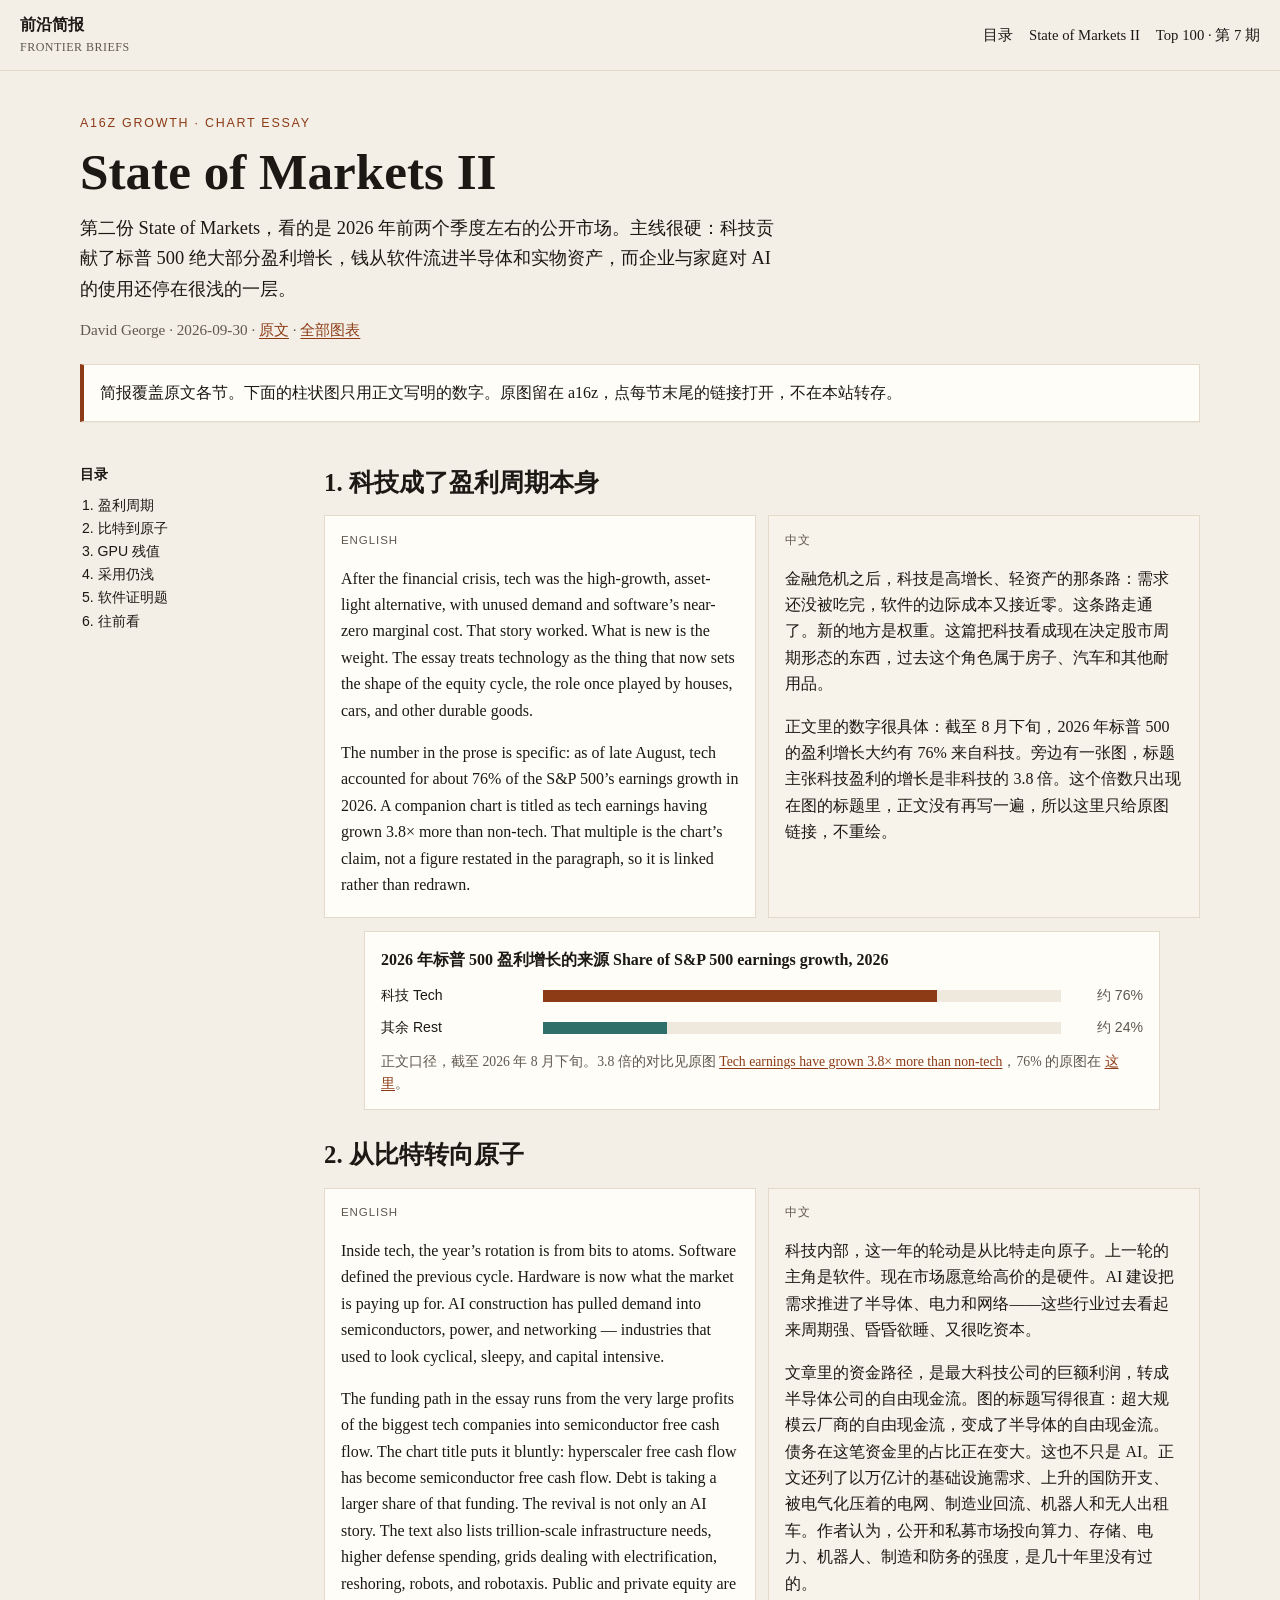
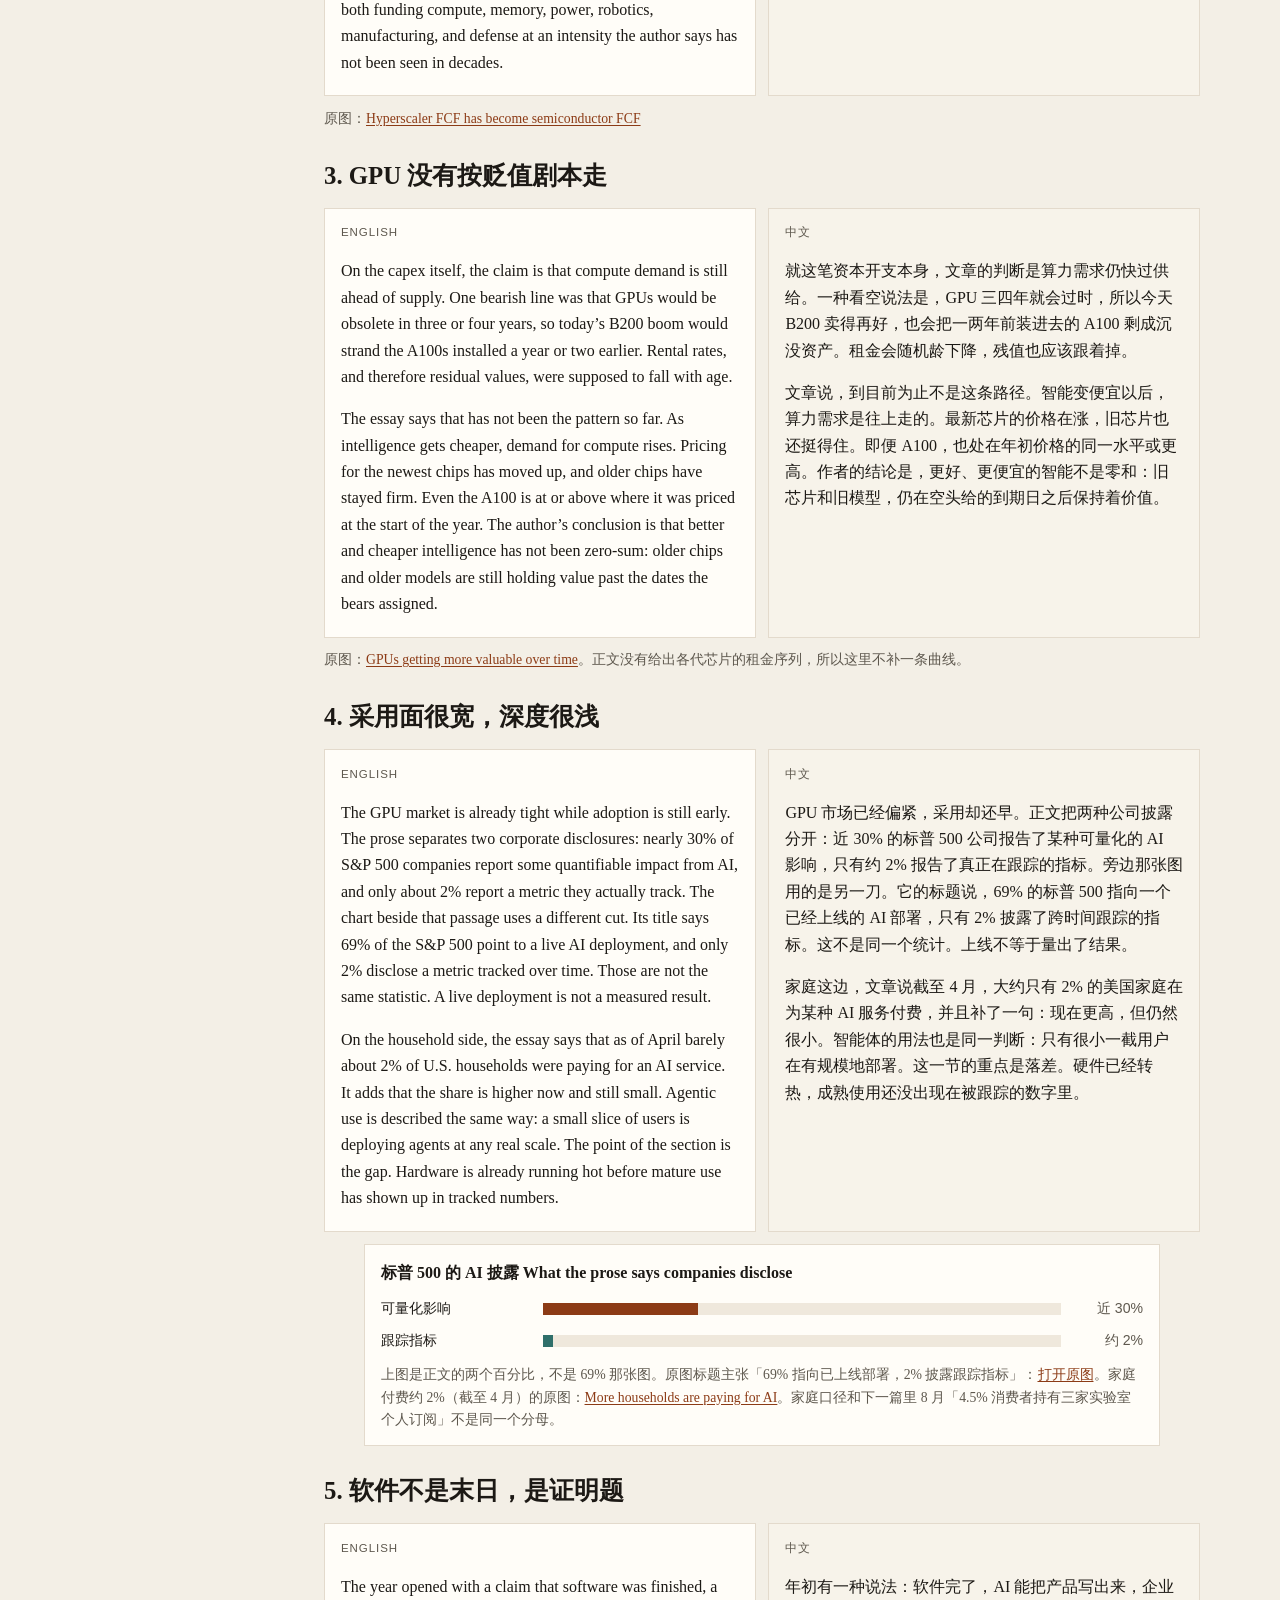
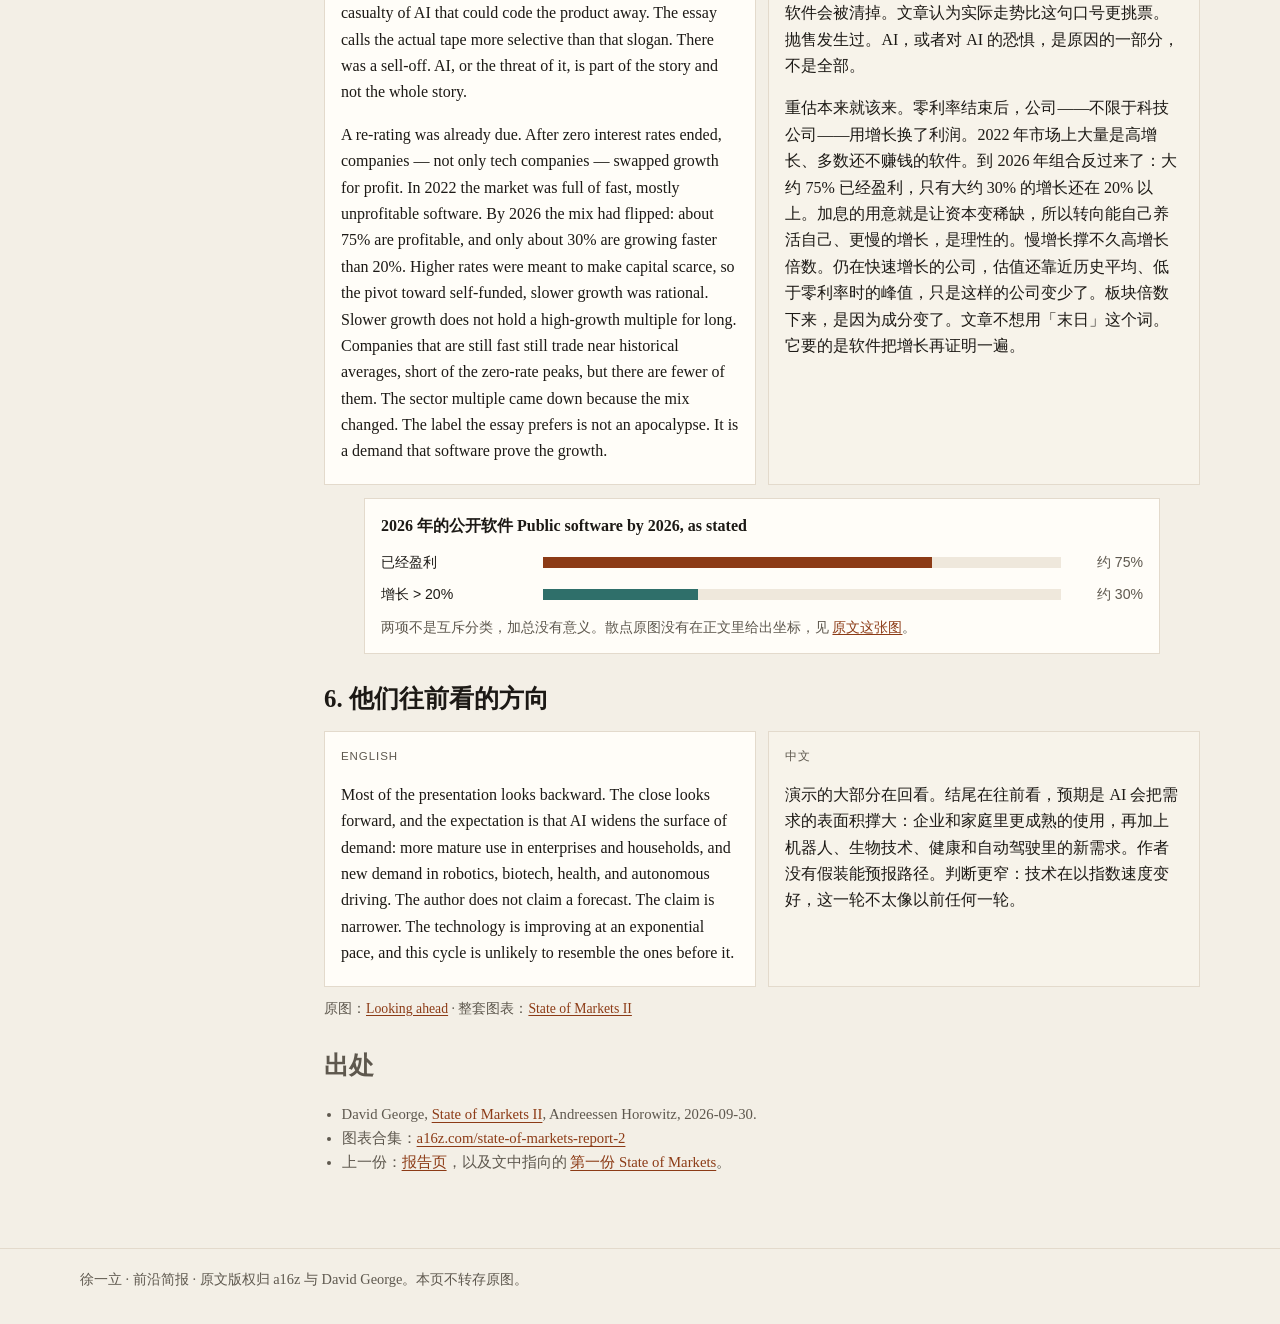
==== reports/state-of-markets-ii.html @ c262260e "Add a bilingual briefing shelf for two a16z reports. The pages summarize State of Markets II and the" ====
<!DOCTYPE html>
<html lang="zh-CN">
<head>
  <meta charset="utf-8">
  <meta name="viewport" content="width=device-width, initial-scale=1">
  <title>State of Markets II · 前沿简报</title>
  <meta name="description" content="a16z State of Markets II 的中英对照简报。David George，2026-09-30。">
  <link rel="stylesheet" href="../assets/site.css">
</head>
<body>
  <a class="skip" href="#main">跳到正文</a>
  <header class="topbar">
    <a class="brand" href="../index.html">前沿简报<small>Frontier Briefs</small></a>
    <nav class="topnav" aria-label="主要">
      <a href="../index.html">目录</a>
      <a href="state-of-markets-ii.html" aria-current="page">State of Markets II</a>
      <a href="top-100-gen-ai-apps-7.html">Top 100 · 第 7 期</a>
    </nav>
  </header>
  <main id="main" class="wrap">
    <section class="hero">
      <p class="kicker">a16z Growth · chart essay</p>
      <h1>State of Markets II</h1>
      <p class="lede">第二份 State of Markets，看的是 2026 年前两个季度左右的公开市场。主线很硬：科技贡献了标普 500 绝大部分盈利增长，钱从软件流进半导体和实物资产，而企业与家庭对 AI 的使用还停在很浅的一层。</p>
      <p class="meta">David George · 2026-09-30 · <a href="https://a16z.com/state-of-markets-ii/">原文</a> · <a href="https://a16z.com/state-of-markets-report-2">全部图表</a></p>
      <p class="note">简报覆盖原文各节。下面的柱状图只用正文写明的数字。原图留在 a16z，点每节末尾的链接打开，不在本站转存。</p>
    </section>
    <div class="layout">
      <nav class="toc" aria-label="本篇目录">
        <strong>目录</strong>
        <ol>
          <li><a href="#cycle">盈利周期</a></li>
          <li><a href="#atoms">比特到原子</a></li>
          <li><a href="#gpu">GPU 残值</a></li>
          <li><a href="#adoption">采用仍浅</a></li>
          <li><a href="#saas">软件证明题</a></li>
          <li><a href="#ahead">往前看</a></li>
        </ol>
      </nav>
      <article>
        <section id="cycle">
          <h2>1. 科技成了盈利周期本身</h2>
          <div class="pair">
            <div class="col" lang="en">
              <p class="lang">English</p>
              <p>After the financial crisis, tech was the high-growth, asset-light alternative, with unused demand and software’s near-zero marginal cost. That story worked. What is new is the weight. The essay treats technology as the thing that now sets the shape of the equity cycle, the role once played by houses, cars, and other durable goods.</p>
              <p>The number in the prose is specific: as of late August, tech accounted for about 76% of the S&amp;P 500’s earnings growth in 2026. A companion chart is titled as tech earnings having grown 3.8× more than non-tech. That multiple is the chart’s claim, not a figure restated in the paragraph, so it is linked rather than redrawn.</p>
            </div>
            <div class="col zh" lang="zh-CN">
              <p class="lang">中文</p>
              <p>金融危机之后，科技是高增长、轻资产的那条路：需求还没被吃完，软件的边际成本又接近零。这条路走通了。新的地方是权重。这篇把科技看成现在决定股市周期形态的东西，过去这个角色属于房子、汽车和其他耐用品。</p>
              <p>正文里的数字很具体：截至 8 月下旬，2026 年标普 500 的盈利增长大约有 76% 来自科技。旁边有一张图，标题主张科技盈利的增长是非科技的 3.8 倍。这个倍数只出现在图的标题里，正文没有再写一遍，所以这里只给原图链接，不重绘。</p>
            </div>
          </div>
          <figure class="figure">
            <h3>2026 年标普 500 盈利增长的来源 <span lang="en">Share of S&amp;P 500 earnings growth, 2026</span></h3>
            <div class="bars" role="img" aria-label="科技约 76%，其余约 24%。">
              <div class="bar-row">
                <span>科技 Tech</span>
                <span class="track"><span class="fill" style="width:76%"></span></span>
                <span class="num">约 76%</span>
              </div>
              <div class="bar-row">
                <span>其余 Rest</span>
                <span class="track"><span class="fill alt" style="width:24%"></span></span>
                <span class="num">约 24%</span>
              </div>
            </div>
            <p class="caption">正文口径，截至 2026 年 8 月下旬。3.8 倍的对比见原图 <a href="https://d1lamhf6l6yk6d.cloudfront.net/uploads/2026/09/Tech-Earnings-Have-Grown-3.8x-More-Than-Non-Tech.png">Tech earnings have grown 3.8× more than non-tech</a>，76% 的原图在 <a href="https://d1lamhf6l6yk6d.cloudfront.net/uploads/2026/09/Tech-Contributed-76-Of-Earnings-Growth.png">这里</a>。</p>
          </figure>
        </section>

        <section id="atoms">
          <h2>2. 从比特转向原子</h2>
          <div class="pair">
            <div class="col" lang="en">
              <p class="lang">English</p>
              <p>Inside tech, the year’s rotation is from bits to atoms. Software defined the previous cycle. Hardware is now what the market is paying up for. AI construction has pulled demand into semiconductors, power, and networking — industries that used to look cyclical, sleepy, and capital intensive.</p>
              <p>The funding path in the essay runs from the very large profits of the biggest tech companies into semiconductor free cash flow. The chart title puts it bluntly: hyperscaler free cash flow has become semiconductor free cash flow. Debt is taking a larger share of that funding. The revival is not only an AI story. The text also lists trillion-scale infrastructure needs, higher defense spending, grids dealing with electrification, reshoring, robots, and robotaxis. Public and private equity are both funding compute, memory, power, robotics, manufacturing, and defense at an intensity the author says has not been seen in decades.</p>
            </div>
            <div class="col zh" lang="zh-CN">
              <p class="lang">中文</p>
              <p>科技内部，这一年的轮动是从比特走向原子。上一轮的主角是软件。现在市场愿意给高价的是硬件。AI 建设把需求推进了半导体、电力和网络——这些行业过去看起来周期强、昏昏欲睡、又很吃资本。</p>
              <p>文章里的资金路径，是最大科技公司的巨额利润，转成半导体公司的自由现金流。图的标题写得很直：超大规模云厂商的自由现金流，变成了半导体的自由现金流。债务在这笔资金里的占比正在变大。这也不只是 AI。正文还列了以万亿计的基础设施需求、上升的国防开支、被电气化压着的电网、制造业回流、机器人和无人出租车。作者认为，公开和私募市场投向算力、存储、电力、机器人、制造和防务的强度，是几十年里没有过的。</p>
            </div>
          </div>
          <p class="caption">原图：<a href="https://d1lamhf6l6yk6d.cloudfront.net/uploads/2026/09/Hyperscaler-FCF-Has-Become-Semiconductor-FCF.png">Hyperscaler FCF has become semiconductor FCF</a></p>
        </section>

        <section id="gpu">
          <h2>3. GPU 没有按贬值剧本走</h2>
          <div class="pair">
            <div class="col" lang="en">
              <p class="lang">English</p>
              <p>On the capex itself, the claim is that compute demand is still ahead of supply. One bearish line was that GPUs would be obsolete in three or four years, so today’s B200 boom would strand the A100s installed a year or two earlier. Rental rates, and therefore residual values, were supposed to fall with age.</p>
              <p>The essay says that has not been the pattern so far. As intelligence gets cheaper, demand for compute rises. Pricing for the newest chips has moved up, and older chips have stayed firm. Even the A100 is at or above where it was priced at the start of the year. The author’s conclusion is that better and cheaper intelligence has not been zero-sum: older chips and older models are still holding value past the dates the bears assigned.</p>
            </div>
            <div class="col zh" lang="zh-CN">
              <p class="lang">中文</p>
              <p>就这笔资本开支本身，文章的判断是算力需求仍快过供给。一种看空说法是，GPU 三四年就会过时，所以今天 B200 卖得再好，也会把一两年前装进去的 A100 剩成沉没资产。租金会随机龄下降，残值也应该跟着掉。</p>
              <p>文章说，到目前为止不是这条路径。智能变便宜以后，算力需求是往上走的。最新芯片的价格在涨，旧芯片也还挺得住。即便 A100，也处在年初价格的同一水平或更高。作者的结论是，更好、更便宜的智能不是零和：旧芯片和旧模型，仍在空头给的到期日之后保持着价值。</p>
            </div>
          </div>
          <p class="caption">原图：<a href="https://d1lamhf6l6yk6d.cloudfront.net/uploads/2026/09/Reports-Of-Obsolescence-Greatly-Exaggerated_-GPUs-Getting-More-Valuable-Over-Time.png">GPUs getting more valuable over time</a>。正文没有给出各代芯片的租金序列，所以这里不补一条曲线。</p>
        </section>

        <section id="adoption">
          <h2>4. 采用面很宽，深度很浅</h2>
          <div class="pair">
            <div class="col" lang="en">
              <p class="lang">English</p>
              <p>The GPU market is already tight while adoption is still early. The prose separates two corporate disclosures: nearly 30% of S&amp;P 500 companies report some quantifiable impact from AI, and only about 2% report a metric they actually track. The chart beside that passage uses a different cut. Its title says 69% of the S&amp;P 500 point to a live AI deployment, and only 2% disclose a metric tracked over time. Those are not the same statistic. A live deployment is not a measured result.</p>
              <p>On the household side, the essay says that as of April barely about 2% of U.S. households were paying for an AI service. It adds that the share is higher now and still small. Agentic use is described the same way: a small slice of users is deploying agents at any real scale. The point of the section is the gap. Hardware is already running hot before mature use has shown up in tracked numbers.</p>
            </div>
            <div class="col zh" lang="zh-CN">
              <p class="lang">中文</p>
              <p>GPU 市场已经偏紧，采用却还早。正文把两种公司披露分开：近 30% 的标普 500 公司报告了某种可量化的 AI 影响，只有约 2% 报告了真正在跟踪的指标。旁边那张图用的是另一刀。它的标题说，69% 的标普 500 指向一个已经上线的 AI 部署，只有 2% 披露了跨时间跟踪的指标。这不是同一个统计。上线不等于量出了结果。</p>
              <p>家庭这边，文章说截至 4 月，大约只有 2% 的美国家庭在为某种 AI 服务付费，并且补了一句：现在更高，但仍然很小。智能体的用法也是同一判断：只有很小一截用户在有规模地部署。这一节的重点是落差。硬件已经转热，成熟使用还没出现在被跟踪的数字里。</p>
            </div>
          </div>
          <figure class="figure">
            <h3>标普 500 的 AI 披露 <span lang="en">What the prose says companies disclose</span></h3>
            <div class="bars" role="img" aria-label="近 30% 报告可量化影响，约 2% 报告跟踪指标。">
              <div class="bar-row">
                <span>可量化影响</span>
                <span class="track"><span class="fill" style="width:30%"></span></span>
                <span class="num">近 30%</span>
              </div>
              <div class="bar-row">
                <span>跟踪指标</span>
                <span class="track"><span class="fill alt" style="width:2%"></span></span>
                <span class="num">约 2%</span>
              </div>
            </div>
            <p class="caption">上图是正文的两个百分比，不是 69% 那张图。原图标题主张「69% 指向已上线部署，2% 披露跟踪指标」：<a href="https://d1lamhf6l6yk6d.cloudfront.net/uploads/2026/09/69-of-the-SP-500-Point-To-A-Live-AI-deployment.-Only-2-Disclose-A-Metric-They-Track-Over-Time.png">打开原图</a>。家庭付费约 2%（截至 4 月）的原图：<a href="https://d1lamhf6l6yk6d.cloudfront.net/uploads/2026/09/More-and-More-Households-are-Paying-for-AI-scaled.png">More households are paying for AI</a>。家庭口径和下一篇里 8 月「4.5% 消费者持有三家实验室个人订阅」不是同一个分母。</p>
          </figure>
        </section>

        <section id="saas">
          <h2>5. 软件不是末日，是证明题</h2>
          <div class="pair">
            <div class="col" lang="en">
              <p class="lang">English</p>
              <p>The year opened with a claim that software was finished, a casualty of AI that could code the product away. The essay calls the actual tape more selective than that slogan. There was a sell-off. AI, or the threat of it, is part of the story and not the whole story.</p>
              <p>A re-rating was already due. After zero interest rates ended, companies — not only tech companies — swapped growth for profit. In 2022 the market was full of fast, mostly unprofitable software. By 2026 the mix had flipped: about 75% are profitable, and only about 30% are growing faster than 20%. Higher rates were meant to make capital scarce, so the pivot toward self-funded, slower growth was rational. Slower growth does not hold a high-growth multiple for long. Companies that are still fast still trade near historical averages, short of the zero-rate peaks, but there are fewer of them. The sector multiple came down because the mix changed. The label the essay prefers is not an apocalypse. It is a demand that software prove the growth.</p>
            </div>
            <div class="col zh" lang="zh-CN">
              <p class="lang">中文</p>
              <p>年初有一种说法：软件完了，AI 能把产品写出来，企业软件会被清掉。文章认为实际走势比这句口号更挑票。抛售发生过。AI，或者对 AI 的恐惧，是原因的一部分，不是全部。</p>
              <p>重估本来就该来。零利率结束后，公司——不限于科技公司——用增长换了利润。2022 年市场上大量是高增长、多数还不赚钱的软件。到 2026 年组合反过来了：大约 75% 已经盈利，只有大约 30% 的增长还在 20% 以上。加息的用意就是让资本变稀缺，所以转向能自己养活自己、更慢的增长，是理性的。慢增长撑不久高增长倍数。仍在快速增长的公司，估值还靠近历史平均、低于零利率时的峰值，只是这样的公司变少了。板块倍数下来，是因为成分变了。文章不想用「末日」这个词。它要的是软件把增长再证明一遍。</p>
            </div>
          </div>
          <figure class="figure">
            <h3>2026 年的公开软件 <span lang="en">Public software by 2026, as stated</span></h3>
            <div class="bars" role="img" aria-label="约 75% 盈利，约 30% 增长超过 20%。">
              <div class="bar-row">
                <span>已经盈利</span>
                <span class="track"><span class="fill" style="width:75%"></span></span>
                <span class="num">约 75%</span>
              </div>
              <div class="bar-row">
                <span>增长 &gt; 20%</span>
                <span class="track"><span class="fill alt" style="width:30%"></span></span>
                <span class="num">约 30%</span>
              </div>
            </div>
            <p class="caption">两项不是互斥分类，加总没有意义。散点原图没有在正文里给出坐标，见 <a href="https://d1lamhf6l6yk6d.cloudfront.net/uploads/2026/09/0967b1ef-9dbd-4005-b834-d3f3c363b0de_2000x1915.png">原文这张图</a>。</p>
          </figure>
        </section>

        <section id="ahead">
          <h2>6. 他们往前看的方向</h2>
          <div class="pair">
            <div class="col" lang="en">
              <p class="lang">English</p>
              <p>Most of the presentation looks backward. The close looks forward, and the expectation is that AI widens the surface of demand: more mature use in enterprises and households, and new demand in robotics, biotech, health, and autonomous driving. The author does not claim a forecast. The claim is narrower. The technology is improving at an exponential pace, and this cycle is unlikely to resemble the ones before it.</p>
            </div>
            <div class="col zh" lang="zh-CN">
              <p class="lang">中文</p>
              <p>演示的大部分在回看。结尾在往前看，预期是 AI 会把需求的表面积撑大：企业和家庭里更成熟的使用，再加上机器人、生物技术、健康和自动驾驶里的新需求。作者没有假装能预报路径。判断更窄：技术在以指数速度变好，这一轮不太像以前任何一轮。</p>
            </div>
          </div>
          <p class="caption">原图：<a href="https://d1lamhf6l6yk6d.cloudfront.net/uploads/2026/09/Looking-Ahead-1.jpg">Looking ahead</a> · 整套图表：<a href="https://a16z.com/state-of-markets-report-2">State of Markets II</a></p>
        </section>

        <section class="sources" id="sources">
          <h2>出处</h2>
          <ul>
            <li>David George, <a href="https://a16z.com/state-of-markets-ii/">State of Markets II</a>, Andreessen Horowitz, 2026-09-30.</li>
            <li>图表合集：<a href="https://a16z.com/state-of-markets-report-2">a16z.com/state-of-markets-report-2</a></li>
            <li>上一份：<a href="https://a16z.com/state-of-markets-report-2">报告页</a>，以及文中指向的 <a href="https://www.a16z.news/p/state-of-markets">第一份 State of Markets</a>。</li>
          </ul>
        </section>
      </article>
    </div>
  </main>
  <footer>
    <div class="wrap">徐一立 · 前沿简报 · 原文版权归 a16z 与 David George。本页不转存原图。</div>
  </footer>
</body>
</html>
---- assets/site.css ----
:root {
  --bg: #f3efe6;
  --paper: #fffdf8;
  --ink: #1c1915;
  --muted: #5e584e;
  --line: #e3dacc;
  --accent: #8c3b16;
  --accent-soft: #f6e7dc;
  --zh: #f7f3ea;
  --bar: #8c3b16;
  --bar-2: #2f6f6a;
  --shadow: 0 1px 0 rgba(28, 25, 21, 0.04);
  color-scheme: light;
}

* { box-sizing: border-box; }

html { scroll-behavior: smooth; }

body {
  margin: 0;
  background: var(--bg);
  color: var(--ink);
  font-family: "Iowan Old Style", "Palatino Linotype", Palatino, "Songti SC", "Source Han Serif SC", serif;
  line-height: 1.65;
}

a { color: var(--accent); text-underline-offset: 0.18em; }

a:hover { color: #6d2c10; }

.skip {
  position: absolute;
  left: 1rem;
  top: -4rem;
  background: var(--ink);
  color: white;
  padding: 0.4rem 0.7rem;
}

.skip:focus { top: 0.6rem; }

.topbar {
  position: sticky;
  top: 0;
  z-index: 5;
  display: flex;
  justify-content: space-between;
  gap: 1rem;
  align-items: center;
  padding: 0.75rem 1.25rem;
  background: rgba(243, 239, 230, 0.92);
  border-bottom: 1px solid var(--line);
  backdrop-filter: blur(10px);
}

.brand {
  color: var(--ink);
  text-decoration: none;
  font-weight: 700;
  letter-spacing: 0.01em;
}

.brand small {
  display: block;
  font-weight: 500;
  color: var(--muted);
  font-size: 0.75rem;
  letter-spacing: 0.04em;
  text-transform: uppercase;
}

.topnav { display: flex; flex-wrap: wrap; gap: 0.8rem 1rem; font-size: 0.92rem; }

.topnav a { color: var(--ink); text-decoration: none; }

.topnav a:hover { color: var(--accent); }

.wrap { width: min(1120px, calc(100% - 2rem)); margin: 0 auto; }

.hero { padding: 2.6rem 0 1.2rem; }

.kicker {
  margin: 0 0 0.6rem;
  color: var(--accent);
  font-variant: caps;
  letter-spacing: 0.14em;
  text-transform: uppercase;
  font-size: 0.78rem;
  font-family: "Segoe UI", "PingFang SC", "Microsoft YaHei", sans-serif;
}

h1 { font-size: clamp(2rem, 4vw, 3.3rem); line-height: 1.15; margin: 0 0 0.7rem; }

.lede { font-size: 1.15rem; max-width: 44rem; margin: 0; }

.meta { color: var(--muted); font-size: 0.95rem; margin-top: 0.8rem; }

.note {
  background: var(--paper);
  border: 1px solid var(--line);
  border-left: 4px solid var(--accent);
  padding: 0.9rem 1rem;
  margin: 1.4rem 0 0;
  box-shadow: var(--shadow);
}

.catalog { display: grid; gap: 1rem; padding-bottom: 2.5rem; }

.card {
  display: block;
  background: var(--paper);
  border: 1px solid var(--line);
  padding: 1.2rem 1.25rem 1.1rem;
  text-decoration: none;
  color: inherit;
  box-shadow: var(--shadow);
}

.card:hover { border-color: #c9b7a4; }

.card h2 { margin: 0.25rem 0 0.4rem; font-size: 1.55rem; }

.card p { margin: 0.3rem 0; }

.tag {
  display: inline-block;
  font-family: "Segoe UI", "PingFang SC", sans-serif;
  font-size: 0.75rem;
  letter-spacing: 0.06em;
  text-transform: uppercase;
  color: var(--accent);
}

.layout {
  display: grid;
  grid-template-columns: 220px minmax(0, 1fr);
  gap: 1.5rem;
  padding: 1.4rem 0 3rem;
}

.toc {
  position: sticky;
  top: 4.4rem;
  align-self: start;
  font-family: "Segoe UI", "PingFang SC", "Microsoft YaHei", sans-serif;
  font-size: 0.88rem;
}

.toc strong { display: block; margin-bottom: 0.45rem; }

.toc ol { margin: 0; padding-left: 1.1rem; }

.toc a { color: var(--ink); text-decoration: none; }

.toc a:hover { color: var(--accent); }

article section { margin: 0 0 1.6rem; scroll-margin-top: 5rem; }

article h2 { font-size: 1.55rem; margin: 0 0 0.7rem; }

.pair {
  display: grid;
  grid-template-columns: 1fr 1fr;
  gap: 0.8rem;
}

.col {
  background: var(--paper);
  border: 1px solid var(--line);
  padding: 0.9rem 1rem 0.2rem;
}

.col.zh { background: var(--zh); }

.col .lang {
  font-family: "Segoe UI", "PingFang SC", sans-serif;
  font-size: 0.72rem;
  letter-spacing: 0.08em;
  text-transform: uppercase;
  color: var(--muted);
  margin: 0 0 0.35rem;
}

.figure {
  margin-top: 0.8rem;
  background: var(--paper);
  border: 1px solid var(--line);
  padding: 0.9rem 1rem 0.8rem;
}

.figure h3 { margin: 0 0 0.7rem; font-size: 1rem; }

.bars { display: grid; gap: 0.55rem; }

.bar-row { display: grid; grid-template-columns: 9.5rem 1fr auto; gap: 0.6rem; align-items: center; font-family: "Segoe UI", "PingFang SC", sans-serif; font-size: 0.88rem; }

.track { height: 0.72rem; background: #efe8dc; }

.fill { display: block; height: 100%; background: var(--bar); }

.fill.alt { background: var(--bar-2); }

.num { color: var(--muted); min-width: 4.5rem; text-align: right; }

.caption { color: var(--muted); font-size: 0.86rem; margin: 0.7rem 0 0; }

.sources { font-size: 0.92rem; color: var(--muted); }

.sources ul { padding-left: 1.1rem; }

footer {
  border-top: 1px solid var(--line);
  padding: 1.2rem 0 2rem;
  color: var(--muted);
  font-size: 0.9rem;
}

@media (max-width: 860px) {
  .layout, .pair, .bar-row { grid-template-columns: 1fr; }
  .toc { position: static; }
  .num { text-align: left; }
  .topbar { align-items: flex-start; flex-direction: column; }
}
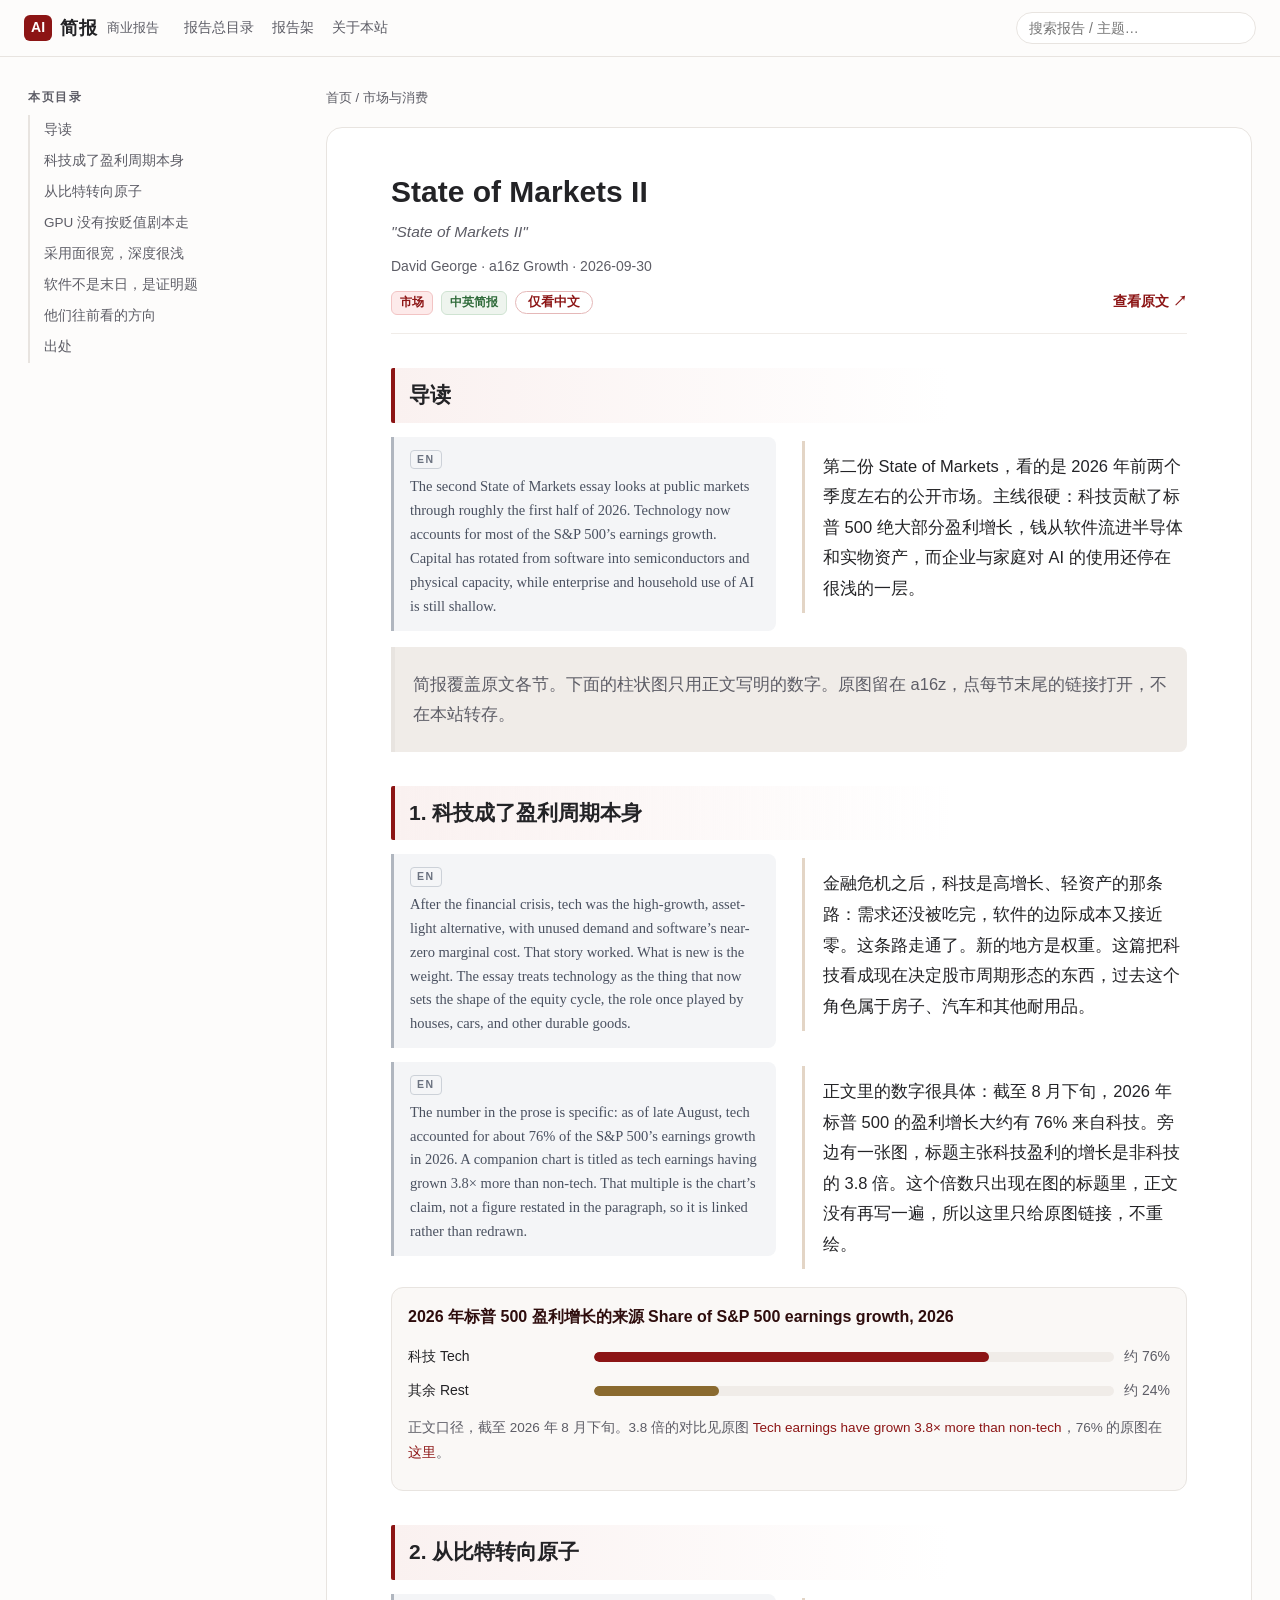
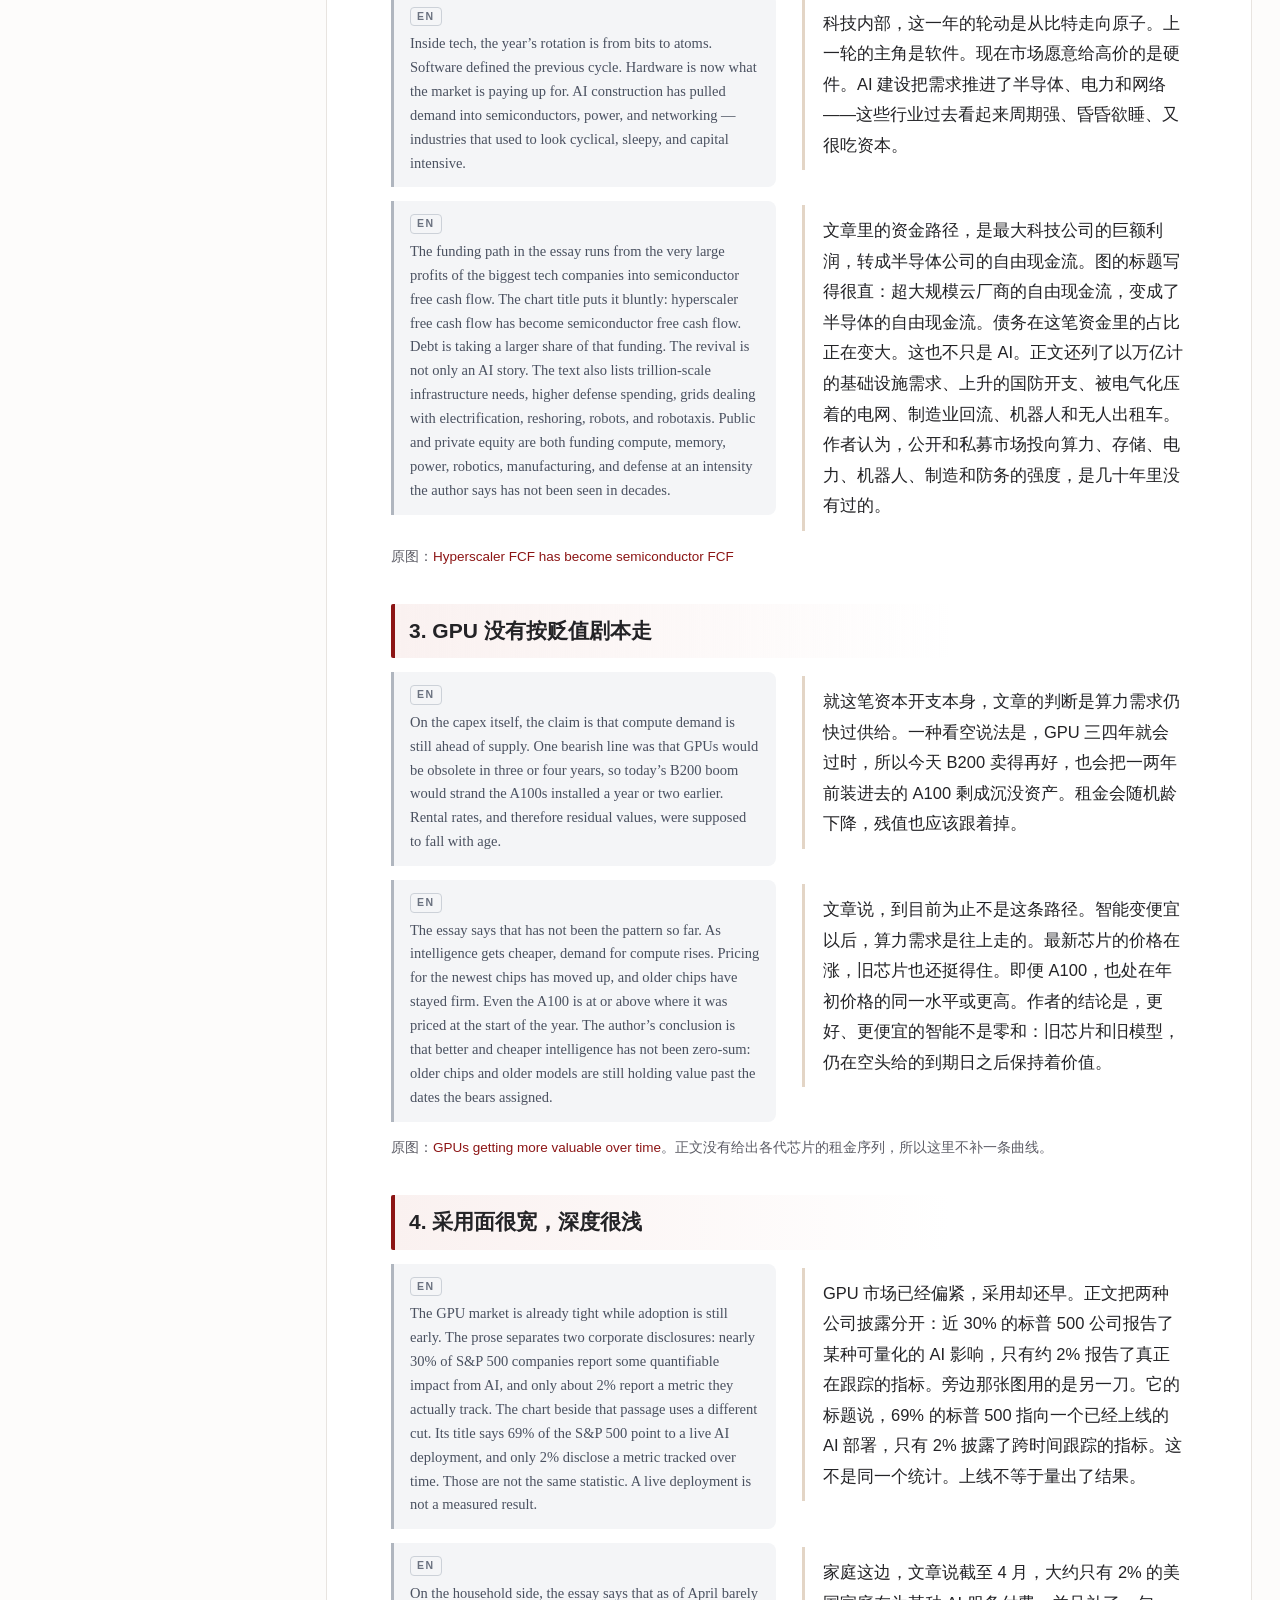
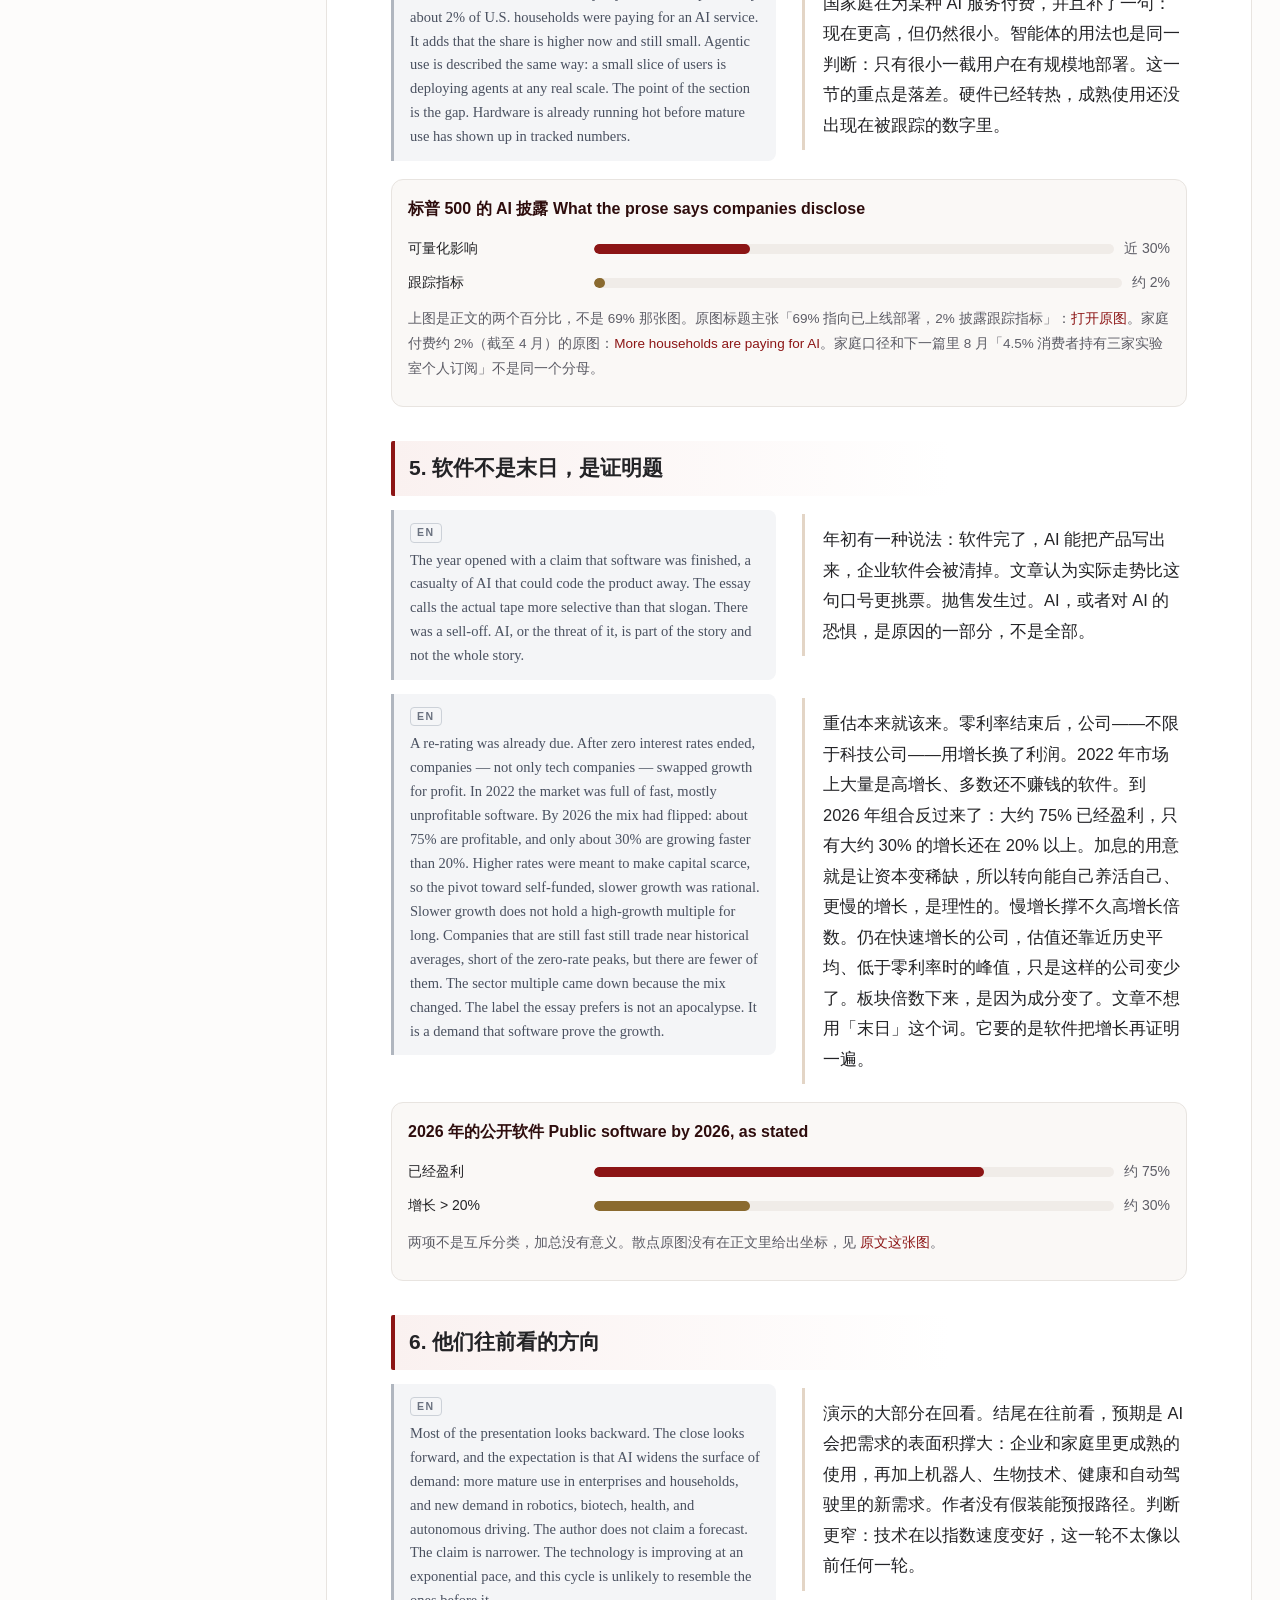
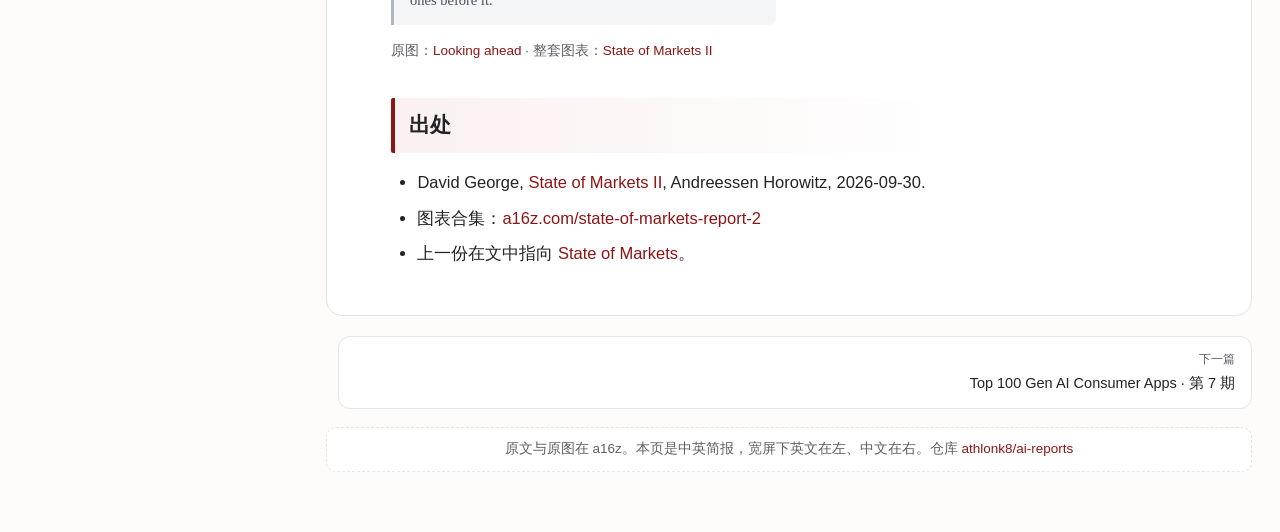
==== commit ca032a2c: "Restyle the briefing shelf to match the cs329z reading site. The catalog, report pages, search, and " ====
--- a/reports/state-of-markets-ii.html
+++ b/reports/state-of-markets-ii.html
@@ -1,58 +1,43 @@
 <!DOCTYPE html>
 <html lang="zh-CN">
 <head>
-  <meta charset="utf-8">
-  <meta name="viewport" content="width=device-width, initial-scale=1">
-  <title>State of Markets II · 前沿简报</title>
-  <meta name="description" content="a16z State of Markets II 的中英对照简报。David George，2026-09-30。">
-  <link rel="stylesheet" href="../assets/site.css">
+<meta charset="utf-8">
+<meta name="viewport" content="width=device-width, initial-scale=1">
+<title>State of Markets II · AI 简报</title>
+<link rel="stylesheet" href="../assets/style.css">
+<link rel="stylesheet" href="../assets/extra.css">
 </head>
 <body>
-  <a class="skip" href="#main">跳到正文</a>
-  <header class="topbar">
-    <a class="brand" href="../index.html">前沿简报<small>Frontier Briefs</small></a>
-    <nav class="topnav" aria-label="主要">
-      <a href="../index.html">目录</a>
-      <a href="state-of-markets-ii.html" aria-current="page">State of Markets II</a>
-      <a href="top-100-gen-ai-apps-7.html">Top 100 · 第 7 期</a>
+<header class="topbar">
+  <div class="topbar-inner">
+    <a class="brand" href="../index.html"><span class="brand-mark">AI</span>简报<span class="brand-sub">商业报告</span></a>
+    <nav class="topnav">
+      <a href="../materials.html">报告总目录</a>
+      <a href="../index.html#shelf">报告架</a>
+      <a href="../index.html#about">关于本站</a>
     </nav>
-  </header>
-  <main id="main" class="wrap">
-    <section class="hero">
-      <p class="kicker">a16z Growth · chart essay</p>
-      <h1>State of Markets II</h1>
-      <p class="lede">第二份 State of Markets，看的是 2026 年前两个季度左右的公开市场。主线很硬：科技贡献了标普 500 绝大部分盈利增长，钱从软件流进半导体和实物资产，而企业与家庭对 AI 的使用还停在很浅的一层。</p>
-      <p class="meta">David George · 2026-09-30 · <a href="https://a16z.com/state-of-markets-ii/">原文</a> · <a href="https://a16z.com/state-of-markets-report-2">全部图表</a></p>
-      <p class="note">简报覆盖原文各节。下面的柱状图只用正文写明的数字。原图留在 a16z，点每节末尾的链接打开，不在本站转存。</p>
-    </section>
-    <div class="layout">
-      <nav class="toc" aria-label="本篇目录">
-        <strong>目录</strong>
-        <ol>
-          <li><a href="#cycle">盈利周期</a></li>
-          <li><a href="#atoms">比特到原子</a></li>
-          <li><a href="#gpu">GPU 残值</a></li>
-          <li><a href="#adoption">采用仍浅</a></li>
-          <li><a href="#saas">软件证明题</a></li>
-          <li><a href="#ahead">往前看</a></li>
-        </ol>
-      </nav>
-      <article>
-        <section id="cycle">
-          <h2>1. 科技成了盈利周期本身</h2>
-          <div class="pair">
-            <div class="col" lang="en">
-              <p class="lang">English</p>
-              <p>After the financial crisis, tech was the high-growth, asset-light alternative, with unused demand and software’s near-zero marginal cost. That story worked. What is new is the weight. The essay treats technology as the thing that now sets the shape of the equity cycle, the role once played by houses, cars, and other durable goods.</p>
-              <p>The number in the prose is specific: as of late August, tech accounted for about 76% of the S&amp;P 500’s earnings growth in 2026. A companion chart is titled as tech earnings having grown 3.8× more than non-tech. That multiple is the chart’s claim, not a figure restated in the paragraph, so it is linked rather than redrawn.</p>
-            </div>
-            <div class="col zh" lang="zh-CN">
-              <p class="lang">中文</p>
-              <p>金融危机之后，科技是高增长、轻资产的那条路：需求还没被吃完，软件的边际成本又接近零。这条路走通了。新的地方是权重。这篇把科技看成现在决定股市周期形态的东西，过去这个角色属于房子、汽车和其他耐用品。</p>
-              <p>正文里的数字很具体：截至 8 月下旬，2026 年标普 500 的盈利增长大约有 76% 来自科技。旁边有一张图，标题主张科技盈利的增长是非科技的 3.8 倍。这个倍数只出现在图的标题里，正文没有再写一遍，所以这里只给原图链接，不重绘。</p>
-            </div>
-          </div>
-          <figure class="figure">
+    <div class="searchbox"><input id="search-input" type="search" placeholder="搜索报告 / 主题…" autocomplete="off"><div id="search-results" class="search-results" hidden></div></div>
+  </div>
+</header>
+<div class="read-layout">
+  <aside class="read-toc"><div class="read-toc-title">本页目录</div><ul>
+    <li><a href="#intro">导读</a></li><li><a href="#cycle">科技成了盈利周期本身</a></li><li><a href="#atoms">从比特转向原子</a></li><li><a href="#gpu">GPU 没有按贬值剧本走</a></li><li><a href="#adoption">采用面很宽，深度很浅</a></li><li><a href="#saas">软件不是末日，是证明题</a></li><li><a href="#ahead">他们往前看的方向</a></li><li><a href="#sources">出处</a></li>
+  </ul></aside>
+  <main class="read-main">
+    <div class="crumb"><a href="../index.html">首页</a> / <a href="../index.html#cat-1">市场与消费</a></div>
+    <article class="read-article">
+      <h1 class="read-title">State of Markets II</h1>
+      <p class="read-title-en">&quot;State of Markets II&quot;</p>
+      <p class="read-meta">David George · a16z Growth · 2026-09-30</p>
+      <p class="read-badges"><span class="badge badge-must">市场</span><span class="badge badge-kind">中英简报</span><button class="lang-toggle" id="lang-toggle" type="button">仅看中文</button><a class="orig-link" href="https://a16z.com/state-of-markets-ii/" target="_blank" rel="noopener">查看原文 ↗</a></p>
+      <div class="markdown-body">
+<h2 id="intro">导读</h2>
+<div class="pair"><div class="en-orig"><span class="en-tag">EN</span><p>The second State of Markets essay looks at public markets through roughly the first half of 2026. Technology now accounts for most of the S&amp;P 500’s earnings growth. Capital has rotated from software into semiconductors and physical capacity, while enterprise and household use of AI is still shallow.</p></div><p>第二份 State of Markets，看的是 2026 年前两个季度左右的公开市场。主线很硬：科技贡献了标普 500 绝大部分盈利增长，钱从软件流进半导体和实物资产，而企业与家庭对 AI 的使用还停在很浅的一层。</p></div>
+<blockquote><p>简报覆盖原文各节。下面的柱状图只用正文写明的数字。原图留在 a16z，点每节末尾的链接打开，不在本站转存。</p></blockquote>
+<h2 id="cycle">1. 科技成了盈利周期本身</h2>
+<div class="pair"><div class="en-orig"><span class="en-tag">EN</span><p>After the financial crisis, tech was the high-growth, asset-light alternative, with unused demand and software’s near-zero marginal cost. That story worked. What is new is the weight. The essay treats technology as the thing that now sets the shape of the equity cycle, the role once played by houses, cars, and other durable goods.</p></div><p>金融危机之后，科技是高增长、轻资产的那条路：需求还没被吃完，软件的边际成本又接近零。这条路走通了。新的地方是权重。这篇把科技看成现在决定股市周期形态的东西，过去这个角色属于房子、汽车和其他耐用品。</p></div>
+<div class="pair"><div class="en-orig"><span class="en-tag">EN</span><p>The number in the prose is specific: as of late August, tech accounted for about 76% of the S&amp;P 500’s earnings growth in 2026. A companion chart is titled as tech earnings having grown 3.8× more than non-tech. That multiple is the chart’s claim, not a figure restated in the paragraph, so it is linked rather than redrawn.</p></div><p>正文里的数字很具体：截至 8 月下旬，2026 年标普 500 的盈利增长大约有 76% 来自科技。旁边有一张图，标题主张科技盈利的增长是非科技的 3.8 倍。这个倍数只出现在图的标题里，正文没有再写一遍，所以这里只给原图链接，不重绘。</p></div>
+<figure class="figure">
             <h3>2026 年标普 500 盈利增长的来源 <span lang="en">Share of S&amp;P 500 earnings growth, 2026</span></h3>
             <div class="bars" role="img" aria-label="科技约 76%，其余约 24%。">
               <div class="bar-row">
@@ -68,57 +53,18 @@
             </div>
             <p class="caption">正文口径，截至 2026 年 8 月下旬。3.8 倍的对比见原图 <a href="https://d1lamhf6l6yk6d.cloudfront.net/uploads/2026/09/Tech-Earnings-Have-Grown-3.8x-More-Than-Non-Tech.png">Tech earnings have grown 3.8× more than non-tech</a>，76% 的原图在 <a href="https://d1lamhf6l6yk6d.cloudfront.net/uploads/2026/09/Tech-Contributed-76-Of-Earnings-Growth.png">这里</a>。</p>
           </figure>
-        </section>
-
-        <section id="atoms">
-          <h2>2. 从比特转向原子</h2>
-          <div class="pair">
-            <div class="col" lang="en">
-              <p class="lang">English</p>
-              <p>Inside tech, the year’s rotation is from bits to atoms. Software defined the previous cycle. Hardware is now what the market is paying up for. AI construction has pulled demand into semiconductors, power, and networking — industries that used to look cyclical, sleepy, and capital intensive.</p>
-              <p>The funding path in the essay runs from the very large profits of the biggest tech companies into semiconductor free cash flow. The chart title puts it bluntly: hyperscaler free cash flow has become semiconductor free cash flow. Debt is taking a larger share of that funding. The revival is not only an AI story. The text also lists trillion-scale infrastructure needs, higher defense spending, grids dealing with electrification, reshoring, robots, and robotaxis. Public and private equity are both funding compute, memory, power, robotics, manufacturing, and defense at an intensity the author says has not been seen in decades.</p>
-            </div>
-            <div class="col zh" lang="zh-CN">
-              <p class="lang">中文</p>
-              <p>科技内部，这一年的轮动是从比特走向原子。上一轮的主角是软件。现在市场愿意给高价的是硬件。AI 建设把需求推进了半导体、电力和网络——这些行业过去看起来周期强、昏昏欲睡、又很吃资本。</p>
-              <p>文章里的资金路径，是最大科技公司的巨额利润，转成半导体公司的自由现金流。图的标题写得很直：超大规模云厂商的自由现金流，变成了半导体的自由现金流。债务在这笔资金里的占比正在变大。这也不只是 AI。正文还列了以万亿计的基础设施需求、上升的国防开支、被电气化压着的电网、制造业回流、机器人和无人出租车。作者认为，公开和私募市场投向算力、存储、电力、机器人、制造和防务的强度，是几十年里没有过的。</p>
-            </div>
-          </div>
-          <p class="caption">原图：<a href="https://d1lamhf6l6yk6d.cloudfront.net/uploads/2026/09/Hyperscaler-FCF-Has-Become-Semiconductor-FCF.png">Hyperscaler FCF has become semiconductor FCF</a></p>
-        </section>
-
-        <section id="gpu">
-          <h2>3. GPU 没有按贬值剧本走</h2>
-          <div class="pair">
-            <div class="col" lang="en">
-              <p class="lang">English</p>
-              <p>On the capex itself, the claim is that compute demand is still ahead of supply. One bearish line was that GPUs would be obsolete in three or four years, so today’s B200 boom would strand the A100s installed a year or two earlier. Rental rates, and therefore residual values, were supposed to fall with age.</p>
-              <p>The essay says that has not been the pattern so far. As intelligence gets cheaper, demand for compute rises. Pricing for the newest chips has moved up, and older chips have stayed firm. Even the A100 is at or above where it was priced at the start of the year. The author’s conclusion is that better and cheaper intelligence has not been zero-sum: older chips and older models are still holding value past the dates the bears assigned.</p>
-            </div>
-            <div class="col zh" lang="zh-CN">
-              <p class="lang">中文</p>
-              <p>就这笔资本开支本身，文章的判断是算力需求仍快过供给。一种看空说法是，GPU 三四年就会过时，所以今天 B200 卖得再好，也会把一两年前装进去的 A100 剩成沉没资产。租金会随机龄下降，残值也应该跟着掉。</p>
-              <p>文章说，到目前为止不是这条路径。智能变便宜以后，算力需求是往上走的。最新芯片的价格在涨，旧芯片也还挺得住。即便 A100，也处在年初价格的同一水平或更高。作者的结论是，更好、更便宜的智能不是零和：旧芯片和旧模型，仍在空头给的到期日之后保持着价值。</p>
-            </div>
-          </div>
-          <p class="caption">原图：<a href="https://d1lamhf6l6yk6d.cloudfront.net/uploads/2026/09/Reports-Of-Obsolescence-Greatly-Exaggerated_-GPUs-Getting-More-Valuable-Over-Time.png">GPUs getting more valuable over time</a>。正文没有给出各代芯片的租金序列，所以这里不补一条曲线。</p>
-        </section>
-
-        <section id="adoption">
-          <h2>4. 采用面很宽，深度很浅</h2>
-          <div class="pair">
-            <div class="col" lang="en">
-              <p class="lang">English</p>
-              <p>The GPU market is already tight while adoption is still early. The prose separates two corporate disclosures: nearly 30% of S&amp;P 500 companies report some quantifiable impact from AI, and only about 2% report a metric they actually track. The chart beside that passage uses a different cut. Its title says 69% of the S&amp;P 500 point to a live AI deployment, and only 2% disclose a metric tracked over time. Those are not the same statistic. A live deployment is not a measured result.</p>
-              <p>On the household side, the essay says that as of April barely about 2% of U.S. households were paying for an AI service. It adds that the share is higher now and still small. Agentic use is described the same way: a small slice of users is deploying agents at any real scale. The point of the section is the gap. Hardware is already running hot before mature use has shown up in tracked numbers.</p>
-            </div>
-            <div class="col zh" lang="zh-CN">
-              <p class="lang">中文</p>
-              <p>GPU 市场已经偏紧，采用却还早。正文把两种公司披露分开：近 30% 的标普 500 公司报告了某种可量化的 AI 影响，只有约 2% 报告了真正在跟踪的指标。旁边那张图用的是另一刀。它的标题说，69% 的标普 500 指向一个已经上线的 AI 部署，只有 2% 披露了跨时间跟踪的指标。这不是同一个统计。上线不等于量出了结果。</p>
-              <p>家庭这边，文章说截至 4 月，大约只有 2% 的美国家庭在为某种 AI 服务付费，并且补了一句：现在更高，但仍然很小。智能体的用法也是同一判断：只有很小一截用户在有规模地部署。这一节的重点是落差。硬件已经转热，成熟使用还没出现在被跟踪的数字里。</p>
-            </div>
-          </div>
-          <figure class="figure">
+<h2 id="atoms">2. 从比特转向原子</h2>
+<div class="pair"><div class="en-orig"><span class="en-tag">EN</span><p>Inside tech, the year’s rotation is from bits to atoms. Software defined the previous cycle. Hardware is now what the market is paying up for. AI construction has pulled demand into semiconductors, power, and networking — industries that used to look cyclical, sleepy, and capital intensive.</p></div><p>科技内部，这一年的轮动是从比特走向原子。上一轮的主角是软件。现在市场愿意给高价的是硬件。AI 建设把需求推进了半导体、电力和网络——这些行业过去看起来周期强、昏昏欲睡、又很吃资本。</p></div>
+<div class="pair"><div class="en-orig"><span class="en-tag">EN</span><p>The funding path in the essay runs from the very large profits of the biggest tech companies into semiconductor free cash flow. The chart title puts it bluntly: hyperscaler free cash flow has become semiconductor free cash flow. Debt is taking a larger share of that funding. The revival is not only an AI story. The text also lists trillion-scale infrastructure needs, higher defense spending, grids dealing with electrification, reshoring, robots, and robotaxis. Public and private equity are both funding compute, memory, power, robotics, manufacturing, and defense at an intensity the author says has not been seen in decades.</p></div><p>文章里的资金路径，是最大科技公司的巨额利润，转成半导体公司的自由现金流。图的标题写得很直：超大规模云厂商的自由现金流，变成了半导体的自由现金流。债务在这笔资金里的占比正在变大。这也不只是 AI。正文还列了以万亿计的基础设施需求、上升的国防开支、被电气化压着的电网、制造业回流、机器人和无人出租车。作者认为，公开和私募市场投向算力、存储、电力、机器人、制造和防务的强度，是几十年里没有过的。</p></div>
+<p class="caption">原图：<a href="https://d1lamhf6l6yk6d.cloudfront.net/uploads/2026/09/Hyperscaler-FCF-Has-Become-Semiconductor-FCF.png">Hyperscaler FCF has become semiconductor FCF</a></p>
+<h2 id="gpu">3. GPU 没有按贬值剧本走</h2>
+<div class="pair"><div class="en-orig"><span class="en-tag">EN</span><p>On the capex itself, the claim is that compute demand is still ahead of supply. One bearish line was that GPUs would be obsolete in three or four years, so today’s B200 boom would strand the A100s installed a year or two earlier. Rental rates, and therefore residual values, were supposed to fall with age.</p></div><p>就这笔资本开支本身，文章的判断是算力需求仍快过供给。一种看空说法是，GPU 三四年就会过时，所以今天 B200 卖得再好，也会把一两年前装进去的 A100 剩成沉没资产。租金会随机龄下降，残值也应该跟着掉。</p></div>
+<div class="pair"><div class="en-orig"><span class="en-tag">EN</span><p>The essay says that has not been the pattern so far. As intelligence gets cheaper, demand for compute rises. Pricing for the newest chips has moved up, and older chips have stayed firm. Even the A100 is at or above where it was priced at the start of the year. The author’s conclusion is that better and cheaper intelligence has not been zero-sum: older chips and older models are still holding value past the dates the bears assigned.</p></div><p>文章说，到目前为止不是这条路径。智能变便宜以后，算力需求是往上走的。最新芯片的价格在涨，旧芯片也还挺得住。即便 A100，也处在年初价格的同一水平或更高。作者的结论是，更好、更便宜的智能不是零和：旧芯片和旧模型，仍在空头给的到期日之后保持着价值。</p></div>
+<p class="caption">原图：<a href="https://d1lamhf6l6yk6d.cloudfront.net/uploads/2026/09/Reports-Of-Obsolescence-Greatly-Exaggerated_-GPUs-Getting-More-Valuable-Over-Time.png">GPUs getting more valuable over time</a>。正文没有给出各代芯片的租金序列，所以这里不补一条曲线。</p>
+<h2 id="adoption">4. 采用面很宽，深度很浅</h2>
+<div class="pair"><div class="en-orig"><span class="en-tag">EN</span><p>The GPU market is already tight while adoption is still early. The prose separates two corporate disclosures: nearly 30% of S&amp;P 500 companies report some quantifiable impact from AI, and only about 2% report a metric they actually track. The chart beside that passage uses a different cut. Its title says 69% of the S&amp;P 500 point to a live AI deployment, and only 2% disclose a metric tracked over time. Those are not the same statistic. A live deployment is not a measured result.</p></div><p>GPU 市场已经偏紧，采用却还早。正文把两种公司披露分开：近 30% 的标普 500 公司报告了某种可量化的 AI 影响，只有约 2% 报告了真正在跟踪的指标。旁边那张图用的是另一刀。它的标题说，69% 的标普 500 指向一个已经上线的 AI 部署，只有 2% 披露了跨时间跟踪的指标。这不是同一个统计。上线不等于量出了结果。</p></div>
+<div class="pair"><div class="en-orig"><span class="en-tag">EN</span><p>On the household side, the essay says that as of April barely about 2% of U.S. households were paying for an AI service. It adds that the share is higher now and still small. Agentic use is described the same way: a small slice of users is deploying agents at any real scale. The point of the section is the gap. Hardware is already running hot before mature use has shown up in tracked numbers.</p></div><p>家庭这边，文章说截至 4 月，大约只有 2% 的美国家庭在为某种 AI 服务付费，并且补了一句：现在更高，但仍然很小。智能体的用法也是同一判断：只有很小一截用户在有规模地部署。这一节的重点是落差。硬件已经转热，成熟使用还没出现在被跟踪的数字里。</p></div>
+<figure class="figure">
             <h3>标普 500 的 AI 披露 <span lang="en">What the prose says companies disclose</span></h3>
             <div class="bars" role="img" aria-label="近 30% 报告可量化影响，约 2% 报告跟踪指标。">
               <div class="bar-row">
@@ -134,23 +80,10 @@
             </div>
             <p class="caption">上图是正文的两个百分比，不是 69% 那张图。原图标题主张「69% 指向已上线部署，2% 披露跟踪指标」：<a href="https://d1lamhf6l6yk6d.cloudfront.net/uploads/2026/09/69-of-the-SP-500-Point-To-A-Live-AI-deployment.-Only-2-Disclose-A-Metric-They-Track-Over-Time.png">打开原图</a>。家庭付费约 2%（截至 4 月）的原图：<a href="https://d1lamhf6l6yk6d.cloudfront.net/uploads/2026/09/More-and-More-Households-are-Paying-for-AI-scaled.png">More households are paying for AI</a>。家庭口径和下一篇里 8 月「4.5% 消费者持有三家实验室个人订阅」不是同一个分母。</p>
           </figure>
-        </section>
-
-        <section id="saas">
-          <h2>5. 软件不是末日，是证明题</h2>
-          <div class="pair">
-            <div class="col" lang="en">
-              <p class="lang">English</p>
-              <p>The year opened with a claim that software was finished, a casualty of AI that could code the product away. The essay calls the actual tape more selective than that slogan. There was a sell-off. AI, or the threat of it, is part of the story and not the whole story.</p>
-              <p>A re-rating was already due. After zero interest rates ended, companies — not only tech companies — swapped growth for profit. In 2022 the market was full of fast, mostly unprofitable software. By 2026 the mix had flipped: about 75% are profitable, and only about 30% are growing faster than 20%. Higher rates were meant to make capital scarce, so the pivot toward self-funded, slower growth was rational. Slower growth does not hold a high-growth multiple for long. Companies that are still fast still trade near historical averages, short of the zero-rate peaks, but there are fewer of them. The sector multiple came down because the mix changed. The label the essay prefers is not an apocalypse. It is a demand that software prove the growth.</p>
-            </div>
-            <div class="col zh" lang="zh-CN">
-              <p class="lang">中文</p>
-              <p>年初有一种说法：软件完了，AI 能把产品写出来，企业软件会被清掉。文章认为实际走势比这句口号更挑票。抛售发生过。AI，或者对 AI 的恐惧，是原因的一部分，不是全部。</p>
-              <p>重估本来就该来。零利率结束后，公司——不限于科技公司——用增长换了利润。2022 年市场上大量是高增长、多数还不赚钱的软件。到 2026 年组合反过来了：大约 75% 已经盈利，只有大约 30% 的增长还在 20% 以上。加息的用意就是让资本变稀缺，所以转向能自己养活自己、更慢的增长，是理性的。慢增长撑不久高增长倍数。仍在快速增长的公司，估值还靠近历史平均、低于零利率时的峰值，只是这样的公司变少了。板块倍数下来，是因为成分变了。文章不想用「末日」这个词。它要的是软件把增长再证明一遍。</p>
-            </div>
-          </div>
-          <figure class="figure">
+<h2 id="saas">5. 软件不是末日，是证明题</h2>
+<div class="pair"><div class="en-orig"><span class="en-tag">EN</span><p>The year opened with a claim that software was finished, a casualty of AI that could code the product away. The essay calls the actual tape more selective than that slogan. There was a sell-off. AI, or the threat of it, is part of the story and not the whole story.</p></div><p>年初有一种说法：软件完了，AI 能把产品写出来，企业软件会被清掉。文章认为实际走势比这句口号更挑票。抛售发生过。AI，或者对 AI 的恐惧，是原因的一部分，不是全部。</p></div>
+<div class="pair"><div class="en-orig"><span class="en-tag">EN</span><p>A re-rating was already due. After zero interest rates ended, companies — not only tech companies — swapped growth for profit. In 2022 the market was full of fast, mostly unprofitable software. By 2026 the mix had flipped: about 75% are profitable, and only about 30% are growing faster than 20%. Higher rates were meant to make capital scarce, so the pivot toward self-funded, slower growth was rational. Slower growth does not hold a high-growth multiple for long. Companies that are still fast still trade near historical averages, short of the zero-rate peaks, but there are fewer of them. The sector multiple came down because the mix changed. The label the essay prefers is not an apocalypse. It is a demand that software prove the growth.</p></div><p>重估本来就该来。零利率结束后，公司——不限于科技公司——用增长换了利润。2022 年市场上大量是高增长、多数还不赚钱的软件。到 2026 年组合反过来了：大约 75% 已经盈利，只有大约 30% 的增长还在 20% 以上。加息的用意就是让资本变稀缺，所以转向能自己养活自己、更慢的增长，是理性的。慢增长撑不久高增长倍数。仍在快速增长的公司，估值还靠近历史平均、低于零利率时的峰值，只是这样的公司变少了。板块倍数下来，是因为成分变了。文章不想用「末日」这个词。它要的是软件把增长再证明一遍。</p></div>
+<figure class="figure">
             <h3>2026 年的公开软件 <span lang="en">Public software by 2026, as stated</span></h3>
             <div class="bars" role="img" aria-label="约 75% 盈利，约 30% 增长超过 20%。">
               <div class="bar-row">
@@ -166,36 +99,21 @@
             </div>
             <p class="caption">两项不是互斥分类，加总没有意义。散点原图没有在正文里给出坐标，见 <a href="https://d1lamhf6l6yk6d.cloudfront.net/uploads/2026/09/0967b1ef-9dbd-4005-b834-d3f3c363b0de_2000x1915.png">原文这张图</a>。</p>
           </figure>
-        </section>
-
-        <section id="ahead">
-          <h2>6. 他们往前看的方向</h2>
-          <div class="pair">
-            <div class="col" lang="en">
-              <p class="lang">English</p>
-              <p>Most of the presentation looks backward. The close looks forward, and the expectation is that AI widens the surface of demand: more mature use in enterprises and households, and new demand in robotics, biotech, health, and autonomous driving. The author does not claim a forecast. The claim is narrower. The technology is improving at an exponential pace, and this cycle is unlikely to resemble the ones before it.</p>
-            </div>
-            <div class="col zh" lang="zh-CN">
-              <p class="lang">中文</p>
-              <p>演示的大部分在回看。结尾在往前看，预期是 AI 会把需求的表面积撑大：企业和家庭里更成熟的使用，再加上机器人、生物技术、健康和自动驾驶里的新需求。作者没有假装能预报路径。判断更窄：技术在以指数速度变好，这一轮不太像以前任何一轮。</p>
-            </div>
-          </div>
-          <p class="caption">原图：<a href="https://d1lamhf6l6yk6d.cloudfront.net/uploads/2026/09/Looking-Ahead-1.jpg">Looking ahead</a> · 整套图表：<a href="https://a16z.com/state-of-markets-report-2">State of Markets II</a></p>
-        </section>
-
-        <section class="sources" id="sources">
-          <h2>出处</h2>
-          <ul>
-            <li>David George, <a href="https://a16z.com/state-of-markets-ii/">State of Markets II</a>, Andreessen Horowitz, 2026-09-30.</li>
-            <li>图表合集：<a href="https://a16z.com/state-of-markets-report-2">a16z.com/state-of-markets-report-2</a></li>
-            <li>上一份：<a href="https://a16z.com/state-of-markets-report-2">报告页</a>，以及文中指向的 <a href="https://www.a16z.news/p/state-of-markets">第一份 State of Markets</a>。</li>
-          </ul>
-        </section>
-      </article>
-    </div>
+<h2 id="ahead">6. 他们往前看的方向</h2>
+<div class="pair"><div class="en-orig"><span class="en-tag">EN</span><p>Most of the presentation looks backward. The close looks forward, and the expectation is that AI widens the surface of demand: more mature use in enterprises and households, and new demand in robotics, biotech, health, and autonomous driving. The author does not claim a forecast. The claim is narrower. The technology is improving at an exponential pace, and this cycle is unlikely to resemble the ones before it.</p></div><p>演示的大部分在回看。结尾在往前看，预期是 AI 会把需求的表面积撑大：企业和家庭里更成熟的使用，再加上机器人、生物技术、健康和自动驾驶里的新需求。作者没有假装能预报路径。判断更窄：技术在以指数速度变好，这一轮不太像以前任何一轮。</p></div>
+<p class="caption">原图：<a href="https://d1lamhf6l6yk6d.cloudfront.net/uploads/2026/09/Looking-Ahead-1.jpg">Looking ahead</a> · 整套图表：<a href="https://a16z.com/state-of-markets-report-2">State of Markets II</a></p>
+<h2 id="sources">出处</h2>
+<ul>
+<li>David George, <a href="https://a16z.com/state-of-markets-ii/">State of Markets II</a>, Andreessen Horowitz, 2026-09-30.</li>
+<li>图表合集：<a href="https://a16z.com/state-of-markets-report-2">a16z.com/state-of-markets-report-2</a></li>
+<li>上一份在文中指向 <a href="https://www.a16z.news/p/state-of-markets">State of Markets</a>。</li>
+</ul>
+      </div>
+    </article>
+    <nav class="pager"><span></span><a class="pager-next" href="top-100-gen-ai-apps-7.html"><span>下一篇</span>Top 100 Gen AI Consumer Apps · 第 7 期</a></nav>
+    <div class="read-star">原文与原图在 a16z。本页是中英简报，宽屏下英文在左、中文在右。仓库 <a href="https://github.com/athlonk8/ai-reports" target="_blank" rel="noopener">athlonk8/ai-reports</a></div>
   </main>
-  <footer>
-    <div class="wrap">徐一立 · 前沿简报 · 原文版权归 a16z 与 David George。本页不转存原图。</div>
-  </footer>
+</div>
+<script src="../assets/site.js"></script>
 </body>
 </html>
--- a/assets/style.css
+++ b/assets/style.css
@@ -0,0 +1,329 @@
+/* AI 简报 · 阅读站版式与 cs329z 相同 */
+:root {
+  --cardinal: #8c1515;
+  --cardinal-dark: #6b1010;
+  --cardinal-ink: #2e0d0d;
+  --ink: #232326;
+  --ink-soft: #5d5d66;
+  --paper: #fdfcfb;
+  --card: #ffffff;
+  --line: #e8e4e0;
+  --line-soft: #f0ece8;
+  --amber: #b45309;
+  --amber-bg: #fef3c7;
+  --gray: #6b7280;
+  --gray-bg: #f3f4f6;
+  --must-bg: #fdeaea;
+  --serif: "Songti SC", "Noto Serif SC", "Source Han Serif SC", serif;
+  --sans: -apple-system, BlinkMacSystemFont, "PingFang SC", "Hiragino Sans GB", "Noto Sans SC", "Microsoft YaHei", "Segoe UI", sans-serif;
+  --mono: "SF Mono", "JetBrains Mono", "Fira Code", Menlo, Consolas, monospace;
+}
+* { box-sizing: border-box; }
+html { scroll-behavior: smooth; }
+body {
+  margin: 0; font-family: var(--sans); color: var(--ink);
+  background: var(--paper); line-height: 1.7; font-size: 16px;
+  -webkit-font-smoothing: antialiased; text-rendering: optimizeLegibility;
+}
+a { color: var(--cardinal); text-decoration: none; }
+a:hover { text-decoration: underline; }
+
+/* ---------- topbar ---------- */
+.topbar {
+  position: sticky; top: 0; z-index: 50; background: rgba(253, 252, 251, 0.92);
+  backdrop-filter: blur(10px); border-bottom: 1px solid var(--line);
+}
+.topbar-inner {
+  max-width: 1640px; margin: 0 auto; padding: 0 24px; height: 56px;
+  display: flex; align-items: center; gap: 24px;
+}
+.brand {
+  font-weight: 800; font-size: 18px; color: var(--ink); letter-spacing: 0.2px;
+  display: flex; align-items: center; gap: 6px; white-space: nowrap;
+}
+.brand:hover { text-decoration: none; }
+.brand-mark {
+  background: var(--cardinal); color: #fff; border-radius: 6px;
+  padding: 1px 7px; font-size: 14px; margin-right: 2px;
+}
+.brand-sub { color: var(--ink-soft); font-weight: 500; font-size: 13px; margin-left: 4px; }
+.topnav { display: flex; gap: 18px; font-size: 14px; color: var(--ink-soft); }
+.topnav a { color: var(--ink-soft); }
+.topnav a:hover { color: var(--cardinal); }
+.searchbox { margin-left: auto; position: relative; }
+.searchbox input {
+  width: 240px; padding: 7px 12px; border: 1px solid var(--line); border-radius: 999px;
+  background: #fff; font-size: 14px; font-family: var(--sans); outline: none;
+  transition: width 0.2s, border-color 0.2s;
+}
+.searchbox input:focus { width: 300px; border-color: var(--cardinal); }
+.search-results {
+  position: absolute; top: 44px; right: 0; width: 380px; max-height: 60vh; overflow: auto;
+  background: #fff; border: 1px solid var(--line); border-radius: 12px;
+  box-shadow: 0 12px 32px rgba(0,0,0,0.12); padding: 6px;
+}
+.search-results a {
+  display: block; padding: 8px 12px; border-radius: 8px; color: var(--ink); font-size: 14px;
+}
+.search-results a:hover { background: var(--line-soft); text-decoration: none; }
+.search-results .sr-week { color: var(--ink-soft); font-size: 12px; }
+.search-results .sr-empty { padding: 10px 12px; color: var(--ink-soft); font-size: 14px; }
+
+/* ---------- hero ---------- */
+.hero {
+  background:
+    radial-gradient(1100px 400px at 85% -80px, rgba(255,255,255,0.14), transparent 60%),
+    linear-gradient(135deg, var(--cardinal) 0%, var(--cardinal-dark) 55%, #4a0c0c 100%);
+  color: #fff; padding: 64px 20px 56px;
+}
+.hero-inner { max-width: 1500px; margin: 0 auto; }
+.hero-kicker {
+  font-size: 13px; letter-spacing: 1.5px; text-transform: uppercase;
+  color: rgba(255,255,255,0.75); margin: 0 0 14px; font-weight: 600;
+}
+.hero h1 {
+  margin: 0 0 8px; font-size: 46px; line-height: 1.15; font-weight: 800; letter-spacing: 0.3px;
+}
+.hero-cn { font-size: 24px; font-weight: 600; color: rgba(255,255,255,0.92); }
+.hero-desc {
+  max-width: 760px; color: rgba(255,255,255,0.88); font-size: 16px; margin: 18px 0 28px;
+}
+.hero-desc b { color: #ffd9d9; }
+.hero-stats { display: flex; gap: 14px; flex-wrap: wrap; }
+.stat {
+  background: rgba(255,255,255,0.1); border: 1px solid rgba(255,255,255,0.22);
+  border-radius: 12px; padding: 12px 22px; text-align: center; min-width: 110px;
+}
+.stat b { display: block; font-size: 26px; line-height: 1.2; }
+.stat span { font-size: 13px; color: rgba(255,255,255,0.8); }
+
+/* ---------- index main ---------- */
+.index-main { max-width: 1500px; margin: 0 auto; padding: 44px 24px 60px; }
+.sec-title {
+  font-size: 26px; margin: 10px 0 22px; padding-bottom: 10px;
+  border-bottom: 3px solid var(--cardinal); display: inline-block;
+}
+.topic { margin: 0 0 34px; }
+.topic-head { display: flex; align-items: baseline; gap: 14px; flex-wrap: wrap; margin-bottom: 6px; }
+.topic-date {
+  background: var(--cardinal); color: #fff; font-size: 13px; font-weight: 700;
+  border-radius: 8px; padding: 3px 10px; letter-spacing: 0.5px; align-self: center;
+}
+.topic-head h2 { margin: 0; font-size: 22px; }
+.topic-week { color: var(--ink-soft); font-size: 15px; font-weight: 500; margin-left: 6px; }
+.topic-count { color: var(--ink-soft); font-size: 13px; margin-left: auto; }
+.mat-list { list-style: none; margin: 0; padding: 0; }
+.mat-row {
+  background: var(--card); border: 1px solid var(--line); border-radius: 12px;
+  padding: 14px 18px; margin-bottom: 10px; transition: box-shadow 0.15s, transform 0.15s;
+}
+.mat-row:hover { box-shadow: 0 6px 18px rgba(140, 21, 21, 0.08); }
+.mat-link { color: var(--ink); display: flex; align-items: center; gap: 8px; flex-wrap: wrap; }
+.mat-link:hover { text-decoration: none; }
+.mat-link:hover .mat-title { color: var(--cardinal); }
+.mat-title { font-size: 16.5px; font-weight: 650; }
+.mat-sub { color: var(--ink-soft); font-size: 13px; margin-top: 3px; font-style: italic; }
+.mat-summary { color: var(--ink-soft); font-size: 14px; margin-top: 5px; }
+
+/* ---------- badges ---------- */
+.badge {
+  display: inline-block; font-size: 12px; font-weight: 700; border-radius: 6px;
+  padding: 1.5px 8px; white-space: nowrap; line-height: 1.6;
+}
+.badge-must { background: var(--must-bg); color: var(--cardinal); border: 1px solid #f2c4c4; }
+.badge-recommended { background: var(--amber-bg); color: var(--amber); border: 1px solid #f3d9a4; }
+.badge-supplementary { background: var(--gray-bg); color: var(--gray); border: 1px solid #e2e4e7; }
+.badge-kind { background: #eef4ee; color: #2f6b3a; border: 1px solid #cfe3d2; }
+
+/* ---------- dates & about ---------- */
+.dates, .about { margin-top: 48px; }
+.dates-table { border-collapse: collapse; width: 100%; background: var(--card); border: 1px solid var(--line); border-radius: 12px; overflow: hidden; font-size: 15px; }
+.dates-table th, .dates-table td { padding: 10px 16px; border-bottom: 1px solid var(--line-soft); text-align: left; }
+.dates-table th { background: var(--line-soft); color: var(--ink-soft); font-size: 13px; letter-spacing: 1px; }
+.dates-table tr:last-child td { border-bottom: none; }
+.d-week { color: var(--cardinal); font-weight: 700; white-space: nowrap; }
+.d-date { white-space: nowrap; color: var(--ink-soft); }
+.lecture-note { font-size: 14px; color: var(--ink-soft); margin: -6px 0 14px; line-height: 1.7; }
+.lecture-note b { color: var(--cardinal); }
+.lecture-table td { vertical-align: top; }
+.lecture-links a.slide-dl { font-weight: 700; white-space: nowrap; }
+.footer {
+  border-top: 1px solid var(--line); color: var(--ink-soft); font-size: 13px;
+  text-align: center; padding: 26px 20px; background: #faf8f6;
+}
+
+/* ---------- reading page ---------- */
+.read-layout {
+  max-width: 1720px; margin: 0 auto; padding: 30px 28px 60px;
+  display: grid; grid-template-columns: 250px minmax(0, 1fr); gap: 48px;
+}
+.read-toc { position: sticky; top: 76px; align-self: start; max-height: calc(100vh - 100px); overflow: auto; font-size: 13.5px; }
+.read-toc-title { font-weight: 700; color: var(--ink-soft); font-size: 12px; letter-spacing: 1.5px; margin-bottom: 8px; }
+.read-toc ul { list-style: none; margin: 0; padding: 0; border-left: 2px solid var(--line); }
+.read-toc li { margin: 0; }
+.read-toc a { display: block; padding: 4px 0 4px 14px; color: var(--ink-soft); border-left: 2px solid transparent; margin-left: -2px; }
+.read-toc ul ul a { padding-left: 28px; font-size: 12.5px; }
+.read-toc a:hover { color: var(--cardinal); text-decoration: none; }
+.crumb { font-size: 13px; color: var(--ink-soft); margin-bottom: 18px; }
+.crumb a { color: var(--ink-soft); }
+.read-article { background: var(--card); border: 1px solid var(--line); border-radius: 16px; padding: 44px 56px 34px; }
+.read-title { font-size: 30px; line-height: 1.35; margin: 0 0 6px; }
+.read-title-en { color: var(--ink-soft); font-size: 15.5px; font-style: italic; margin: 0 0 10px; }
+.read-meta { color: var(--ink-soft); font-size: 14px; margin: 0 0 12px; }
+.read-badges { display: flex; align-items: center; gap: 8px; margin: 0 0 8px; padding-bottom: 18px; border-bottom: 1px solid var(--line-soft); flex-wrap: wrap; }
+.orig-link { font-size: 13.5px; margin-left: auto; font-weight: 600; }
+
+.pager { display: flex; gap: 12px; margin-top: 20px; }
+.pager a {
+  flex: 1; background: var(--card); border: 1px solid var(--line); border-radius: 12px;
+  padding: 12px 16px; color: var(--ink); font-size: 14.5px;
+}
+.pager a:hover { border-color: var(--cardinal); text-decoration: none; }
+.pager a span { display: block; font-size: 12px; color: var(--ink-soft); margin-bottom: 2px; }
+.pager-next { text-align: right; }
+
+/* ---------- markdown body ---------- */
+.markdown-body { font-size: 16px; line-height: 1.85; }
+.markdown-body h2 {
+  font-size: 21px; margin: 34px 0 14px; padding: 8px 0 8px 14px;
+  border-left: 4px solid var(--cardinal); background: linear-gradient(90deg, #faf1f0, transparent 70%);
+  border-radius: 2px;
+}
+.markdown-body h3 { font-size: 17.5px; margin: 26px 0 10px; color: var(--cardinal-ink); }
+.markdown-body h4 { font-size: 16px; margin: 20px 0 8px; }
+.markdown-body p { margin: 12px 0; }
+.markdown-body ul, .markdown-body ol { padding-left: 1.6em; margin: 12px 0; }
+.markdown-body li { margin: 5px 0; }
+.markdown-body blockquote {
+  margin: 16px 0; padding: 10px 18px; border-left: 4px solid var(--line);
+  background: var(--line-soft); border-radius: 0 8px 8px 0; color: var(--ink-soft);
+}
+.markdown-body code {
+  font-family: var(--mono); font-size: 0.88em; background: var(--gray-bg);
+  border-radius: 5px; padding: 1.5px 6px; color: #b3403f;
+}
+.markdown-body pre {
+  background: #23272e; color: #e6edf3; border-radius: 12px; padding: 18px 20px;
+  overflow-x: auto; line-height: 1.6; font-size: 13.5px; margin: 16px 0;
+}
+.markdown-body pre code { background: none; padding: 0; color: inherit; font-size: inherit; }
+.markdown-body table { border-collapse: collapse; width: 100%; margin: 16px 0; font-size: 14.5px; display: block; overflow-x: auto; }
+.markdown-body th, .markdown-body td { border: 1px solid var(--line); padding: 8px 12px; text-align: left; }
+.markdown-body th { background: var(--line-soft); }
+.markdown-body hr { border: none; border-top: 1px solid var(--line); margin: 28px 0; }
+.markdown-body strong { color: var(--cardinal-ink); }
+
+/* ---------- responsive ---------- */
+@media (max-width: 960px) {
+  .read-layout { grid-template-columns: 1fr; gap: 0; }
+  .read-toc { display: none; }
+  .hero h1 { font-size: 34px; }
+  .hero-cn { font-size: 19px; }
+  .searchbox input { width: 150px; }
+  .searchbox input:focus { width: 190px; }
+  .read-article { padding: 26px 22px; }
+  .topnav { display: none; }
+}
+@media print {
+  .topbar, .read-toc, .pager, .searchbox { display: none !important; }
+  .read-article { border: none; padding: 0; }
+  .read-layout { display: block; }
+}
+
+/* ---------- 中英对照 ---------- */
+.en-orig {
+  background: #f4f5f7; border-left: 3px solid #b0b6bf; border-radius: 0 8px 8px 0;
+  padding: 10px 16px 12px; margin: 16px 0 4px; color: #4a5160;
+  font-family: Georgia, "Times New Roman", "Source Serif 4", serif;
+  font-size: 14.5px; line-height: 1.65;
+}
+.en-orig .en-tag {
+  display: inline-block; font-size: 10.5px; font-weight: 700; color: #6b7280;
+  border: 1px solid #ccd1d8; border-radius: 4px; padding: 0 6px;
+  letter-spacing: 1.5px; margin-bottom: 4px; font-family: var(--sans);
+}
+.en-orig p { margin: 2px 0 0; }
+.markdown-body .en-orig + p { margin-top: 4px; font-weight: 500; }
+body.zh-only .en-orig { display: none; }
+.lang-toggle {
+  font-size: 12.5px; font-weight: 600; color: var(--cardinal); background: #fff;
+  border: 1px solid #e5b8b8; border-radius: 999px; padding: 2px 12px; cursor: pointer;
+  font-family: var(--sans); transition: background 0.15s;
+}
+.lang-toggle:hover { background: var(--must-bg); }
+
+/* 全译进度提示 */
+.bi-progress {
+  background: #eef4ee; border: 1px solid #cfe3d2; border-radius: 10px;
+  padding: 10px 16px; font-size: 14px; color: #33503a; margin: 0 0 26px;
+}
+.bi-progress b { font-size: 16px; }
+
+/* 数学公式 */
+.math-display { text-align: center; margin: 14px 0; overflow-x: auto; }
+.math-inline code, .math-inline { white-space: normal; }
+
+/* ---------- 中英对照:宽屏左右分栏 ---------- */
+@media (min-width: 1240px) {
+  .pair {
+    display: grid; grid-template-columns: minmax(0, 1fr) minmax(0, 1fr);
+    gap: 26px; align-items: start; margin: 14px 0;
+  }
+  .pair .en-orig { margin: 0; }
+  .pair > p {
+    margin: 0; padding: 10px 2px 10px 18px; font-weight: 500;
+    border-left: 3px solid #e3d5c6; border-radius: 0 2px 2px 0;
+  }
+  .read-article { padding: 44px 64px 34px; }
+  .markdown-body { font-size: 16.5px; }
+}
+
+/* ---------- 主题大类导航与分组 ---------- */
+.cat-nav { position: sticky; top: 56px; z-index: 40; background: rgba(253,252,251,0.95); backdrop-filter: blur(8px); border-bottom: 1px solid var(--line); }
+.cat-nav-inner { max-width: 1500px; margin: 0 auto; padding: 10px 24px; display: flex; flex-wrap: wrap; gap: 8px; }
+.cat-nav a { font-size: 13.5px; color: var(--ink-soft); background: #fff; border: 1px solid var(--line); border-radius: 999px; padding: 3px 14px; white-space: nowrap; }
+.cat-nav a:hover { color: var(--cardinal); border-color: var(--cardinal); text-decoration: none; }
+.cat-section { margin: 40px 0 10px; }
+.cat-head { display: flex; gap: 16px; align-items: center; padding: 14px 18px; background: linear-gradient(90deg, #faf1f0, #fbf8f5 70%); border: 1px solid #efdcdc; border-radius: 14px; margin-bottom: 16px; }
+.cat-no { font-size: 22px; font-weight: 800; color: var(--cardinal); opacity: .55; font-variant-numeric: tabular-nums; }
+.cat-title { margin: 0; font-size: 22px; }
+.cat-desc { margin: 2px 0 0; color: var(--ink-soft); font-size: 13.5px; }
+.all-mats { font-size: 14px; font-weight: 600; margin-left: 18px; vertical-align: middle; }
+
+/* ---------- 材料总目录页 ---------- */
+.hero-compact { padding: 40px 20px 36px; }
+.materials-main { max-width: 1500px; margin: 0 auto; padding: 26px 24px 60px; }
+.filter-bar { background: #fff; border-bottom: 1px solid var(--line); }
+.filter-bar > div { max-width: 1500px; margin: 0 auto; padding: 10px 24px; display: flex; align-items: center; gap: 8px; flex-wrap: wrap; }
+.fb-group b { font-size: 13px; color: var(--ink-soft); margin-right: 4px; }
+.filter-bar button { font-size: 13px; font-family: var(--sans); border: 1px solid var(--line); background: #fff; color: var(--ink-soft); border-radius: 999px; padding: 3px 14px; cursor: pointer; }
+.filter-bar button.on { background: var(--cardinal); border-color: var(--cardinal); color: #fff; }
+.mat-cat { margin: 28px 0; }
+.mat-cat-title { font-size: 19px; margin: 0 0 10px; display: flex; align-items: center; gap: 10px; }
+.mat-cat-count { font-size: 13px; color: var(--ink-soft); font-weight: 400; }
+.mat-table { width: 100%; border-collapse: collapse; background: var(--card); border: 1px solid var(--line); border-radius: 12px; overflow: hidden; font-size: 14.5px; }
+.mat-table th { text-align: left; background: var(--line-soft); color: var(--ink-soft); font-size: 12.5px; letter-spacing: 1px; padding: 8px 14px; }
+.mat-table td { padding: 9px 14px; border-top: 1px solid var(--line-soft); vertical-align: top; }
+.mat-table a { font-weight: 600; }
+.mt-sub { color: var(--ink-soft); font-size: 12.5px; font-style: italic; margin-top: 2px; }
+.mt-week { color: var(--ink-soft); font-size: 13px; white-space: nowrap; }
+
+/* 说明横幅与 Star 按钮 */
+.star-banner {
+  max-width: 1500px; margin: 18px auto 0; padding: 14px 22px;
+  background: #fffbea; border: 1px solid #eadfb8; border-radius: 12px;
+  display: flex; align-items: center; gap: 20px; flex-wrap: wrap;
+}
+.star-banner-text { flex: 1 1 480px; font-size: 14.5px; color: #5a5240; line-height: 1.7; }
+.star-banner-text b { color: #3d3628; }
+.star-btn {
+  flex-shrink: 0; background: #24292f; color: #fff; font-weight: 700; font-size: 15px;
+  border-radius: 10px; padding: 10px 22px; white-space: nowrap;
+  border: 1px solid #24292f; transition: transform .12s, box-shadow .12s;
+}
+.star-btn:hover { text-decoration: none; transform: translateY(-1px); box-shadow: 0 6px 16px rgba(36,41,47,.25); }
+.read-star {
+  margin-top: 18px; text-align: center; font-size: 13.5px; color: var(--ink-soft);
+  background: var(--card); border: 1px dashed var(--line); border-radius: 10px; padding: 10px;
+}
+.read-star b { color: var(--cardinal); }
--- a/assets/extra.css
+++ b/assets/extra.css
@@ -0,0 +1,25 @@
+.figure {
+  margin: 18px 0;
+  padding: 14px 16px 12px;
+  background: #faf8f6;
+  border: 1px solid var(--line);
+  border-radius: 12px;
+}
+.figure h3 { margin: 0 0 12px; font-size: 16px; }
+.bars { display: grid; gap: 8px; }
+.bar-row {
+  display: grid;
+  grid-template-columns: 11rem minmax(0, 1fr) auto;
+  gap: 10px;
+  align-items: center;
+  font-size: 14px;
+}
+.track { height: 10px; background: #f0ece8; border-radius: 99px; overflow: hidden; }
+.fill { display: block; height: 100%; background: var(--cardinal); border-radius: 99px; }
+.fill.alt { background: #8a6a2f; }
+.num { color: var(--ink-soft); font-variant-numeric: tabular-nums; white-space: nowrap; }
+.caption { color: var(--ink-soft); font-size: 13.5px; margin: 10px 0 0; }
+@media (max-width: 700px) {
+  .bar-row { grid-template-columns: 1fr auto; }
+  .track { grid-column: 1 / -1; }
+}
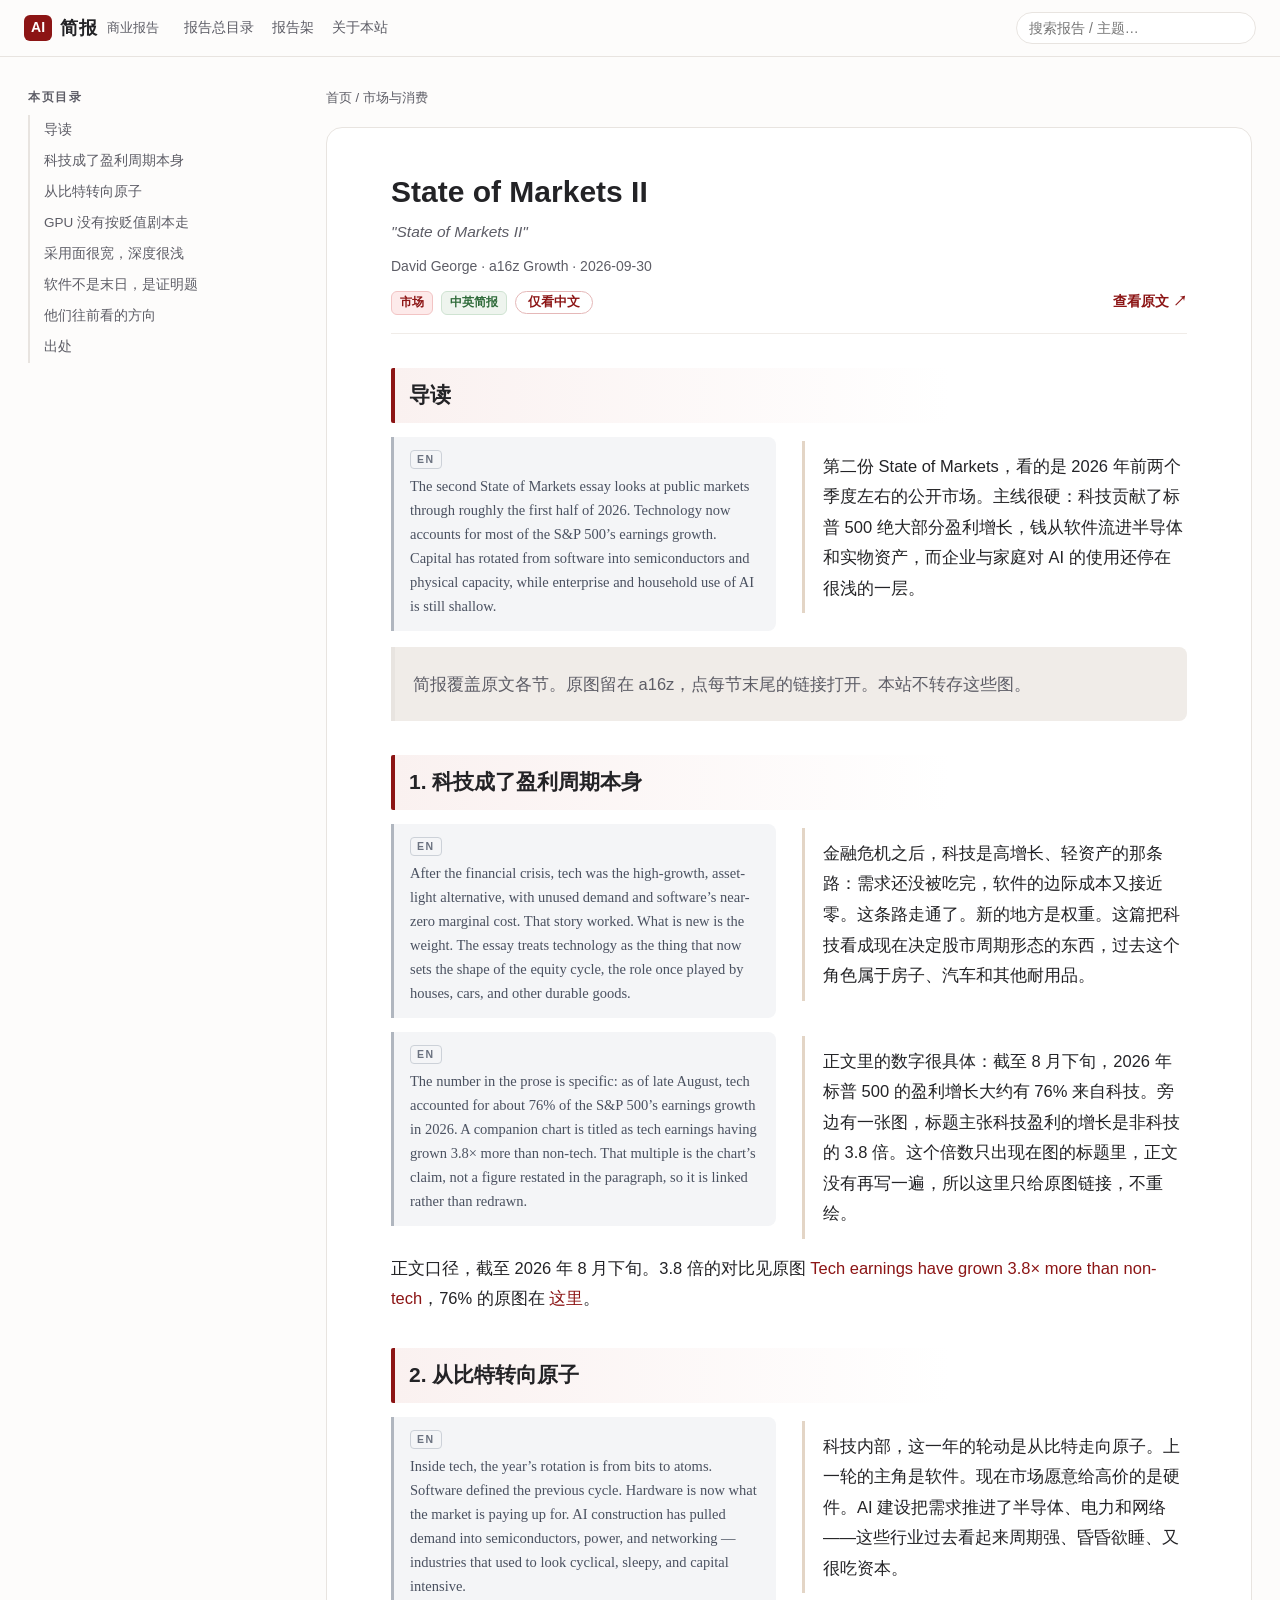
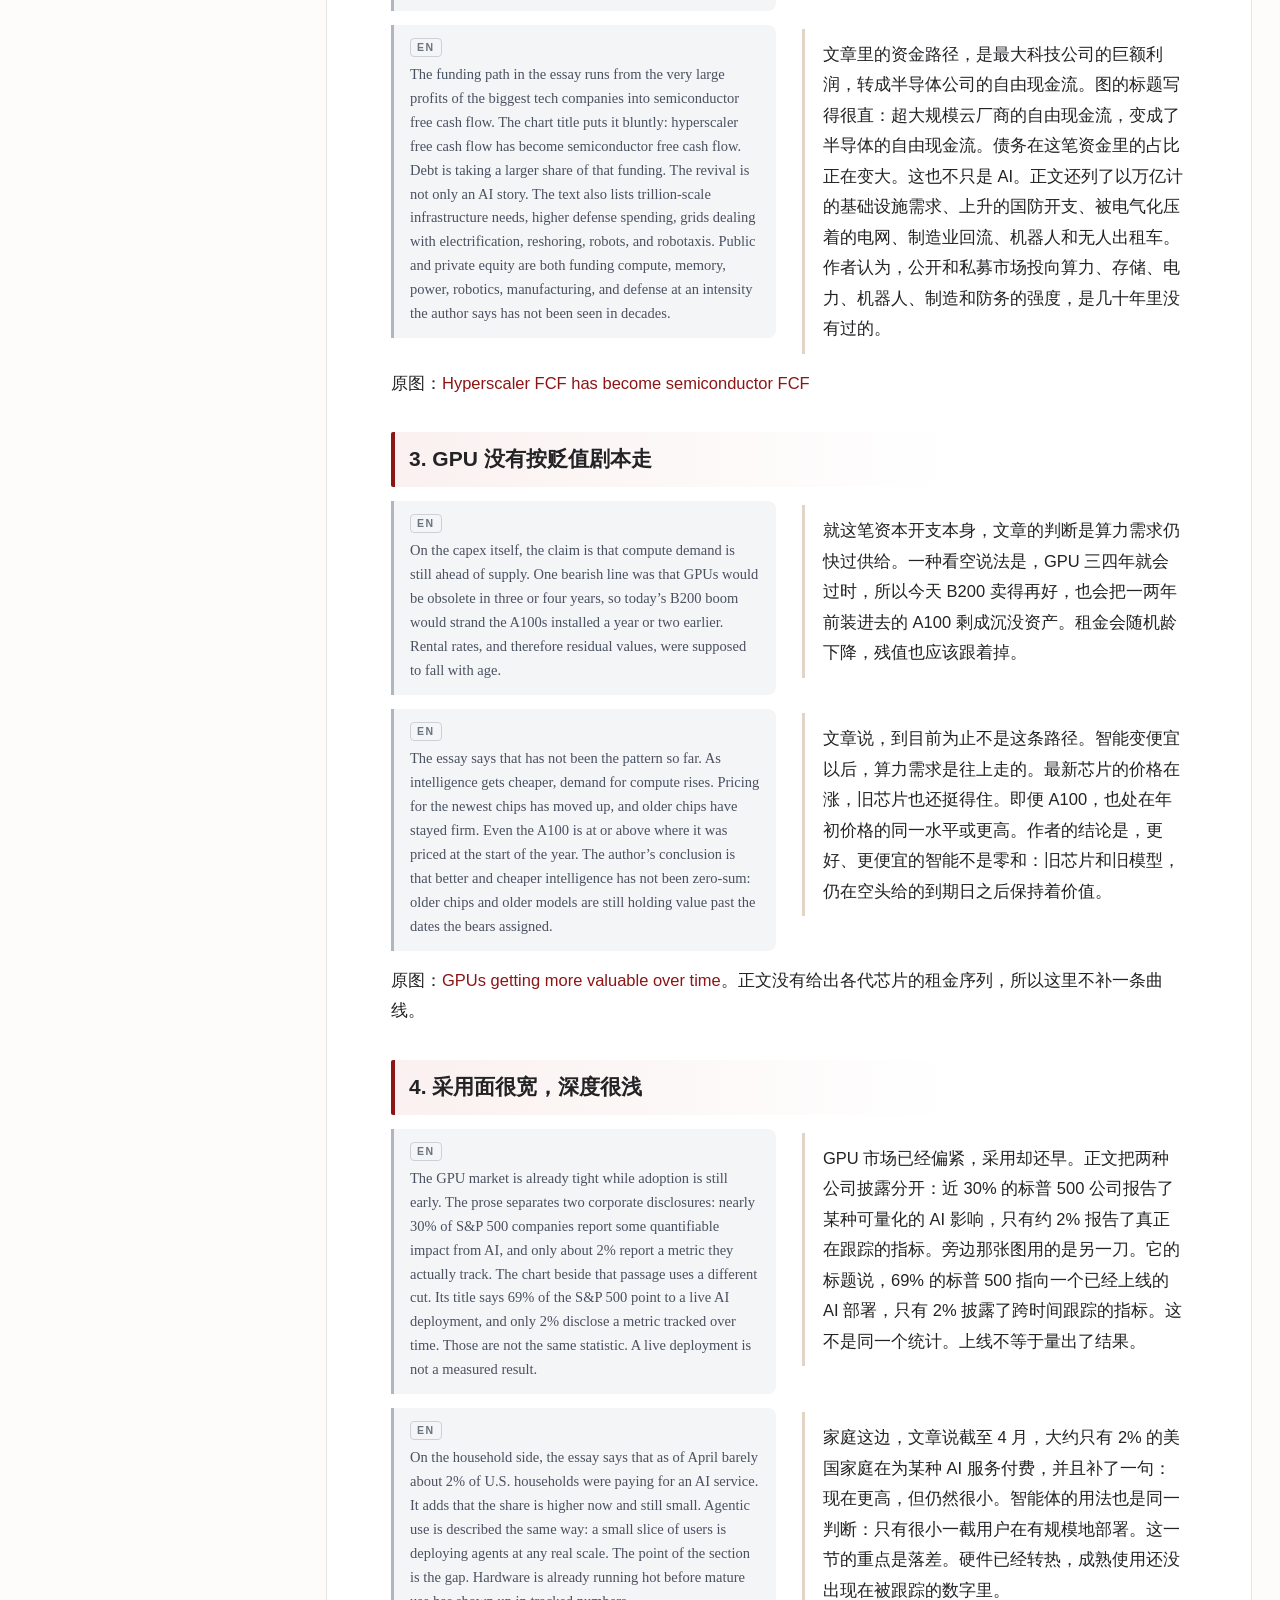
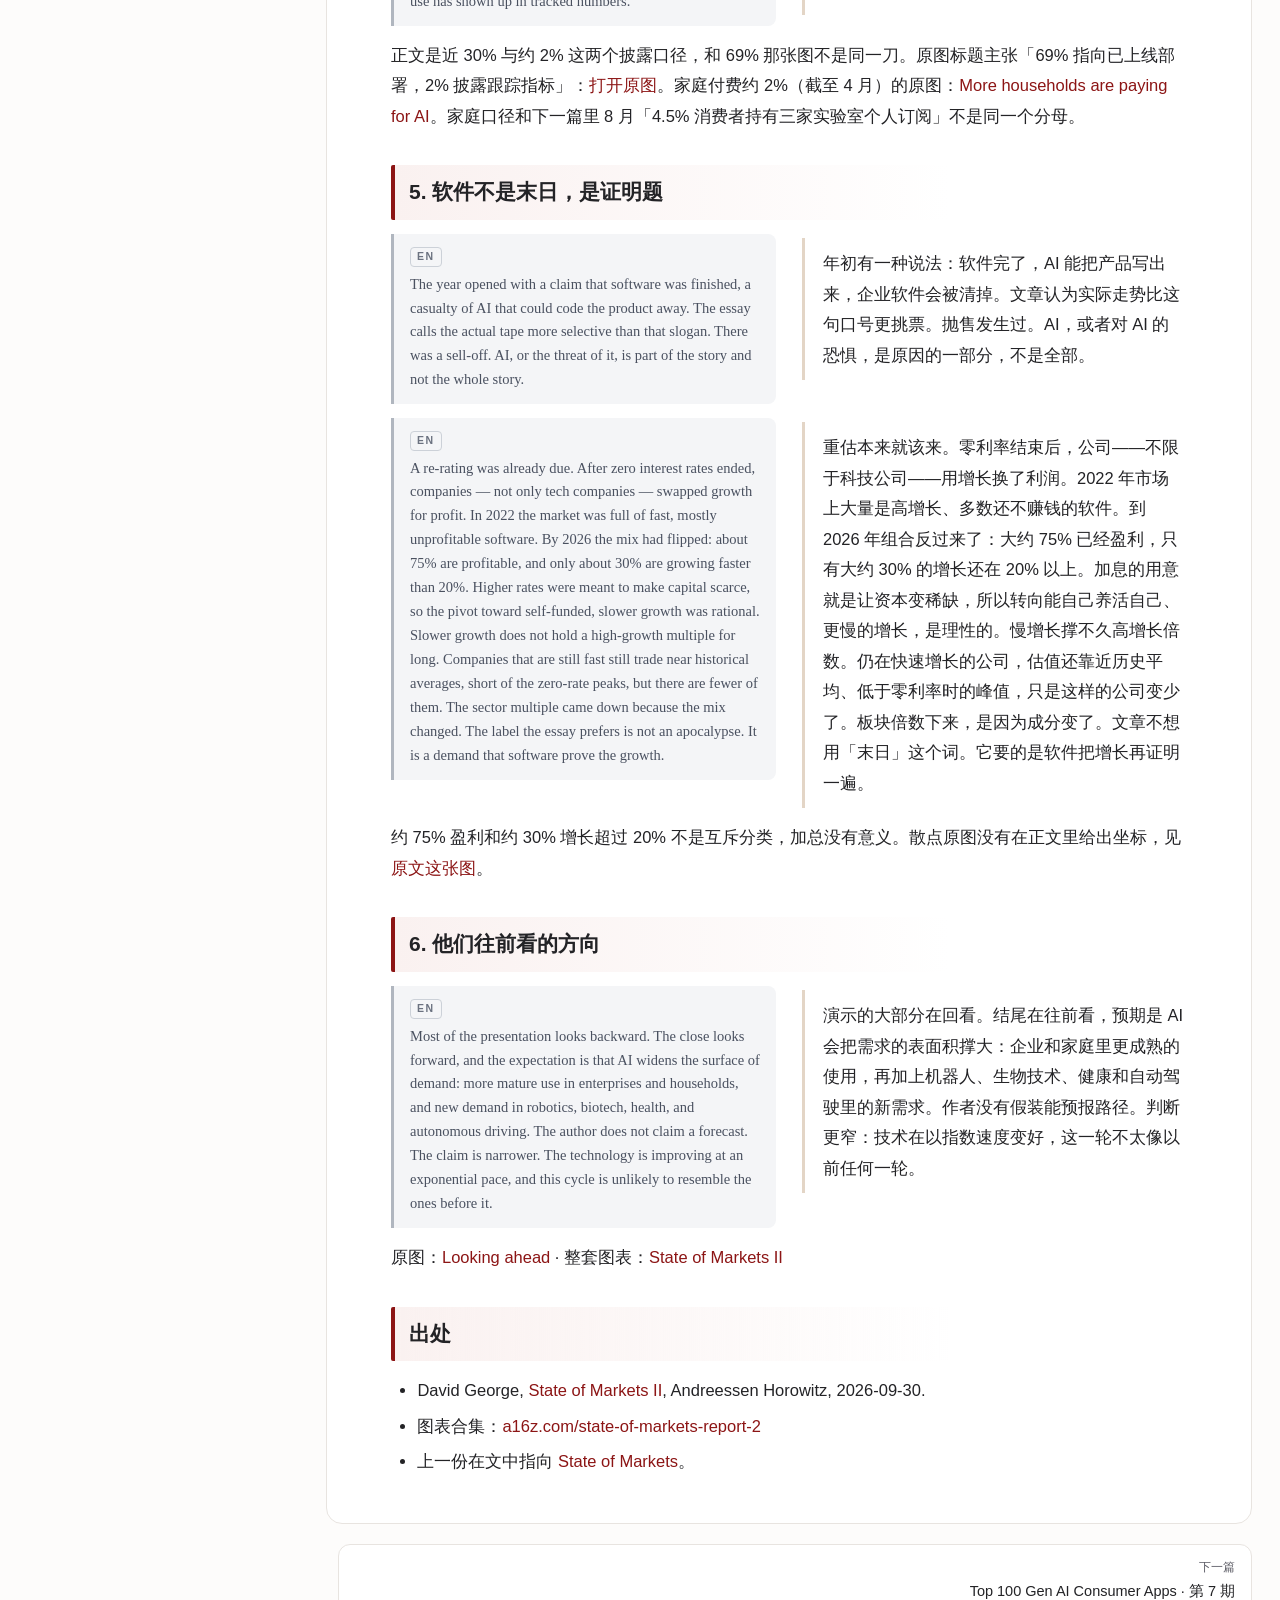
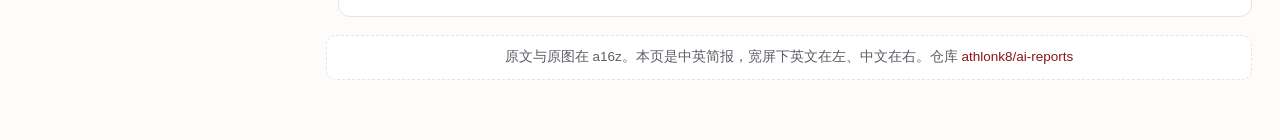
==== commit d490ab27: "Remove the redrawn bar charts from the briefings." ====
--- a/reports/state-of-markets-ii.html
+++ b/reports/state-of-markets-ii.html
@@ -5,7 +5,6 @@
 <meta name="viewport" content="width=device-width, initial-scale=1">
 <title>State of Markets II · AI 简报</title>
 <link rel="stylesheet" href="../assets/style.css">
-<link rel="stylesheet" href="../assets/extra.css">
 </head>
 <body>
 <header class="topbar">
@@ -33,26 +32,11 @@
       <div class="markdown-body">
 <h2 id="intro">导读</h2>
 <div class="pair"><div class="en-orig"><span class="en-tag">EN</span><p>The second State of Markets essay looks at public markets through roughly the first half of 2026. Technology now accounts for most of the S&amp;P 500’s earnings growth. Capital has rotated from software into semiconductors and physical capacity, while enterprise and household use of AI is still shallow.</p></div><p>第二份 State of Markets，看的是 2026 年前两个季度左右的公开市场。主线很硬：科技贡献了标普 500 绝大部分盈利增长，钱从软件流进半导体和实物资产，而企业与家庭对 AI 的使用还停在很浅的一层。</p></div>
-<blockquote><p>简报覆盖原文各节。下面的柱状图只用正文写明的数字。原图留在 a16z，点每节末尾的链接打开，不在本站转存。</p></blockquote>
+<blockquote><p>简报覆盖原文各节。原图留在 a16z，点每节末尾的链接打开。本站不转存这些图。</p></blockquote>
 <h2 id="cycle">1. 科技成了盈利周期本身</h2>
 <div class="pair"><div class="en-orig"><span class="en-tag">EN</span><p>After the financial crisis, tech was the high-growth, asset-light alternative, with unused demand and software’s near-zero marginal cost. That story worked. What is new is the weight. The essay treats technology as the thing that now sets the shape of the equity cycle, the role once played by houses, cars, and other durable goods.</p></div><p>金融危机之后，科技是高增长、轻资产的那条路：需求还没被吃完，软件的边际成本又接近零。这条路走通了。新的地方是权重。这篇把科技看成现在决定股市周期形态的东西，过去这个角色属于房子、汽车和其他耐用品。</p></div>
 <div class="pair"><div class="en-orig"><span class="en-tag">EN</span><p>The number in the prose is specific: as of late August, tech accounted for about 76% of the S&amp;P 500’s earnings growth in 2026. A companion chart is titled as tech earnings having grown 3.8× more than non-tech. That multiple is the chart’s claim, not a figure restated in the paragraph, so it is linked rather than redrawn.</p></div><p>正文里的数字很具体：截至 8 月下旬，2026 年标普 500 的盈利增长大约有 76% 来自科技。旁边有一张图，标题主张科技盈利的增长是非科技的 3.8 倍。这个倍数只出现在图的标题里，正文没有再写一遍，所以这里只给原图链接，不重绘。</p></div>
-<figure class="figure">
-            <h3>2026 年标普 500 盈利增长的来源 <span lang="en">Share of S&amp;P 500 earnings growth, 2026</span></h3>
-            <div class="bars" role="img" aria-label="科技约 76%，其余约 24%。">
-              <div class="bar-row">
-                <span>科技 Tech</span>
-                <span class="track"><span class="fill" style="width:76%"></span></span>
-                <span class="num">约 76%</span>
-              </div>
-              <div class="bar-row">
-                <span>其余 Rest</span>
-                <span class="track"><span class="fill alt" style="width:24%"></span></span>
-                <span class="num">约 24%</span>
-              </div>
-            </div>
-            <p class="caption">正文口径，截至 2026 年 8 月下旬。3.8 倍的对比见原图 <a href="https://d1lamhf6l6yk6d.cloudfront.net/uploads/2026/09/Tech-Earnings-Have-Grown-3.8x-More-Than-Non-Tech.png">Tech earnings have grown 3.8× more than non-tech</a>，76% 的原图在 <a href="https://d1lamhf6l6yk6d.cloudfront.net/uploads/2026/09/Tech-Contributed-76-Of-Earnings-Growth.png">这里</a>。</p>
-          </figure>
+<p class="caption">正文口径，截至 2026 年 8 月下旬。3.8 倍的对比见原图 <a href="https://d1lamhf6l6yk6d.cloudfront.net/uploads/2026/09/Tech-Earnings-Have-Grown-3.8x-More-Than-Non-Tech.png">Tech earnings have grown 3.8× more than non-tech</a>，76% 的原图在 <a href="https://d1lamhf6l6yk6d.cloudfront.net/uploads/2026/09/Tech-Contributed-76-Of-Earnings-Growth.png">这里</a>。</p>
 <h2 id="atoms">2. 从比特转向原子</h2>
 <div class="pair"><div class="en-orig"><span class="en-tag">EN</span><p>Inside tech, the year’s rotation is from bits to atoms. Software defined the previous cycle. Hardware is now what the market is paying up for. AI construction has pulled demand into semiconductors, power, and networking — industries that used to look cyclical, sleepy, and capital intensive.</p></div><p>科技内部，这一年的轮动是从比特走向原子。上一轮的主角是软件。现在市场愿意给高价的是硬件。AI 建设把需求推进了半导体、电力和网络——这些行业过去看起来周期强、昏昏欲睡、又很吃资本。</p></div>
 <div class="pair"><div class="en-orig"><span class="en-tag">EN</span><p>The funding path in the essay runs from the very large profits of the biggest tech companies into semiconductor free cash flow. The chart title puts it bluntly: hyperscaler free cash flow has become semiconductor free cash flow. Debt is taking a larger share of that funding. The revival is not only an AI story. The text also lists trillion-scale infrastructure needs, higher defense spending, grids dealing with electrification, reshoring, robots, and robotaxis. Public and private equity are both funding compute, memory, power, robotics, manufacturing, and defense at an intensity the author says has not been seen in decades.</p></div><p>文章里的资金路径，是最大科技公司的巨额利润，转成半导体公司的自由现金流。图的标题写得很直：超大规模云厂商的自由现金流，变成了半导体的自由现金流。债务在这笔资金里的占比正在变大。这也不只是 AI。正文还列了以万亿计的基础设施需求、上升的国防开支、被电气化压着的电网、制造业回流、机器人和无人出租车。作者认为，公开和私募市场投向算力、存储、电力、机器人、制造和防务的强度，是几十年里没有过的。</p></div>
@@ -64,41 +48,11 @@
 <h2 id="adoption">4. 采用面很宽，深度很浅</h2>
 <div class="pair"><div class="en-orig"><span class="en-tag">EN</span><p>The GPU market is already tight while adoption is still early. The prose separates two corporate disclosures: nearly 30% of S&amp;P 500 companies report some quantifiable impact from AI, and only about 2% report a metric they actually track. The chart beside that passage uses a different cut. Its title says 69% of the S&amp;P 500 point to a live AI deployment, and only 2% disclose a metric tracked over time. Those are not the same statistic. A live deployment is not a measured result.</p></div><p>GPU 市场已经偏紧，采用却还早。正文把两种公司披露分开：近 30% 的标普 500 公司报告了某种可量化的 AI 影响，只有约 2% 报告了真正在跟踪的指标。旁边那张图用的是另一刀。它的标题说，69% 的标普 500 指向一个已经上线的 AI 部署，只有 2% 披露了跨时间跟踪的指标。这不是同一个统计。上线不等于量出了结果。</p></div>
 <div class="pair"><div class="en-orig"><span class="en-tag">EN</span><p>On the household side, the essay says that as of April barely about 2% of U.S. households were paying for an AI service. It adds that the share is higher now and still small. Agentic use is described the same way: a small slice of users is deploying agents at any real scale. The point of the section is the gap. Hardware is already running hot before mature use has shown up in tracked numbers.</p></div><p>家庭这边，文章说截至 4 月，大约只有 2% 的美国家庭在为某种 AI 服务付费，并且补了一句：现在更高，但仍然很小。智能体的用法也是同一判断：只有很小一截用户在有规模地部署。这一节的重点是落差。硬件已经转热，成熟使用还没出现在被跟踪的数字里。</p></div>
-<figure class="figure">
-            <h3>标普 500 的 AI 披露 <span lang="en">What the prose says companies disclose</span></h3>
-            <div class="bars" role="img" aria-label="近 30% 报告可量化影响，约 2% 报告跟踪指标。">
-              <div class="bar-row">
-                <span>可量化影响</span>
-                <span class="track"><span class="fill" style="width:30%"></span></span>
-                <span class="num">近 30%</span>
-              </div>
-              <div class="bar-row">
-                <span>跟踪指标</span>
-                <span class="track"><span class="fill alt" style="width:2%"></span></span>
-                <span class="num">约 2%</span>
-              </div>
-            </div>
-            <p class="caption">上图是正文的两个百分比，不是 69% 那张图。原图标题主张「69% 指向已上线部署，2% 披露跟踪指标」：<a href="https://d1lamhf6l6yk6d.cloudfront.net/uploads/2026/09/69-of-the-SP-500-Point-To-A-Live-AI-deployment.-Only-2-Disclose-A-Metric-They-Track-Over-Time.png">打开原图</a>。家庭付费约 2%（截至 4 月）的原图：<a href="https://d1lamhf6l6yk6d.cloudfront.net/uploads/2026/09/More-and-More-Households-are-Paying-for-AI-scaled.png">More households are paying for AI</a>。家庭口径和下一篇里 8 月「4.5% 消费者持有三家实验室个人订阅」不是同一个分母。</p>
-          </figure>
+<p class="caption">正文是近 30% 与约 2% 这两个披露口径，和 69% 那张图不是同一刀。原图标题主张「69% 指向已上线部署，2% 披露跟踪指标」：<a href="https://d1lamhf6l6yk6d.cloudfront.net/uploads/2026/09/69-of-the-SP-500-Point-To-A-Live-AI-deployment.-Only-2-Disclose-A-Metric-They-Track-Over-Time.png">打开原图</a>。家庭付费约 2%（截至 4 月）的原图：<a href="https://d1lamhf6l6yk6d.cloudfront.net/uploads/2026/09/More-and-More-Households-are-Paying-for-AI-scaled.png">More households are paying for AI</a>。家庭口径和下一篇里 8 月「4.5% 消费者持有三家实验室个人订阅」不是同一个分母。</p>
 <h2 id="saas">5. 软件不是末日，是证明题</h2>
 <div class="pair"><div class="en-orig"><span class="en-tag">EN</span><p>The year opened with a claim that software was finished, a casualty of AI that could code the product away. The essay calls the actual tape more selective than that slogan. There was a sell-off. AI, or the threat of it, is part of the story and not the whole story.</p></div><p>年初有一种说法：软件完了，AI 能把产品写出来，企业软件会被清掉。文章认为实际走势比这句口号更挑票。抛售发生过。AI，或者对 AI 的恐惧，是原因的一部分，不是全部。</p></div>
 <div class="pair"><div class="en-orig"><span class="en-tag">EN</span><p>A re-rating was already due. After zero interest rates ended, companies — not only tech companies — swapped growth for profit. In 2022 the market was full of fast, mostly unprofitable software. By 2026 the mix had flipped: about 75% are profitable, and only about 30% are growing faster than 20%. Higher rates were meant to make capital scarce, so the pivot toward self-funded, slower growth was rational. Slower growth does not hold a high-growth multiple for long. Companies that are still fast still trade near historical averages, short of the zero-rate peaks, but there are fewer of them. The sector multiple came down because the mix changed. The label the essay prefers is not an apocalypse. It is a demand that software prove the growth.</p></div><p>重估本来就该来。零利率结束后，公司——不限于科技公司——用增长换了利润。2022 年市场上大量是高增长、多数还不赚钱的软件。到 2026 年组合反过来了：大约 75% 已经盈利，只有大约 30% 的增长还在 20% 以上。加息的用意就是让资本变稀缺，所以转向能自己养活自己、更慢的增长，是理性的。慢增长撑不久高增长倍数。仍在快速增长的公司，估值还靠近历史平均、低于零利率时的峰值，只是这样的公司变少了。板块倍数下来，是因为成分变了。文章不想用「末日」这个词。它要的是软件把增长再证明一遍。</p></div>
-<figure class="figure">
-            <h3>2026 年的公开软件 <span lang="en">Public software by 2026, as stated</span></h3>
-            <div class="bars" role="img" aria-label="约 75% 盈利，约 30% 增长超过 20%。">
-              <div class="bar-row">
-                <span>已经盈利</span>
-                <span class="track"><span class="fill" style="width:75%"></span></span>
-                <span class="num">约 75%</span>
-              </div>
-              <div class="bar-row">
-                <span>增长 &gt; 20%</span>
-                <span class="track"><span class="fill alt" style="width:30%"></span></span>
-                <span class="num">约 30%</span>
-              </div>
-            </div>
-            <p class="caption">两项不是互斥分类，加总没有意义。散点原图没有在正文里给出坐标，见 <a href="https://d1lamhf6l6yk6d.cloudfront.net/uploads/2026/09/0967b1ef-9dbd-4005-b834-d3f3c363b0de_2000x1915.png">原文这张图</a>。</p>
-          </figure>
+<p class="caption">约 75% 盈利和约 30% 增长超过 20% 不是互斥分类，加总没有意义。散点原图没有在正文里给出坐标，见 <a href="https://d1lamhf6l6yk6d.cloudfront.net/uploads/2026/09/0967b1ef-9dbd-4005-b834-d3f3c363b0de_2000x1915.png">原文这张图</a>。</p>
 <h2 id="ahead">6. 他们往前看的方向</h2>
 <div class="pair"><div class="en-orig"><span class="en-tag">EN</span><p>Most of the presentation looks backward. The close looks forward, and the expectation is that AI widens the surface of demand: more mature use in enterprises and households, and new demand in robotics, biotech, health, and autonomous driving. The author does not claim a forecast. The claim is narrower. The technology is improving at an exponential pace, and this cycle is unlikely to resemble the ones before it.</p></div><p>演示的大部分在回看。结尾在往前看，预期是 AI 会把需求的表面积撑大：企业和家庭里更成熟的使用，再加上机器人、生物技术、健康和自动驾驶里的新需求。作者没有假装能预报路径。判断更窄：技术在以指数速度变好，这一轮不太像以前任何一轮。</p></div>
 <p class="caption">原图：<a href="https://d1lamhf6l6yk6d.cloudfront.net/uploads/2026/09/Looking-Ahead-1.jpg">Looking ahead</a> · 整套图表：<a href="https://a16z.com/state-of-markets-report-2">State of Markets II</a></p>
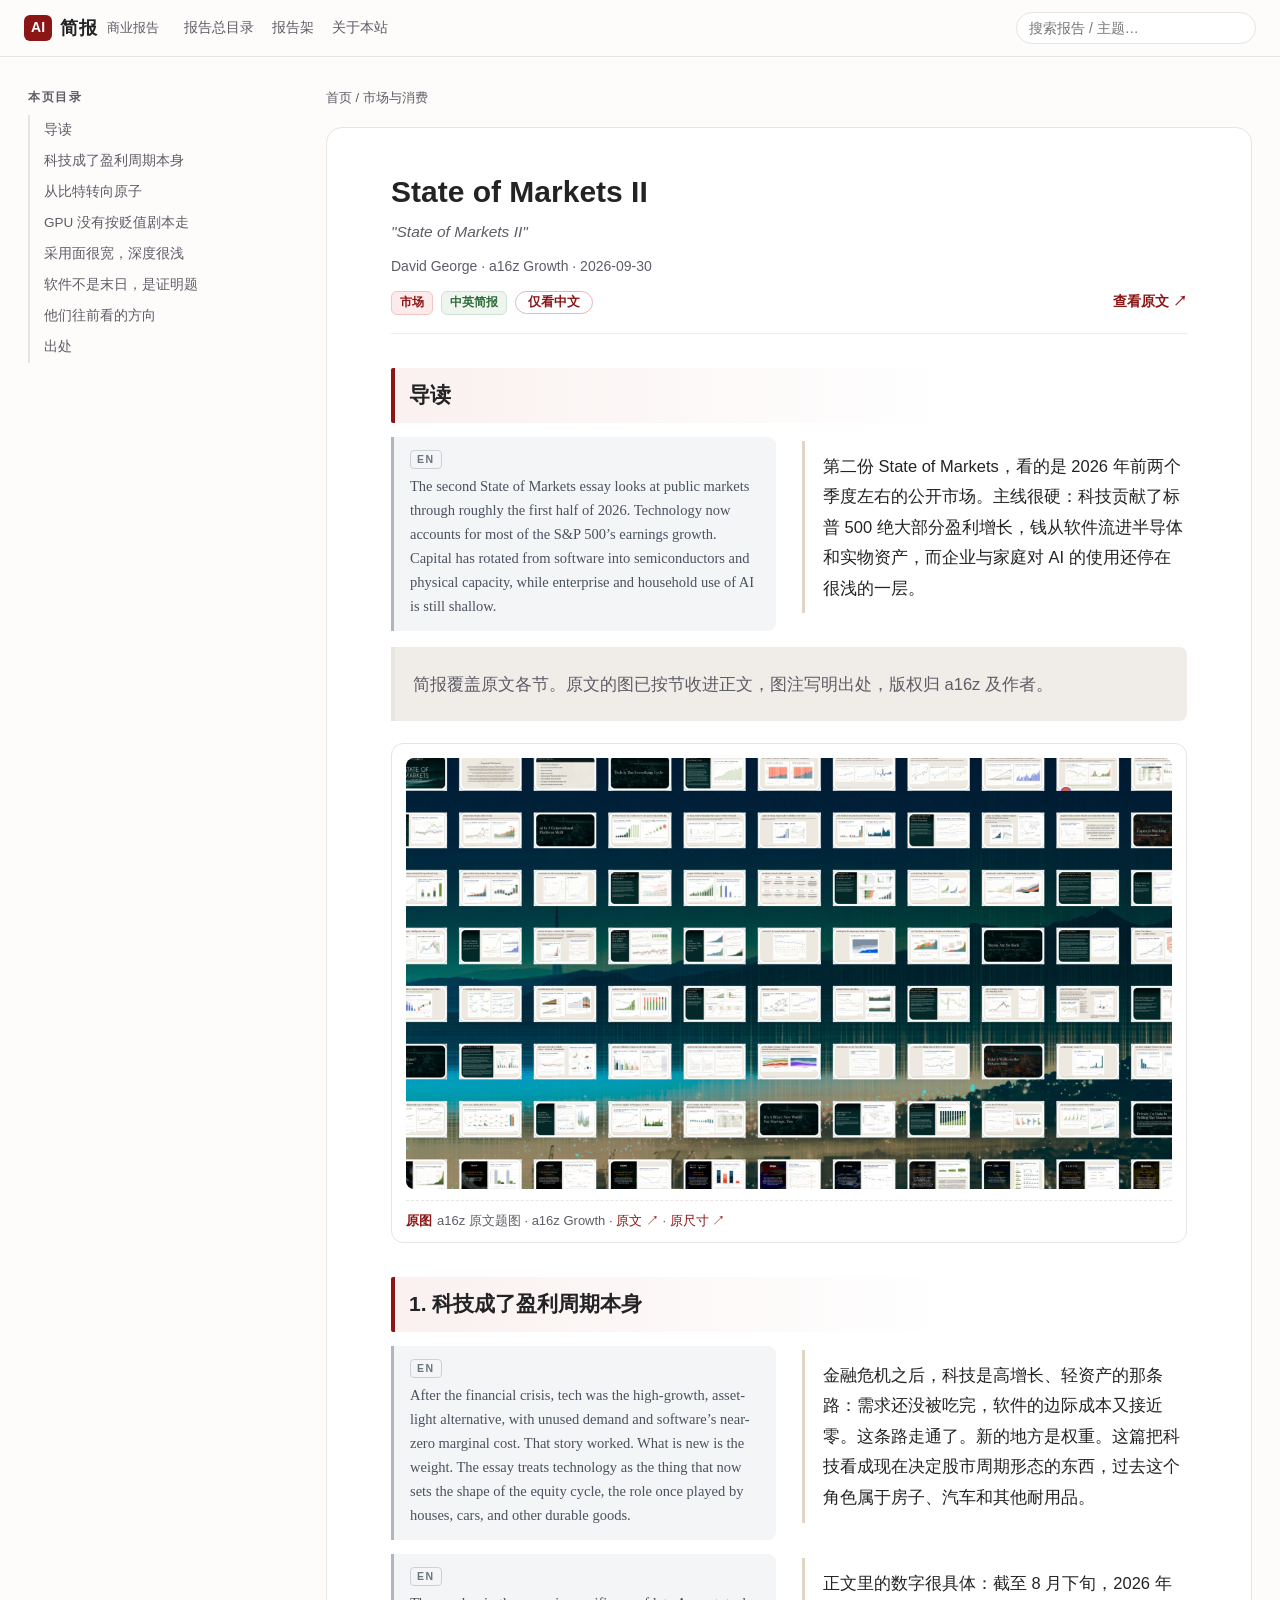
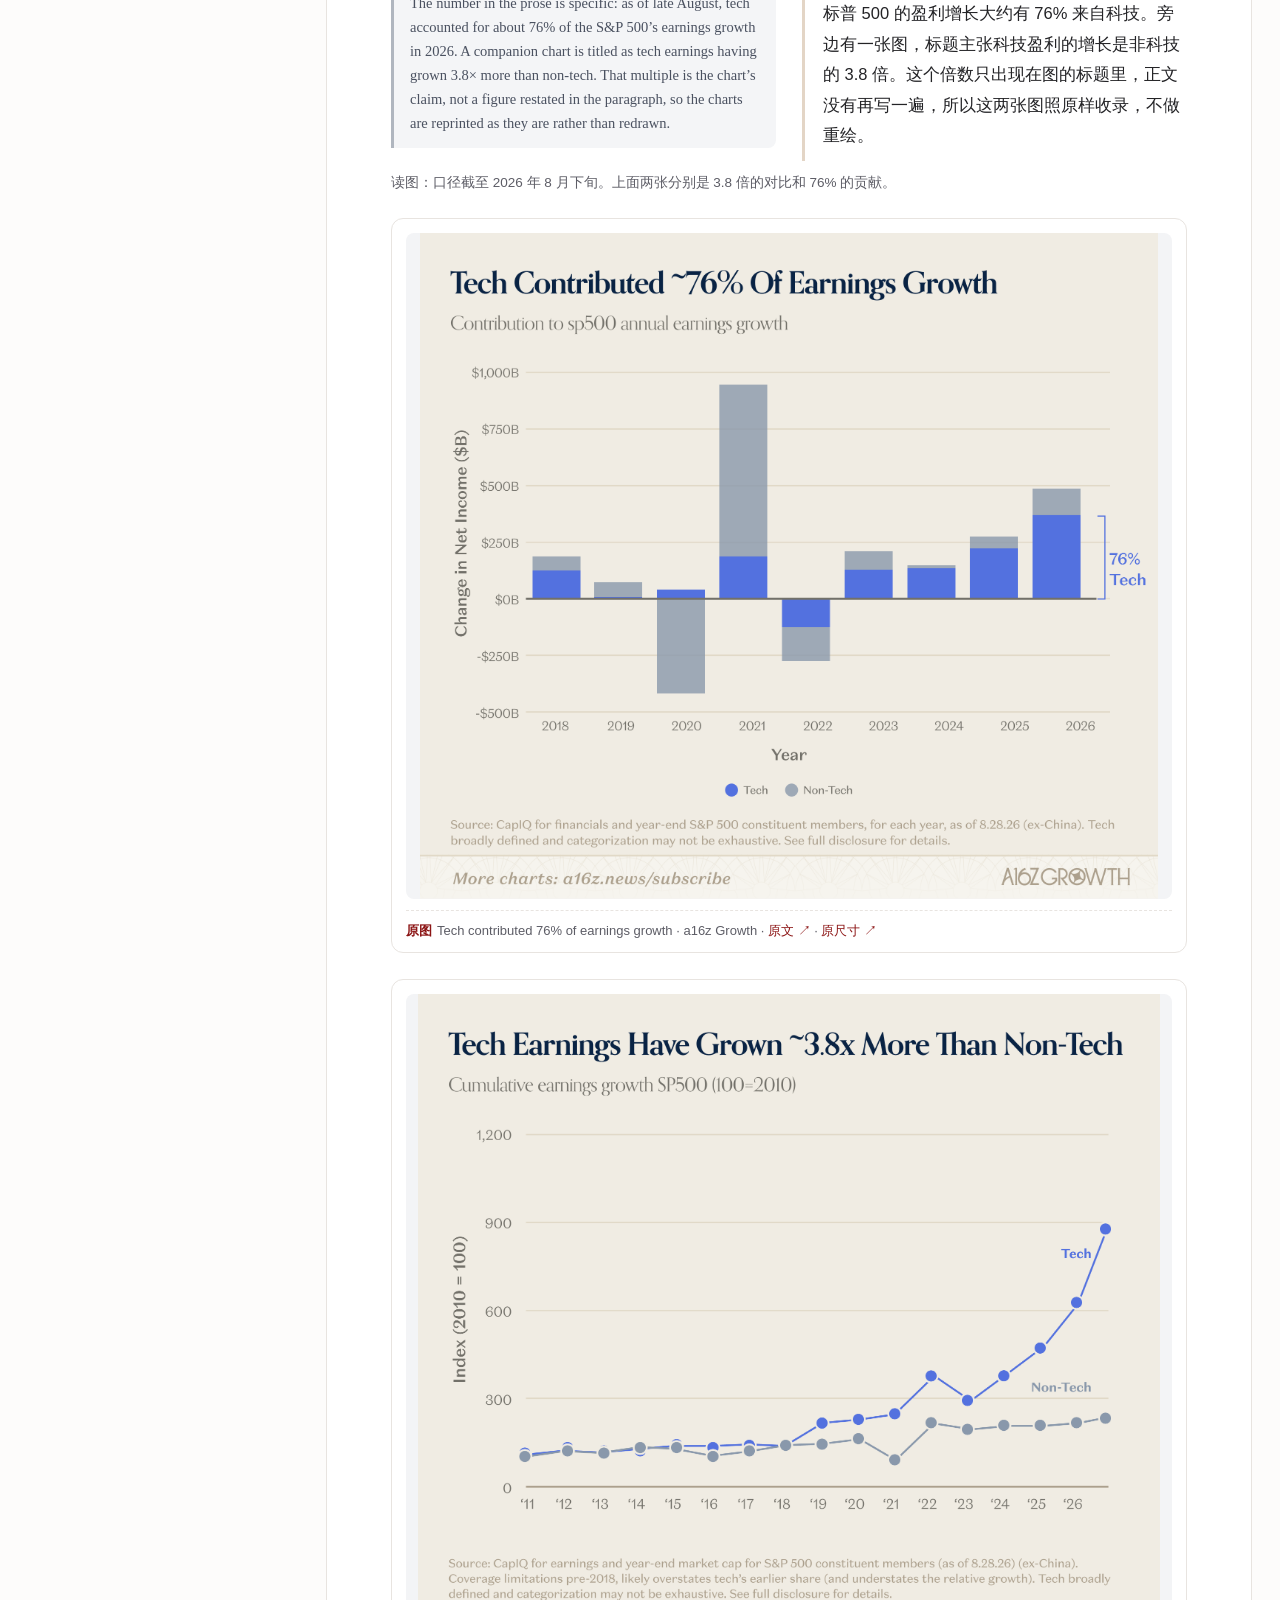
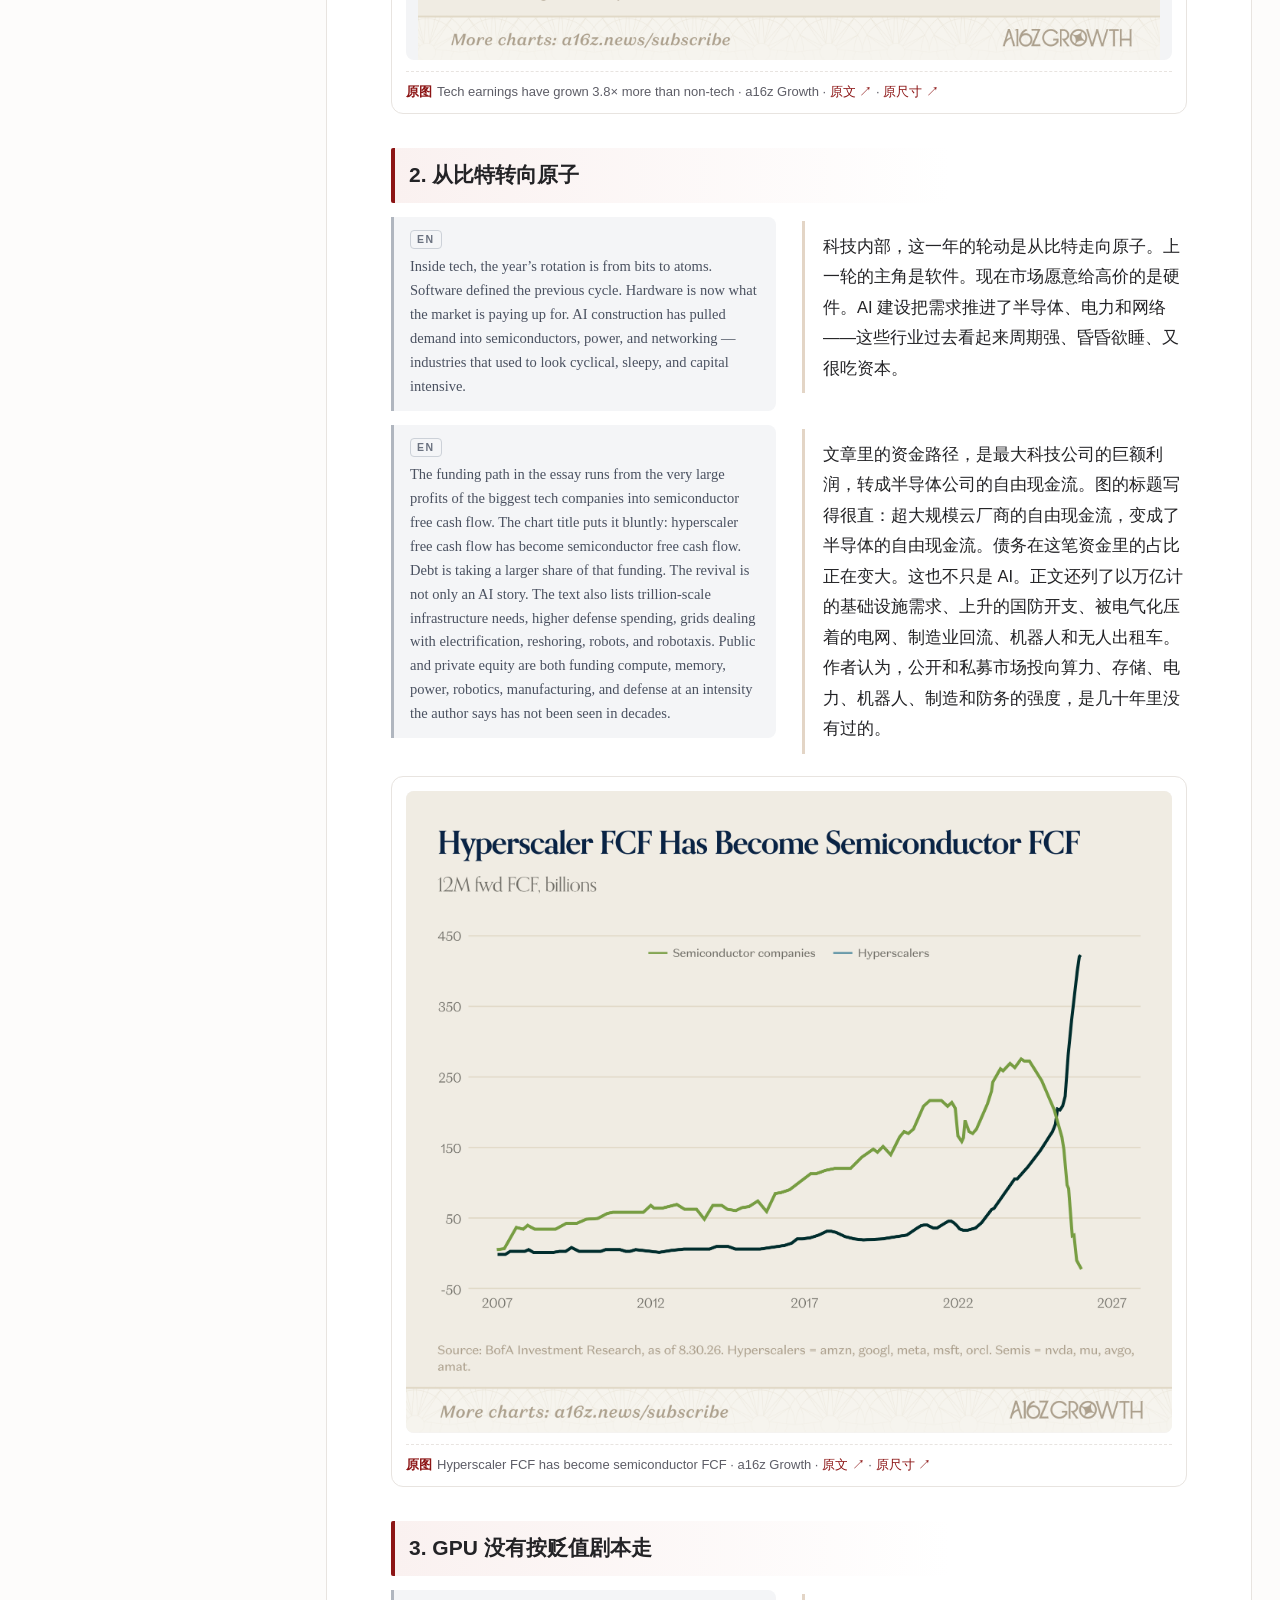
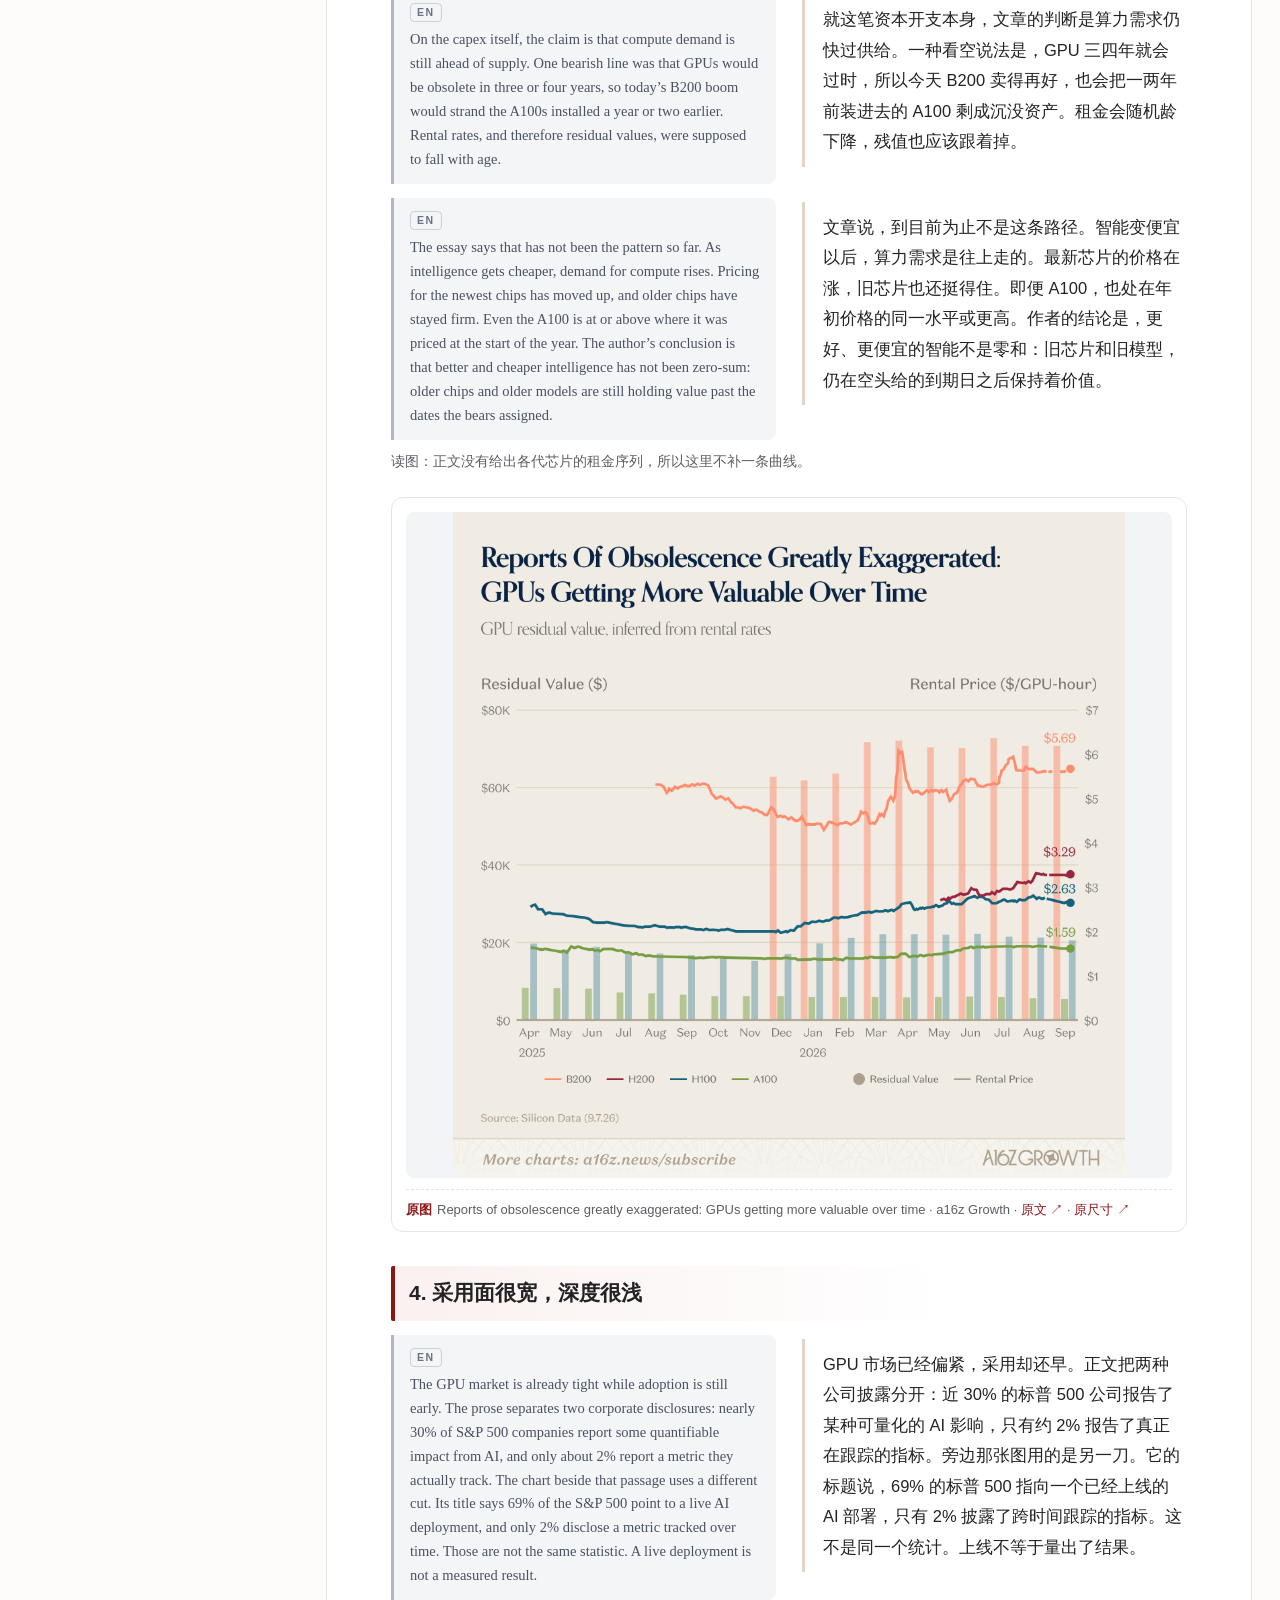
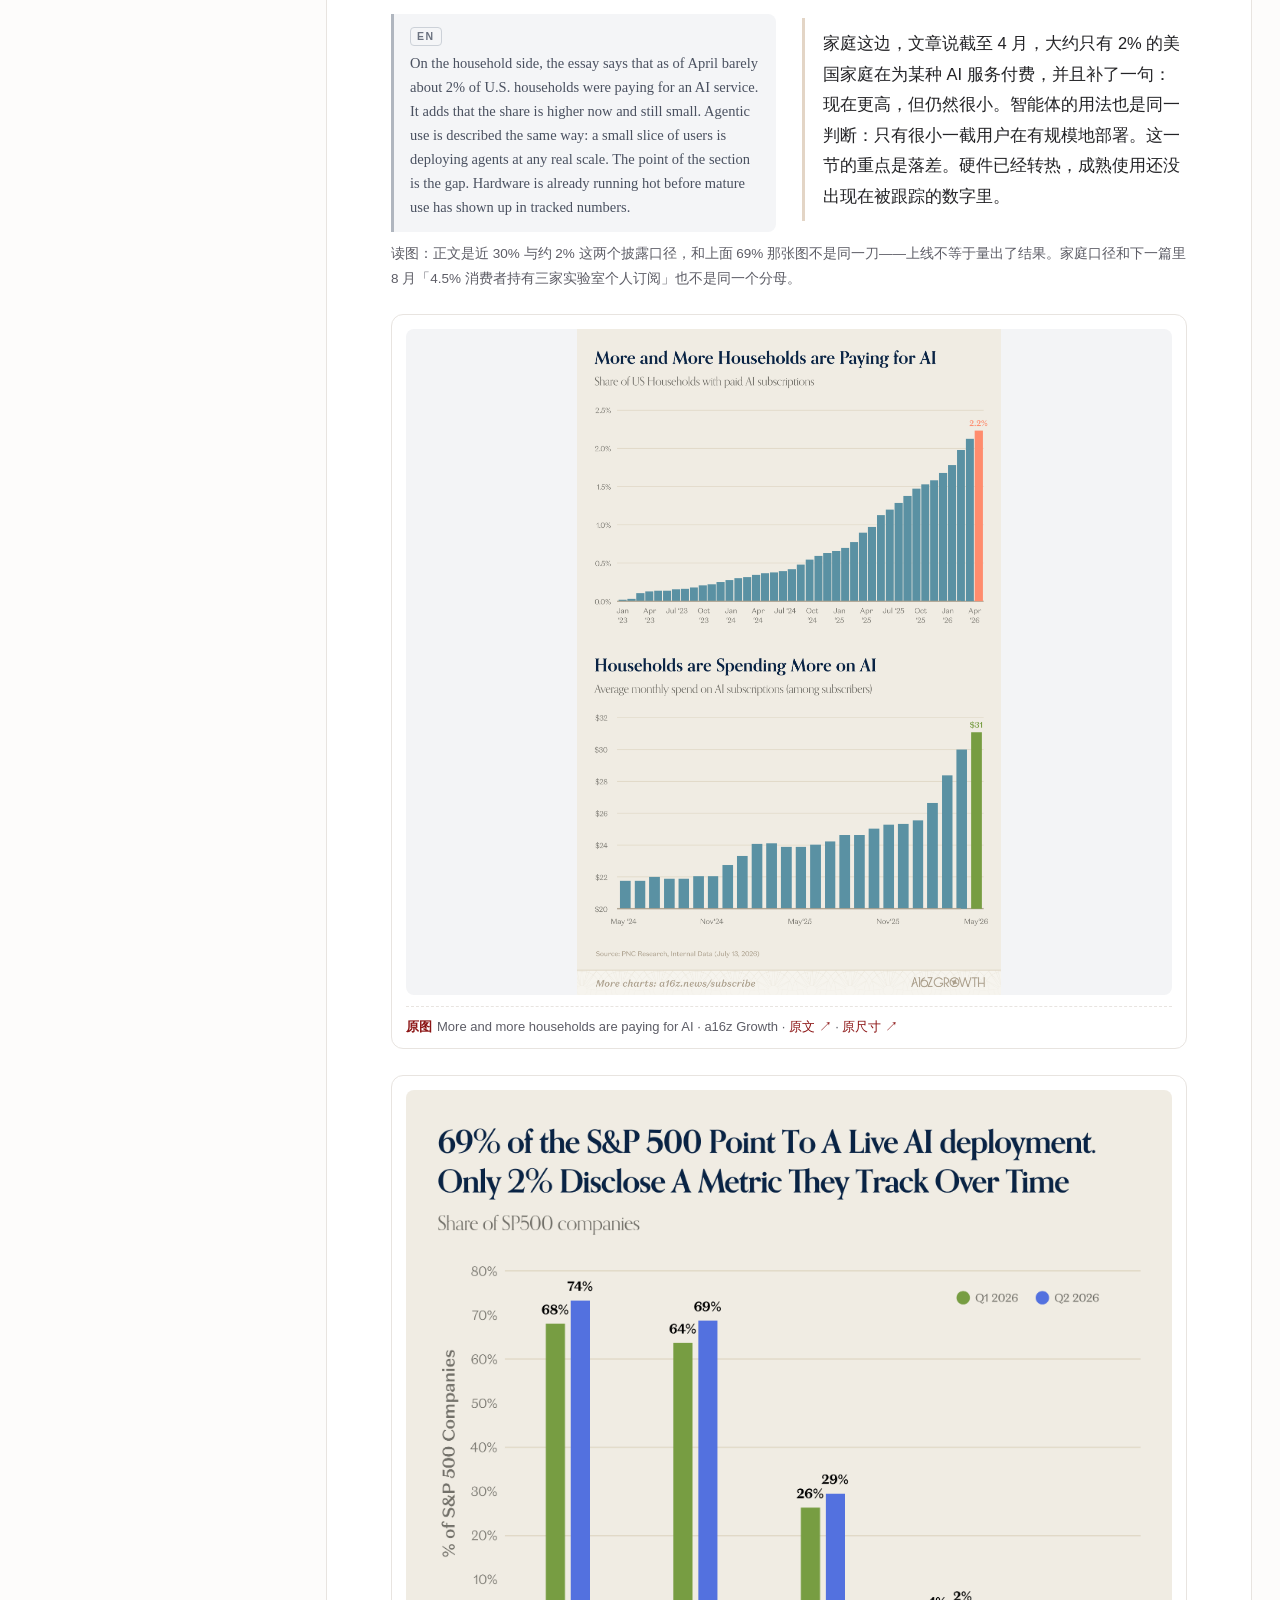
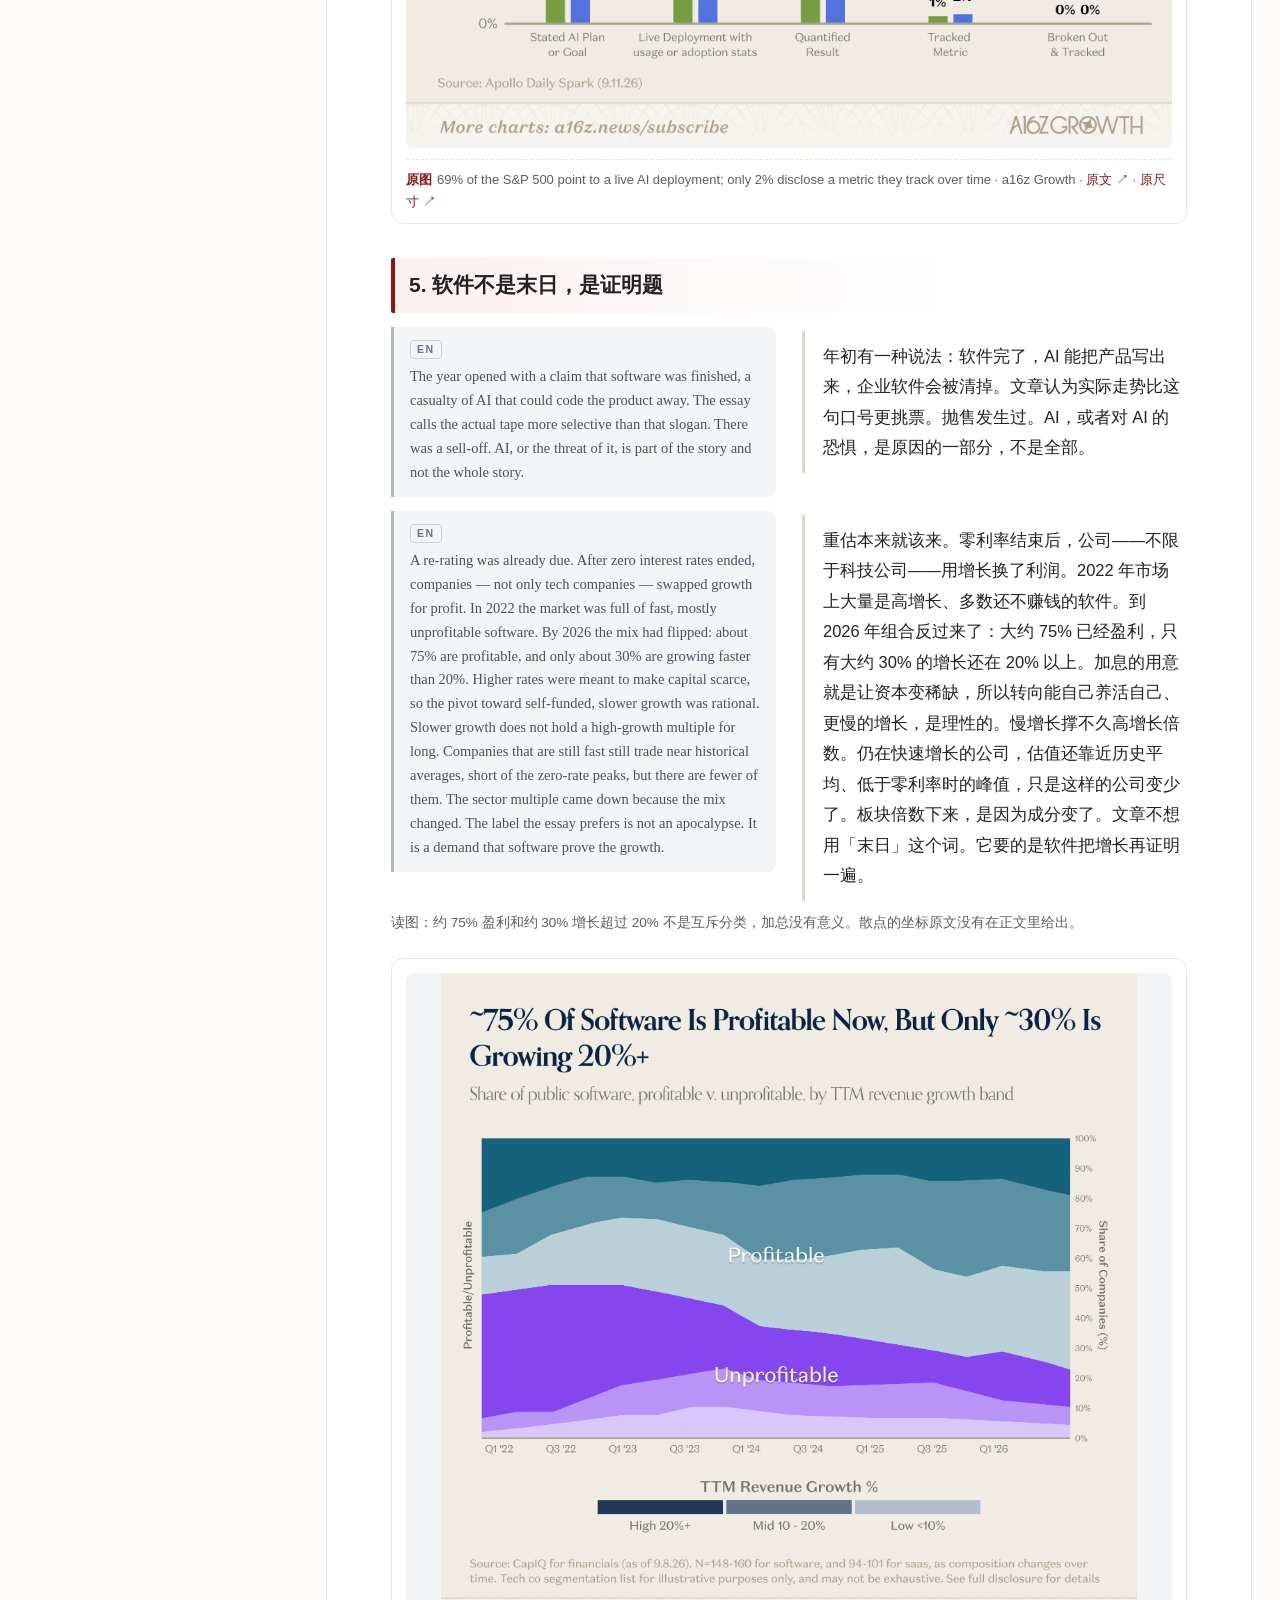
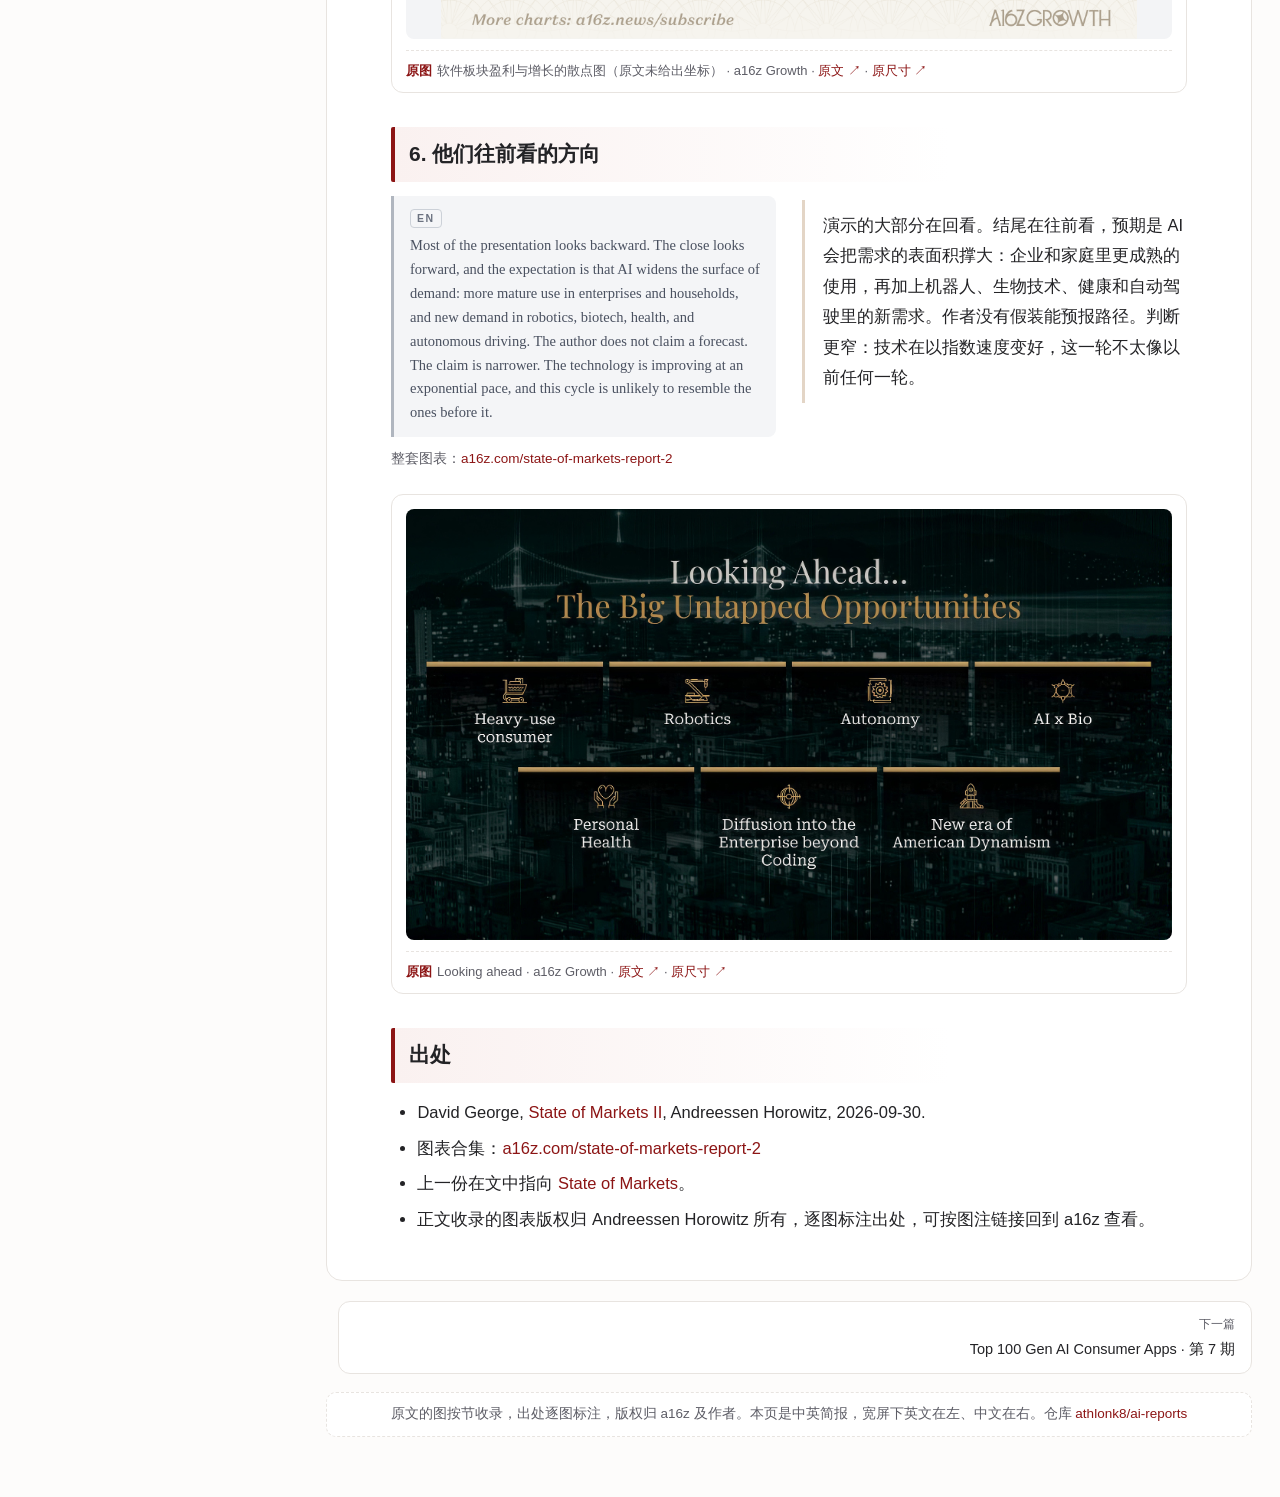
==== commit c0dc779c: "Rehost the original a16z charts inside both briefings. The two briefings previously linked out to th" ====
--- a/reports/state-of-markets-ii.html
+++ b/reports/state-of-markets-ii.html
@@ -32,40 +32,65 @@
       <div class="markdown-body">
 <h2 id="intro">导读</h2>
 <div class="pair"><div class="en-orig"><span class="en-tag">EN</span><p>The second State of Markets essay looks at public markets through roughly the first half of 2026. Technology now accounts for most of the S&amp;P 500’s earnings growth. Capital has rotated from software into semiconductors and physical capacity, while enterprise and household use of AI is still shallow.</p></div><p>第二份 State of Markets，看的是 2026 年前两个季度左右的公开市场。主线很硬：科技贡献了标普 500 绝大部分盈利增长，钱从软件流进半导体和实物资产，而企业与家庭对 AI 的使用还停在很浅的一层。</p></div>
-<blockquote><p>简报覆盖原文各节。原图留在 a16z，点每节末尾的链接打开。本站不转存这些图。</p></blockquote>
+<blockquote><p>简报覆盖原文各节。原文的图已按节收进正文，图注写明出处，版权归 a16z 及作者。</p></blockquote>
+
+<figure class="fig"><a class="fig-link" href="../assets/img/state-of-markets-ii/hero-cover.jpg" target="_blank" rel="noopener" aria-label="打开原尺寸原图：a16z 原文题图"><img src="../assets/img/state-of-markets-ii/hero-cover.jpg" width="2560" height="1440" loading="lazy" decoding="async" alt="原图：a16z 原文题图"></a><figcaption><span class="fig-label">原图</span>a16z 原文题图 · a16z Growth · <a href="https://a16z.com/state-of-markets-ii/" target="_blank" rel="noopener">原文 ↗</a> · <a href="../assets/img/state-of-markets-ii/hero-cover.jpg" target="_blank" rel="noopener">原尺寸 ↗</a></figcaption></figure>
+
 <h2 id="cycle">1. 科技成了盈利周期本身</h2>
 <div class="pair"><div class="en-orig"><span class="en-tag">EN</span><p>After the financial crisis, tech was the high-growth, asset-light alternative, with unused demand and software’s near-zero marginal cost. That story worked. What is new is the weight. The essay treats technology as the thing that now sets the shape of the equity cycle, the role once played by houses, cars, and other durable goods.</p></div><p>金融危机之后，科技是高增长、轻资产的那条路：需求还没被吃完，软件的边际成本又接近零。这条路走通了。新的地方是权重。这篇把科技看成现在决定股市周期形态的东西，过去这个角色属于房子、汽车和其他耐用品。</p></div>
-<div class="pair"><div class="en-orig"><span class="en-tag">EN</span><p>The number in the prose is specific: as of late August, tech accounted for about 76% of the S&amp;P 500’s earnings growth in 2026. A companion chart is titled as tech earnings having grown 3.8× more than non-tech. That multiple is the chart’s claim, not a figure restated in the paragraph, so it is linked rather than redrawn.</p></div><p>正文里的数字很具体：截至 8 月下旬，2026 年标普 500 的盈利增长大约有 76% 来自科技。旁边有一张图，标题主张科技盈利的增长是非科技的 3.8 倍。这个倍数只出现在图的标题里，正文没有再写一遍，所以这里只给原图链接，不重绘。</p></div>
-<p class="caption">正文口径，截至 2026 年 8 月下旬。3.8 倍的对比见原图 <a href="https://d1lamhf6l6yk6d.cloudfront.net/uploads/2026/09/Tech-Earnings-Have-Grown-3.8x-More-Than-Non-Tech.png">Tech earnings have grown 3.8× more than non-tech</a>，76% 的原图在 <a href="https://d1lamhf6l6yk6d.cloudfront.net/uploads/2026/09/Tech-Contributed-76-Of-Earnings-Growth.png">这里</a>。</p>
+<div class="pair"><div class="en-orig"><span class="en-tag">EN</span><p>The number in the prose is specific: as of late August, tech accounted for about 76% of the S&amp;P 500’s earnings growth in 2026. A companion chart is titled as tech earnings having grown 3.8× more than non-tech. That multiple is the chart’s claim, not a figure restated in the paragraph, so the charts are reprinted as they are rather than redrawn.</p></div><p>正文里的数字很具体：截至 8 月下旬，2026 年标普 500 的盈利增长大约有 76% 来自科技。旁边有一张图，标题主张科技盈利的增长是非科技的 3.8 倍。这个倍数只出现在图的标题里，正文没有再写一遍，所以这两张图照原样收录，不做重绘。</p></div>
+<p class="fig-note">读图：口径截至 2026 年 8 月下旬。上面两张分别是 3.8 倍的对比和 76% 的贡献。</p>
+
+<figure class="fig"><a class="fig-link" href="../assets/img/state-of-markets-ii/tech-contributed-76pct-earnings-growth.png" target="_blank" rel="noopener" aria-label="打开原尺寸原图：Tech contributed 76% of earnings growth"><img src="../assets/img/state-of-markets-ii/tech-contributed-76pct-earnings-growth.png" width="2000" height="1807" loading="lazy" decoding="async" alt="原图：Tech contributed 76% of earnings growth"></a><figcaption><span class="fig-label">原图</span>Tech contributed 76% of earnings growth · a16z Growth · <a href="https://a16z.com/state-of-markets-ii/" target="_blank" rel="noopener">原文 ↗</a> · <a href="../assets/img/state-of-markets-ii/tech-contributed-76pct-earnings-growth.png" target="_blank" rel="noopener">原尺寸 ↗</a></figcaption></figure>
+
+<figure class="fig"><a class="fig-link" href="../assets/img/state-of-markets-ii/tech-earnings-3.8x-non-tech.png" target="_blank" rel="noopener" aria-label="打开原尺寸原图：Tech earnings have grown 3.8× more than non-tech"><img src="../assets/img/state-of-markets-ii/tech-earnings-3.8x-non-tech.png" width="2000" height="1795" loading="lazy" decoding="async" alt="原图：Tech earnings have grown 3.8× more than non-tech"></a><figcaption><span class="fig-label">原图</span>Tech earnings have grown 3.8× more than non-tech · a16z Growth · <a href="https://a16z.com/state-of-markets-ii/" target="_blank" rel="noopener">原文 ↗</a> · <a href="../assets/img/state-of-markets-ii/tech-earnings-3.8x-non-tech.png" target="_blank" rel="noopener">原尺寸 ↗</a></figcaption></figure>
+
 <h2 id="atoms">2. 从比特转向原子</h2>
 <div class="pair"><div class="en-orig"><span class="en-tag">EN</span><p>Inside tech, the year’s rotation is from bits to atoms. Software defined the previous cycle. Hardware is now what the market is paying up for. AI construction has pulled demand into semiconductors, power, and networking — industries that used to look cyclical, sleepy, and capital intensive.</p></div><p>科技内部，这一年的轮动是从比特走向原子。上一轮的主角是软件。现在市场愿意给高价的是硬件。AI 建设把需求推进了半导体、电力和网络——这些行业过去看起来周期强、昏昏欲睡、又很吃资本。</p></div>
 <div class="pair"><div class="en-orig"><span class="en-tag">EN</span><p>The funding path in the essay runs from the very large profits of the biggest tech companies into semiconductor free cash flow. The chart title puts it bluntly: hyperscaler free cash flow has become semiconductor free cash flow. Debt is taking a larger share of that funding. The revival is not only an AI story. The text also lists trillion-scale infrastructure needs, higher defense spending, grids dealing with electrification, reshoring, robots, and robotaxis. Public and private equity are both funding compute, memory, power, robotics, manufacturing, and defense at an intensity the author says has not been seen in decades.</p></div><p>文章里的资金路径，是最大科技公司的巨额利润，转成半导体公司的自由现金流。图的标题写得很直：超大规模云厂商的自由现金流，变成了半导体的自由现金流。债务在这笔资金里的占比正在变大。这也不只是 AI。正文还列了以万亿计的基础设施需求、上升的国防开支、被电气化压着的电网、制造业回流、机器人和无人出租车。作者认为，公开和私募市场投向算力、存储、电力、机器人、制造和防务的强度，是几十年里没有过的。</p></div>
-<p class="caption">原图：<a href="https://d1lamhf6l6yk6d.cloudfront.net/uploads/2026/09/Hyperscaler-FCF-Has-Become-Semiconductor-FCF.png">Hyperscaler FCF has become semiconductor FCF</a></p>
+
+<figure class="fig"><a class="fig-link" href="../assets/img/state-of-markets-ii/hyperscaler-fcf-semiconductor-fcf.png" target="_blank" rel="noopener" aria-label="打开原尺寸原图：Hyperscaler FCF has become semiconductor FCF"><img src="../assets/img/state-of-markets-ii/hyperscaler-fcf-semiconductor-fcf.png" width="2000" height="1677" loading="lazy" decoding="async" alt="原图：Hyperscaler FCF has become semiconductor FCF"></a><figcaption><span class="fig-label">原图</span>Hyperscaler FCF has become semiconductor FCF · a16z Growth · <a href="https://a16z.com/state-of-markets-ii/" target="_blank" rel="noopener">原文 ↗</a> · <a href="../assets/img/state-of-markets-ii/hyperscaler-fcf-semiconductor-fcf.png" target="_blank" rel="noopener">原尺寸 ↗</a></figcaption></figure>
+
 <h2 id="gpu">3. GPU 没有按贬值剧本走</h2>
 <div class="pair"><div class="en-orig"><span class="en-tag">EN</span><p>On the capex itself, the claim is that compute demand is still ahead of supply. One bearish line was that GPUs would be obsolete in three or four years, so today’s B200 boom would strand the A100s installed a year or two earlier. Rental rates, and therefore residual values, were supposed to fall with age.</p></div><p>就这笔资本开支本身，文章的判断是算力需求仍快过供给。一种看空说法是，GPU 三四年就会过时，所以今天 B200 卖得再好，也会把一两年前装进去的 A100 剩成沉没资产。租金会随机龄下降，残值也应该跟着掉。</p></div>
 <div class="pair"><div class="en-orig"><span class="en-tag">EN</span><p>The essay says that has not been the pattern so far. As intelligence gets cheaper, demand for compute rises. Pricing for the newest chips has moved up, and older chips have stayed firm. Even the A100 is at or above where it was priced at the start of the year. The author’s conclusion is that better and cheaper intelligence has not been zero-sum: older chips and older models are still holding value past the dates the bears assigned.</p></div><p>文章说，到目前为止不是这条路径。智能变便宜以后，算力需求是往上走的。最新芯片的价格在涨，旧芯片也还挺得住。即便 A100，也处在年初价格的同一水平或更高。作者的结论是，更好、更便宜的智能不是零和：旧芯片和旧模型，仍在空头给的到期日之后保持着价值。</p></div>
-<p class="caption">原图：<a href="https://d1lamhf6l6yk6d.cloudfront.net/uploads/2026/09/Reports-Of-Obsolescence-Greatly-Exaggerated_-GPUs-Getting-More-Valuable-Over-Time.png">GPUs getting more valuable over time</a>。正文没有给出各代芯片的租金序列，所以这里不补一条曲线。</p>
+<p class="fig-note">读图：正文没有给出各代芯片的租金序列，所以这里不补一条曲线。</p>
+
+<figure class="fig"><a class="fig-link" href="../assets/img/state-of-markets-ii/gpus-more-valuable-over-time.png" target="_blank" rel="noopener" aria-label="打开原尺寸原图：Reports of obsolescence greatly exaggerated: GPUs getting more valuable over time"><img src="../assets/img/state-of-markets-ii/gpus-more-valuable-over-time.png" width="2000" height="1982" loading="lazy" decoding="async" alt="原图：Reports of obsolescence greatly exaggerated: GPUs getting more valuable over time"></a><figcaption><span class="fig-label">原图</span>Reports of obsolescence greatly exaggerated: GPUs getting more valuable over time · a16z Growth · <a href="https://a16z.com/state-of-markets-ii/" target="_blank" rel="noopener">原文 ↗</a> · <a href="../assets/img/state-of-markets-ii/gpus-more-valuable-over-time.png" target="_blank" rel="noopener">原尺寸 ↗</a></figcaption></figure>
+
 <h2 id="adoption">4. 采用面很宽，深度很浅</h2>
 <div class="pair"><div class="en-orig"><span class="en-tag">EN</span><p>The GPU market is already tight while adoption is still early. The prose separates two corporate disclosures: nearly 30% of S&amp;P 500 companies report some quantifiable impact from AI, and only about 2% report a metric they actually track. The chart beside that passage uses a different cut. Its title says 69% of the S&amp;P 500 point to a live AI deployment, and only 2% disclose a metric tracked over time. Those are not the same statistic. A live deployment is not a measured result.</p></div><p>GPU 市场已经偏紧，采用却还早。正文把两种公司披露分开：近 30% 的标普 500 公司报告了某种可量化的 AI 影响，只有约 2% 报告了真正在跟踪的指标。旁边那张图用的是另一刀。它的标题说，69% 的标普 500 指向一个已经上线的 AI 部署，只有 2% 披露了跨时间跟踪的指标。这不是同一个统计。上线不等于量出了结果。</p></div>
 <div class="pair"><div class="en-orig"><span class="en-tag">EN</span><p>On the household side, the essay says that as of April barely about 2% of U.S. households were paying for an AI service. It adds that the share is higher now and still small. Agentic use is described the same way: a small slice of users is deploying agents at any real scale. The point of the section is the gap. Hardware is already running hot before mature use has shown up in tracked numbers.</p></div><p>家庭这边，文章说截至 4 月，大约只有 2% 的美国家庭在为某种 AI 服务付费，并且补了一句：现在更高，但仍然很小。智能体的用法也是同一判断：只有很小一截用户在有规模地部署。这一节的重点是落差。硬件已经转热，成熟使用还没出现在被跟踪的数字里。</p></div>
-<p class="caption">正文是近 30% 与约 2% 这两个披露口径，和 69% 那张图不是同一刀。原图标题主张「69% 指向已上线部署，2% 披露跟踪指标」：<a href="https://d1lamhf6l6yk6d.cloudfront.net/uploads/2026/09/69-of-the-SP-500-Point-To-A-Live-AI-deployment.-Only-2-Disclose-A-Metric-They-Track-Over-Time.png">打开原图</a>。家庭付费约 2%（截至 4 月）的原图：<a href="https://d1lamhf6l6yk6d.cloudfront.net/uploads/2026/09/More-and-More-Households-are-Paying-for-AI-scaled.png">More households are paying for AI</a>。家庭口径和下一篇里 8 月「4.5% 消费者持有三家实验室个人订阅」不是同一个分母。</p>
+<p class="fig-note">读图：正文是近 30% 与约 2% 这两个披露口径，和上面 69% 那张图不是同一刀——上线不等于量出了结果。家庭口径和下一篇里 8 月「4.5% 消费者持有三家实验室个人订阅」也不是同一个分母。</p>
+
+<figure class="fig"><a class="fig-link" href="../assets/img/state-of-markets-ii/more-households-paying-for-ai-scaled.png" target="_blank" rel="noopener" aria-label="打开原尺寸原图：More and more households are paying for AI"><img src="../assets/img/state-of-markets-ii/more-households-paying-for-ai-scaled.png" width="1631" height="2560" loading="lazy" decoding="async" alt="原图：More and more households are paying for AI"></a><figcaption><span class="fig-label">原图</span>More and more households are paying for AI · a16z Growth · <a href="https://a16z.com/state-of-markets-ii/" target="_blank" rel="noopener">原文 ↗</a> · <a href="../assets/img/state-of-markets-ii/more-households-paying-for-ai-scaled.png" target="_blank" rel="noopener">原尺寸 ↗</a></figcaption></figure>
+
+<figure class="fig"><a class="fig-link" href="../assets/img/state-of-markets-ii/69pct-live-ai-deployment-2pct-tracked-metric.png" target="_blank" rel="noopener" aria-label="打开原尺寸原图：69% of the S&amp;P 500 point to a live AI deployment; only 2% disclose a metric they track over time"><img src="../assets/img/state-of-markets-ii/69pct-live-ai-deployment-2pct-tracked-metric.png" width="2000" height="1717" loading="lazy" decoding="async" alt="原图：69% of the S&amp;P 500 point to a live AI deployment; only 2% disclose a metric they track over time"></a><figcaption><span class="fig-label">原图</span>69% of the S&amp;P 500 point to a live AI deployment; only 2% disclose a metric they track over time · a16z Growth · <a href="https://a16z.com/state-of-markets-ii/" target="_blank" rel="noopener">原文 ↗</a> · <a href="../assets/img/state-of-markets-ii/69pct-live-ai-deployment-2pct-tracked-metric.png" target="_blank" rel="noopener">原尺寸 ↗</a></figcaption></figure>
+
 <h2 id="saas">5. 软件不是末日，是证明题</h2>
 <div class="pair"><div class="en-orig"><span class="en-tag">EN</span><p>The year opened with a claim that software was finished, a casualty of AI that could code the product away. The essay calls the actual tape more selective than that slogan. There was a sell-off. AI, or the threat of it, is part of the story and not the whole story.</p></div><p>年初有一种说法：软件完了，AI 能把产品写出来，企业软件会被清掉。文章认为实际走势比这句口号更挑票。抛售发生过。AI，或者对 AI 的恐惧，是原因的一部分，不是全部。</p></div>
 <div class="pair"><div class="en-orig"><span class="en-tag">EN</span><p>A re-rating was already due. After zero interest rates ended, companies — not only tech companies — swapped growth for profit. In 2022 the market was full of fast, mostly unprofitable software. By 2026 the mix had flipped: about 75% are profitable, and only about 30% are growing faster than 20%. Higher rates were meant to make capital scarce, so the pivot toward self-funded, slower growth was rational. Slower growth does not hold a high-growth multiple for long. Companies that are still fast still trade near historical averages, short of the zero-rate peaks, but there are fewer of them. The sector multiple came down because the mix changed. The label the essay prefers is not an apocalypse. It is a demand that software prove the growth.</p></div><p>重估本来就该来。零利率结束后，公司——不限于科技公司——用增长换了利润。2022 年市场上大量是高增长、多数还不赚钱的软件。到 2026 年组合反过来了：大约 75% 已经盈利，只有大约 30% 的增长还在 20% 以上。加息的用意就是让资本变稀缺，所以转向能自己养活自己、更慢的增长，是理性的。慢增长撑不久高增长倍数。仍在快速增长的公司，估值还靠近历史平均、低于零利率时的峰值，只是这样的公司变少了。板块倍数下来，是因为成分变了。文章不想用「末日」这个词。它要的是软件把增长再证明一遍。</p></div>
-<p class="caption">约 75% 盈利和约 30% 增长超过 20% 不是互斥分类，加总没有意义。散点原图没有在正文里给出坐标，见 <a href="https://d1lamhf6l6yk6d.cloudfront.net/uploads/2026/09/0967b1ef-9dbd-4005-b834-d3f3c363b0de_2000x1915.png">原文这张图</a>。</p>
+<p class="fig-note">读图：约 75% 盈利和约 30% 增长超过 20% 不是互斥分类，加总没有意义。散点的坐标原文没有在正文里给出。</p>
+
+<figure class="fig"><a class="fig-link" href="../assets/img/state-of-markets-ii/software-profitability-growth-scatter.png" target="_blank" rel="noopener" aria-label="打开原尺寸原图：软件板块盈利与增长的散点图（原文未给出坐标）"><img src="../assets/img/state-of-markets-ii/software-profitability-growth-scatter.png" width="2000" height="1915" loading="lazy" decoding="async" alt="原图：软件板块盈利与增长的散点图（原文未给出坐标）"></a><figcaption><span class="fig-label">原图</span>软件板块盈利与增长的散点图（原文未给出坐标） · a16z Growth · <a href="https://a16z.com/state-of-markets-ii/" target="_blank" rel="noopener">原文 ↗</a> · <a href="../assets/img/state-of-markets-ii/software-profitability-growth-scatter.png" target="_blank" rel="noopener">原尺寸 ↗</a></figcaption></figure>
+
 <h2 id="ahead">6. 他们往前看的方向</h2>
 <div class="pair"><div class="en-orig"><span class="en-tag">EN</span><p>Most of the presentation looks backward. The close looks forward, and the expectation is that AI widens the surface of demand: more mature use in enterprises and households, and new demand in robotics, biotech, health, and autonomous driving. The author does not claim a forecast. The claim is narrower. The technology is improving at an exponential pace, and this cycle is unlikely to resemble the ones before it.</p></div><p>演示的大部分在回看。结尾在往前看，预期是 AI 会把需求的表面积撑大：企业和家庭里更成熟的使用，再加上机器人、生物技术、健康和自动驾驶里的新需求。作者没有假装能预报路径。判断更窄：技术在以指数速度变好，这一轮不太像以前任何一轮。</p></div>
-<p class="caption">原图：<a href="https://d1lamhf6l6yk6d.cloudfront.net/uploads/2026/09/Looking-Ahead-1.jpg">Looking ahead</a> · 整套图表：<a href="https://a16z.com/state-of-markets-report-2">State of Markets II</a></p>
+<p class="fig-note">整套图表：<a href="https://a16z.com/state-of-markets-report-2">a16z.com/state-of-markets-report-2</a></p>
+
+<figure class="fig"><a class="fig-link" href="../assets/img/state-of-markets-ii/looking-ahead.jpg" target="_blank" rel="noopener" aria-label="打开原尺寸原图：Looking ahead"><img src="../assets/img/state-of-markets-ii/looking-ahead.jpg" width="2000" height="1125" loading="lazy" decoding="async" alt="原图：Looking ahead"></a><figcaption><span class="fig-label">原图</span>Looking ahead · a16z Growth · <a href="https://a16z.com/state-of-markets-ii/" target="_blank" rel="noopener">原文 ↗</a> · <a href="../assets/img/state-of-markets-ii/looking-ahead.jpg" target="_blank" rel="noopener">原尺寸 ↗</a></figcaption></figure>
+
 <h2 id="sources">出处</h2>
 <ul>
 <li>David George, <a href="https://a16z.com/state-of-markets-ii/">State of Markets II</a>, Andreessen Horowitz, 2026-09-30.</li>
 <li>图表合集：<a href="https://a16z.com/state-of-markets-report-2">a16z.com/state-of-markets-report-2</a></li>
 <li>上一份在文中指向 <a href="https://www.a16z.news/p/state-of-markets">State of Markets</a>。</li>
+<li>正文收录的图表版权归 Andreessen Horowitz 所有，逐图标注出处，可按图注链接回到 a16z 查看。</li>
 </ul>
       </div>
     </article>
     <nav class="pager"><span></span><a class="pager-next" href="top-100-gen-ai-apps-7.html"><span>下一篇</span>Top 100 Gen AI Consumer Apps · 第 7 期</a></nav>
-    <div class="read-star">原文与原图在 a16z。本页是中英简报，宽屏下英文在左、中文在右。仓库 <a href="https://github.com/athlonk8/ai-reports" target="_blank" rel="noopener">athlonk8/ai-reports</a></div>
+    <div class="read-star">原文的图按节收录，出处逐图标注，版权归 a16z 及作者。本页是中英简报，宽屏下英文在左、中文在右。仓库 <a href="https://github.com/athlonk8/ai-reports" target="_blank" rel="noopener">athlonk8/ai-reports</a></div>
   </main>
 </div>
 <script src="../assets/site.js"></script>
--- a/assets/style.css
+++ b/assets/style.css
@@ -228,6 +228,8 @@
   .topbar, .read-toc, .pager, .searchbox { display: none !important; }
   .read-article { border: none; padding: 0; }
   .read-layout { display: block; }
+  .markdown-body figure.fig { break-inside: avoid; page-break-inside: avoid; }
+  .markdown-body figure.fig img { max-height: none; }
 }
 
 /* ---------- 中英对照 ---------- */
@@ -262,6 +264,35 @@
 /* 数学公式 */
 .math-display { text-align: center; margin: 14px 0; overflow-x: auto; }
 .math-inline code, .math-inline { white-space: normal; }
+
+/* ---------- 原图 ---------- */
+/* 图片横跨正文整栏（不放进 .pair 的单栏里），图注与出处紧跟其下 */
+.markdown-body figure.fig {
+  margin: 22px 0 26px; padding: 14px 14px 10px;
+  background: var(--card); border: 1px solid var(--line); border-radius: 12px;
+}
+.markdown-body figure.fig a.fig-link {
+  display: block; border-radius: 8px; overflow: hidden;
+  background: var(--gray-bg); line-height: 0;
+}
+.markdown-body figure.fig img {
+  display: block; margin: 0 auto; width: auto;
+  max-width: 100%; max-height: 74vh; height: auto;
+}
+.markdown-body figure.fig figcaption {
+  margin-top: 11px; padding-top: 9px; border-top: 1px dashed var(--line);
+  font-size: 13px; line-height: 1.7; color: var(--ink-soft);
+}
+.markdown-body figure.fig .fig-label {
+  color: var(--cardinal); font-weight: 700; margin-right: 5px;
+}
+.markdown-body p.caption {
+  font-size: 13.5px; color: var(--ink-soft);
+  margin: 10px 0 20px; padding-left: 11px; border-left: 3px solid var(--line);
+}
+.markdown-body p.fig-note {
+  font-size: 13.5px; color: var(--ink-soft); margin: -4px 0 18px;
+}
 
 /* ---------- 中英对照:宽屏左右分栏 ---------- */
 @media (min-width: 1240px) {
